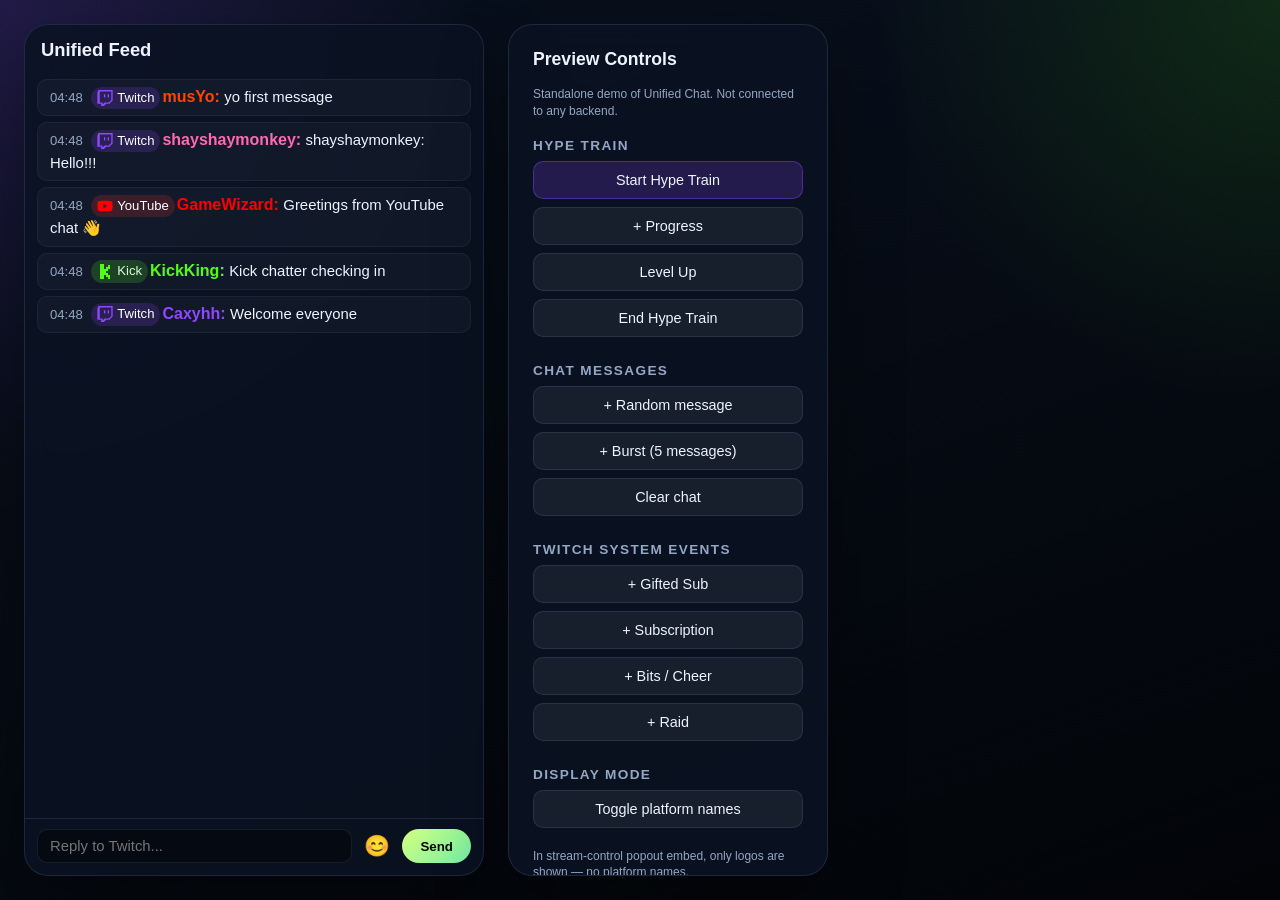
==== docs/index.html @ 5427b217 "Demo page for chat popout" ====
<!DOCTYPE html>
<html lang="en">
<head>
<meta charset="utf-8">
<meta name="viewport" content="width=device-width, initial-scale=1">
<title>Unified Chat — Preview</title>
<style>
:root {
    --bg: #09111f;
    --bg-strong: #050910;
    --panel: rgba(11, 19, 35, 0.88);
    --panel-border: rgba(124, 149, 184, 0.18);
    --text: #eef4ff;
    --muted: #94a7c4;
    --twitch: #9146ff;
    --youtube: #ff3b30;
    --kick: #53fc18;
    --shadow: 0 30px 70px rgba(0, 0, 0, 0.35);
}
* { box-sizing: border-box; }
html, body {
    margin: 0;
    height: 100%;
    background:
        radial-gradient(circle at top left, rgba(145, 70, 255, 0.18), transparent 30%),
        radial-gradient(circle at top right, rgba(83, 252, 24, 0.12), transparent 26%),
        linear-gradient(160deg, #09111f 0%, #050910 65%, #020408 100%);
    color: var(--text);
    font-family: "IBM Plex Sans", "Segoe UI", sans-serif;
}
body {
    display: flex;
    gap: 24px;
    padding: 24px;
    height: 100vh;
    overflow: hidden;
}

/* === Chat panel (mimics popout) === */
.chat-shell {
    width: 460px;
    height: 100%;
    display: flex;
    flex-direction: column;
}
.panel {
    border: 1px solid var(--panel-border);
    border-radius: 24px;
    background: var(--panel);
    box-shadow: var(--shadow);
    backdrop-filter: blur(16px);
}
.feed-panel {
    flex: 1;
    min-height: 0;
    display: flex;
    flex-direction: column;
    overflow: hidden;
}
.panel-header {
    display: flex;
    justify-content: space-between;
    align-items: center;
    gap: 16px;
    padding: 14px 16px 8px;
}
.panel-header h2 {
    margin: 0;
    font-size: 1.15rem;
}

/* === Hype train bar === */
.hype-train-bar {
    flex-shrink: 0;
    padding: 8px 14px;
    border-bottom: 1px solid var(--panel-border);
    background: rgba(145, 70, 255, 0.08);
    max-height: 60px;
    opacity: 1;
    overflow: hidden;
    transition: opacity 500ms ease, max-height 500ms ease, padding 500ms ease;
}
.hype-train-bar.hidden {
    max-height: 0;
    opacity: 0;
    padding: 0 14px;
    border-bottom: none;
    pointer-events: none;
}
.hype-train-info {
    display: flex;
    justify-content: space-between;
    align-items: center;
    font-size: 0.82rem;
    margin-bottom: 5px;
}
.hype-train-label {
    font-weight: 700;
    color: var(--text);
}
#ht-progress-text {
    color: var(--muted);
}
.hype-train-track {
    height: 6px;
    border-radius: 3px;
    background: rgba(255, 255, 255, 0.08);
    overflow: hidden;
}
.hype-train-fill {
    height: 100%;
    width: 0%;
    border-radius: 3px;
    background: linear-gradient(90deg, #9146ff, #ffd700);
    transition: width 400ms ease;
}

/* === Feed === */
.feed-wrapper {
    position: relative;
    flex: 1 1 0;
    min-height: 0;
    display: flex;
    flex-direction: column;
}
.feed {
    display: flex;
    flex-direction: column;
    gap: 6px;
    padding: 10px 12px 12px;
    flex: 1 1 0;
    min-height: 0;
    overflow-y: auto;
}
.message-card {
    padding: 6px 12px;
    border-radius: 10px;
    background: rgba(255, 255, 255, 0.03);
    border: 1px solid rgba(255, 255, 255, 0.05);
}
.message-card:last-child {
    animation: fade-in 220ms ease;
}
@keyframes fade-in {
    from { opacity: 0; transform: translateY(6px); }
    to { opacity: 1; transform: translateY(0); }
}
.message-topline {
    display: inline;
    line-height: 1.4;
}
.message-time {
    color: var(--muted);
    font-size: 0.82rem;
    margin-right: 4px;
}
.platform-pill {
    display: inline-flex;
    align-items: center;
    vertical-align: middle;
    gap: 4px;
    padding: 2px 6px;
    border-radius: 999px;
    font-size: 0.82rem;
    color: #fff;
    margin-right: 2px;
}
.platform-pill svg, .platform-pill img {
    width: 16px; height: 16px; display: block;
}
.platform-pill.twitch { background: rgba(145, 70, 255, 0.18); }
.platform-pill.youtube { background: rgba(255, 59, 48, 0.18); }
.platform-pill.kick { background: rgba(83, 252, 24, 0.18); color: #d7ffd0; }
.author-name { font-weight: 700; white-space: nowrap; }
.message-text { word-break: break-word; font-size: 0.93rem; }
.message-card.system-notice {
    background: rgba(145, 70, 255, 0.06);
    border-color: rgba(145, 70, 255, 0.12);
}
.system-notice-text { color: #fff; }

/* === Reply form === */
.reply-form-inline {
    display: flex;
    gap: 8px;
    padding: 10px 12px 12px;
    border-top: 1px solid var(--panel-border);
    flex-shrink: 0;
}
.reply-input {
    flex: 1;
    min-width: 0;
    border-radius: 10px;
    border: 1px solid rgba(255, 255, 255, 0.08);
    background: rgba(4, 8, 15, 0.72);
    color: var(--text);
    padding: 8px 12px;
    font: inherit;
    font-size: 0.93rem;
}
.emote-toggle {
    background: none;
    border: none;
    font-size: 1.3rem;
    cursor: pointer;
    padding: 4px;
    border-radius: 50%;
    line-height: 1;
    flex-shrink: 0;
}
.primary-button {
    cursor: pointer;
    border: 0;
    border-radius: 999px;
    padding: 8px 18px;
    color: #03070d;
    background: linear-gradient(135deg, #d5ff7e, #73f0a8);
    font-weight: 700;
    white-space: nowrap;
    flex-shrink: 0;
}

/* === Control panel === */
.controls {
    width: 320px;
    padding: 24px;
    background: var(--panel);
    border: 1px solid var(--panel-border);
    border-radius: 24px;
    box-shadow: var(--shadow);
    backdrop-filter: blur(16px);
    overflow-y: auto;
}
.controls h2 {
    margin: 0 0 16px;
    font-size: 1.1rem;
}
.controls h3 {
    margin: 18px 0 8px;
    font-size: 0.85rem;
    color: var(--muted);
    text-transform: uppercase;
    letter-spacing: 0.1em;
}
.controls button {
    width: 100%;
    padding: 10px 14px;
    margin-bottom: 8px;
    border-radius: 10px;
    border: 1px solid var(--panel-border);
    background: rgba(255, 255, 255, 0.06);
    color: var(--text);
    font: inherit;
    font-size: 0.9rem;
    cursor: pointer;
    transition: background 160ms ease;
}
.controls button:hover {
    background: rgba(255, 255, 255, 0.12);
}
.controls .accent {
    background: rgba(145, 70, 255, 0.2);
    border-color: rgba(145, 70, 255, 0.4);
}
.controls .accent:hover {
    background: rgba(145, 70, 255, 0.3);
}
.controls input[type="range"] {
    width: 100%;
    margin: 6px 0 12px;
}
.controls .row {
    display: flex;
    gap: 8px;
}
.controls .row button { flex: 1; }
.note {
    font-size: 0.75rem;
    color: var(--muted);
    margin: 12px 0;
    line-height: 1.4;
}
</style>
</head>
<body>

<div class="chat-shell">
    <section class="panel feed-panel">
        <div class="panel-header">
            <h2>Unified Feed</h2>
        </div>
        <div id="hype-train-bar" class="hype-train-bar hidden">
            <div class="hype-train-info">
                <span class="hype-train-label">Hype Train Lvl <span id="ht-level">1</span></span>
                <span id="ht-progress-text"></span>
            </div>
            <div class="hype-train-track">
                <div id="ht-fill" class="hype-train-fill"></div>
            </div>
        </div>
        <div class="feed-wrapper">
            <div id="feed" class="feed"></div>
        </div>
        <form class="reply-form-inline" onsubmit="event.preventDefault()">
            <input class="reply-input" type="text" placeholder="Reply to Twitch...">
            <button class="emote-toggle" type="button" title="Emotes">😊</button>
            <button class="primary-button" type="submit">Send</button>
        </form>
    </section>
</div>

<aside class="controls">
    <h2>Preview Controls</h2>
    <p class="note">Standalone demo of Unified Chat. Not connected to any backend.</p>

    <h3>Hype Train</h3>
    <button class="accent" onclick="htBegin()">Start Hype Train</button>
    <button onclick="htProgress()">+ Progress</button>
    <button onclick="htLevelUp()">Level Up</button>
    <button onclick="htEnd()">End Hype Train</button>

    <h3>Chat messages</h3>
    <button onclick="addRandomMessage()">+ Random message</button>
    <button onclick="addBurst()">+ Burst (5 messages)</button>
    <button onclick="clearChat()">Clear chat</button>

    <h3>Twitch system events</h3>
    <button onclick="addGiftedSub()">+ Gifted Sub</button>
    <button onclick="addSub()">+ Subscription</button>
    <button onclick="addBits()">+ Bits / Cheer</button>
    <button onclick="addRaid()">+ Raid</button>

    <h3>Display mode</h3>
    <button onclick="togglePlatformNames()">Toggle platform names</button>
    <p class="note">In stream-control popout embed, only logos are shown — no platform names.</p>

    <h3>Auto demo</h3>
    <div class="row">
        <button onclick="startAuto()">Start auto</button>
        <button onclick="stopAuto()">Stop</button>
    </div>
</aside>

<script>
// === Platform SVGs ===
const PLATFORM_SVGS = {
    twitch: `<svg viewBox="0 0 256 268"><path fill="#9146ff" d="M17.46 0L0 46.56v185.21h63.14V268h46.87l36.49-36.23h54.91L256 177.68V0H17.46zm23.07 23.07H232.9v143.14l-41.47 41.47h-69.15L85.79 244.2v-36.52H40.53V23.07zm69.15 104.55h23.07V69.26h-23.07v58.36zm63.14 0h23.07V69.26h-23.07v58.36z"/></svg>`,
    youtube: `<svg viewBox="0 0 576 512"><path fill="#ff0000" d="M549.66 124.63a68.28 68.28 0 0 0-48.05-48.28C458.78 64 288 64 288 64S117.22 64 74.39 76.35a68.28 68.28 0 0 0-48.05 48.28C14.48 167.83 14.48 256 14.48 256s0 88.17 11.86 131.37a68.28 68.28 0 0 0 48.05 48.28C117.22 448 288 448 288 448s170.78 0 213.61-12.35a68.28 68.28 0 0 0 48.05-48.28C561.52 344.17 561.52 256 561.52 256s0-88.17-11.86-131.37zM232.15 337.28V174.72L374.86 256l-142.71 81.28z"/></svg>`,
    kick: `<svg viewBox="0 0 16 16"><path fill="#53fc18" d="M3 1h4v5h2V4h2V2h2v4h-2v2h-2v2h2v2h2v4h-2v-2h-2v-2H7v5H3z"/></svg>`,
};

const FAKE_USERS = [
    { name: "musYo", color: "#ff4500", platform: "twitch" },
    { name: "Caxyhh", color: "#9146ff", platform: "twitch" },
    { name: "snake989", color: "#1e90ff", platform: "twitch" },
    { name: "shayshaymonkey", color: "#ff69b4", platform: "twitch" },
    { name: "john_the_bon", color: "#00ff7f", platform: "twitch" },
    { name: "Eticer", color: "#ffd700", platform: "twitch" },
    { name: "TwitchPrime_42", color: "#9146ff", platform: "twitch" },
    { name: "GameWizard", color: "#ff0000", platform: "youtube" },
    { name: "StreamFan88", color: "#ff3b30", platform: "youtube" },
    { name: "YTViewer", color: "#ff6347", platform: "youtube" },
    { name: "KickKing", color: "#53fc18", platform: "kick" },
    { name: "GreenGamer", color: "#00ff00", platform: "kick" },
    { name: "NewToKick", color: "#7fff00", platform: "kick" },
];

const FAKE_MESSAGES = [
    "Hello everyone!",
    "GG that was insane",
    "PogChamp",
    "First time here, love the stream",
    "Where can I follow you on socials?",
    "LUL",
    "That play was sick!",
    "Greetings from Norway 🇳🇴",
    "Hype train incoming!",
    "Let's gooooo",
    "Caxyhh is the best",
    "Can you do a tutorial on this?",
    "How long have you been streaming?",
    "This music slaps",
    "Subbed!",
    "Tier 3 sub gifted incoming",
    "What's your setup?",
    "Big W",
    "monkaS that was close",
    "Kappa",
    "PepeLaugh that play tho",
    "Why did you do that?? lol",
    "Stream is fire today",
    "When's the next stream?",
    "Insane mechanics",
];

// === Utilities ===
function formatTime(date = new Date()) {
    return date.toLocaleTimeString([], { hour: "2-digit", minute: "2-digit", hour12: false });
}
function escapeHtml(s) {
    return String(s).replace(/[&<>"']/g, c => ({"&":"&amp;","<":"&lt;",">":"&gt;",'"':"&quot;","'":"&#39;"}[c]));
}
function pick(arr) { return arr[Math.floor(Math.random() * arr.length)]; }
let showPlatformNames = true;
function platformMarkup(p) {
    const names = { twitch: "Twitch", youtube: "YouTube", kick: "Kick" };
    const label = showPlatformNames ? names[p] : "";
    return `<span class="platform-pill ${p}">${PLATFORM_SVGS[p]}${label}</span>`;
}
function togglePlatformNames() {
    showPlatformNames = !showPlatformNames;
    // re-render existing messages
    const cards = feedEl.querySelectorAll(".message-card");
    cards.forEach(c => {
        const pill = c.querySelector(".platform-pill");
        if (!pill) return;
        const platform = [...pill.classList].find(x => ["twitch","youtube","kick"].includes(x));
        if (!platform) return;
        const names = { twitch: "Twitch", youtube: "YouTube", kick: "Kick" };
        pill.innerHTML = PLATFORM_SVGS[platform] + (showPlatformNames ? names[platform] : "");
    });
}

// === Chat ===
const feedEl = document.getElementById("feed");

function addMessage(user, text) {
    const card = document.createElement("article");
    card.className = "message-card";
    card.innerHTML = `<span class="message-topline"><span class="message-time">${formatTime()}</span> ${platformMarkup(user.platform)}<span class="author-name" style="color:${user.color}">${escapeHtml(user.name)}:</span> <span class="message-text">${escapeHtml(text)}</span></span>`;
    feedEl.appendChild(card);
    feedEl.scrollTop = feedEl.scrollHeight;
}

function addRandomMessage() {
    addMessage(pick(FAKE_USERS), pick(FAKE_MESSAGES));
}
function addBurst() {
    for (let i = 0; i < 5; i++) setTimeout(addRandomMessage, i * 200);
}
function clearChat() {
    feedEl.innerHTML = "";
}

function addSystemMessage(text) {
    const card = document.createElement("article");
    card.className = "message-card system-notice";
    card.innerHTML = `<span class="message-topline"><span class="message-time">${formatTime()}</span> ${platformMarkup("twitch")}<span class="message-text system-notice-text">${escapeHtml(text)}</span></span>`;
    feedEl.appendChild(card);
    feedEl.scrollTop = feedEl.scrollHeight;
}

const TWITCH_USERS = FAKE_USERS.filter(u => u.platform === "twitch");
function addGiftedSub() {
    const gifter = pick(TWITCH_USERS);
    const recipient = pick(TWITCH_USERS.filter(u => u.name !== gifter.name));
    addSystemMessage(`${gifter.name} gifted a Tier 1 sub to ${recipient.name}!`);
}
function addSub() {
    const user = pick(TWITCH_USERS);
    const months = 1 + Math.floor(Math.random() * 36);
    addSystemMessage(`${user.name} subscribed at Tier 1. They've subscribed for ${months} months!`);
}
function addBits() {
    const user = pick(TWITCH_USERS);
    const amount = pick([100, 500, 1000, 5000]);
    addSystemMessage(`${user.name} cheered ${amount} bits!`);
}
function addRaid() {
    const user = pick(TWITCH_USERS);
    const viewers = 5 + Math.floor(Math.random() * 50);
    addSystemMessage(`${user.name} is raiding with a party of ${viewers}!`);
}

// === Hype train ===
let htState = { level: 1, progress: 0, goal: 100, active: false };
const htBar = document.getElementById("hype-train-bar");
const htLevel = document.getElementById("ht-level");
const htText = document.getElementById("ht-progress-text");
const htFill = document.getElementById("ht-fill");

function renderHt(ended = false) {
    htLevel.textContent = htState.level;
    const pct = Math.min(Math.round((htState.progress / htState.goal) * 100), 100);
    htText.textContent = ended ? `Ended (${htState.progress}/${htState.goal})` : `${htState.progress} / ${htState.goal}`;
    htFill.style.width = `${pct}%`;
}
function htBegin() {
    htState = { level: 1, progress: 25, goal: 100, active: true };
    htBar.classList.remove("hidden");
    renderHt();
}
function htProgress() {
    if (!htState.active) return htBegin();
    const inc = 10 + Math.floor(Math.random() * 25);
    htState.progress = Math.min(htState.progress + inc, htState.goal);
    renderHt();
    if (htState.progress >= htState.goal) htLevelUp();
}
function htLevelUp() {
    if (!htState.active) return htBegin();
    htState.level++;
    htState.progress = 0;
    htState.goal = 100 + (htState.level - 1) * 50;
    renderHt();
}
function htEnd() {
    if (!htState.active) return;
    htState.active = false;
    renderHt(true);
    setTimeout(() => htBar.classList.add("hidden"), 5000);
}

// === Auto demo ===
let autoTimer = null;
function startAuto() {
    stopAuto();
    autoTimer = setInterval(() => {
        const r = Math.random();
        if (htState.active && r < 0.20) {
            htProgress();
        } else if (!htState.active && r < 0.03) {
            htBegin();
        } else if (r < 0.18) {
            const sysFn = pick([addGiftedSub, addSub, addBits, addRaid]);
            sysFn();
        } else {
            addRandomMessage();
        }
    }, 800);
}
function stopAuto() {
    if (autoTimer) clearInterval(autoTimer);
    autoTimer = null;
}

// === Initial seed ===
addMessage(FAKE_USERS[0], "yo first message");
addMessage(FAKE_USERS[3], "shayshaymonkey: Hello!!!");
addMessage(FAKE_USERS[7], "Greetings from YouTube chat 👋");
addMessage(FAKE_USERS[10], "Kick chatter checking in");
addMessage(FAKE_USERS[1], "Welcome everyone");
</script>
</body>
</html>
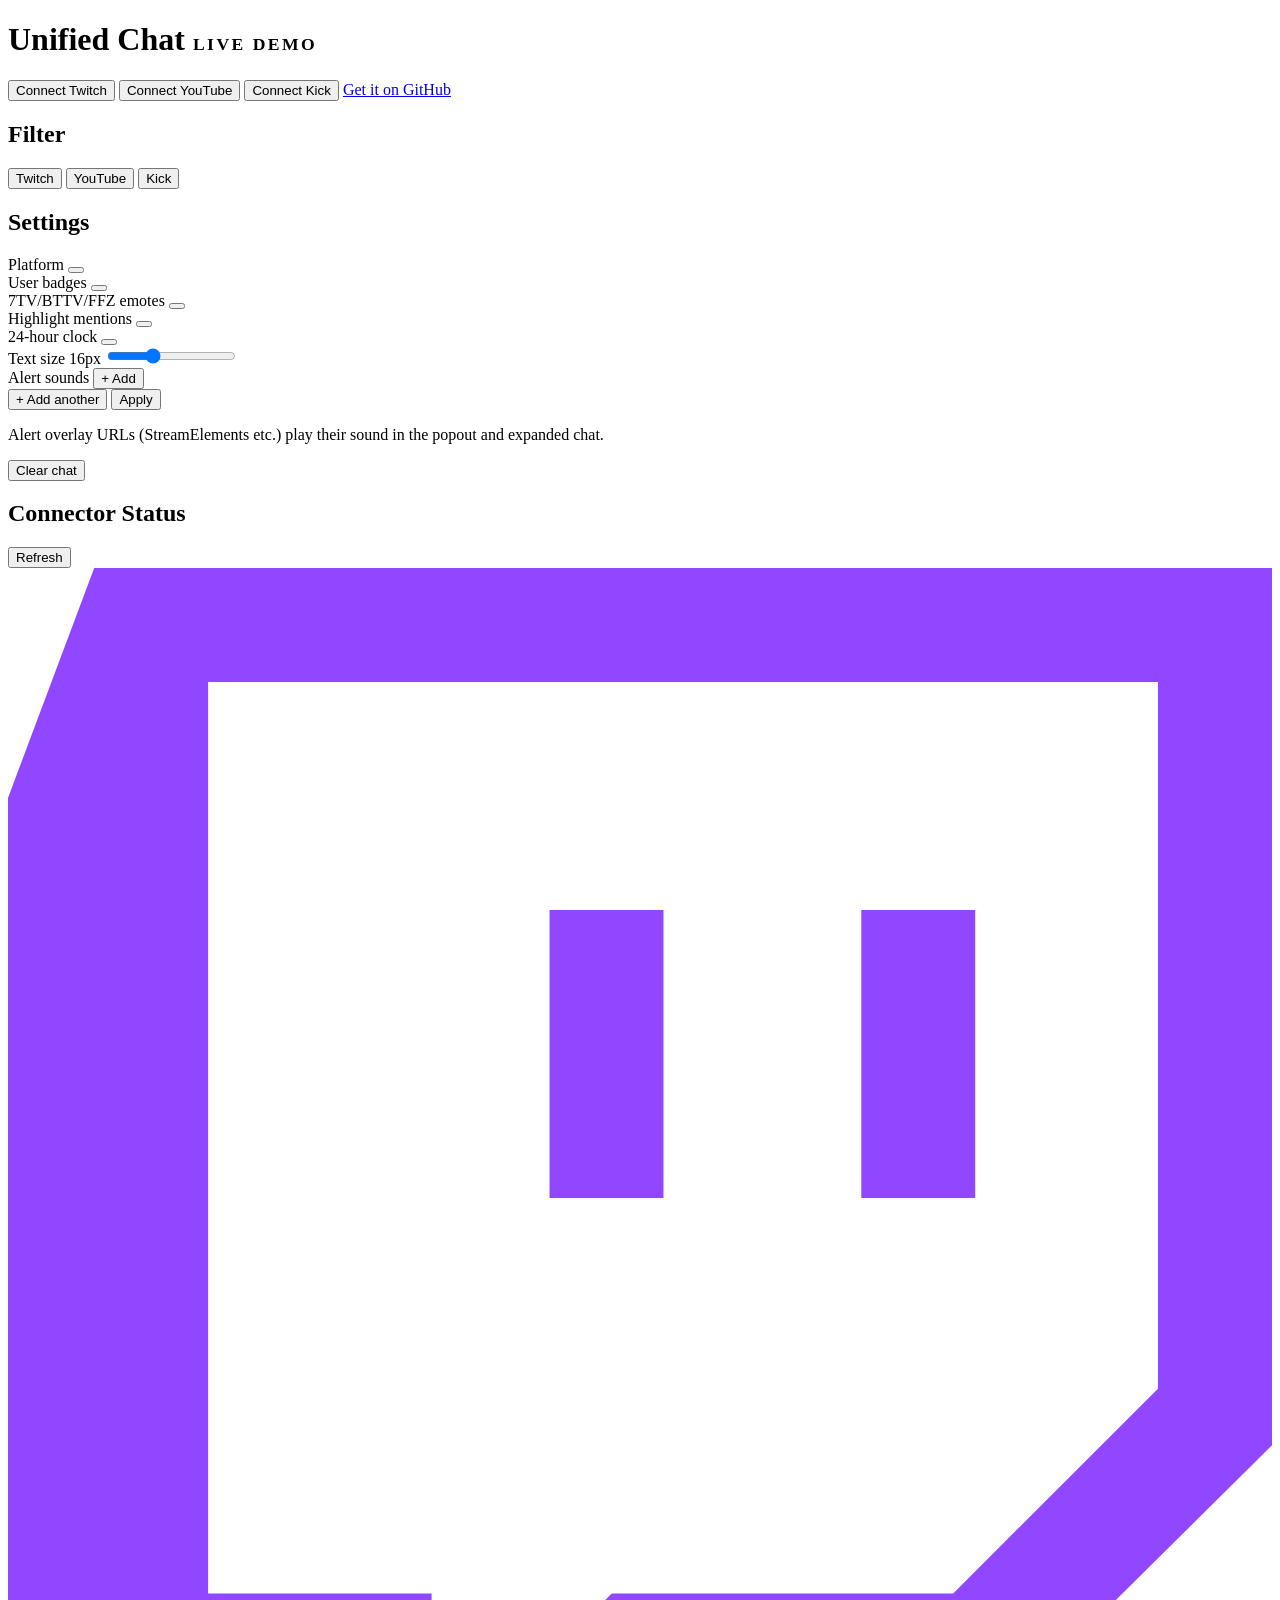
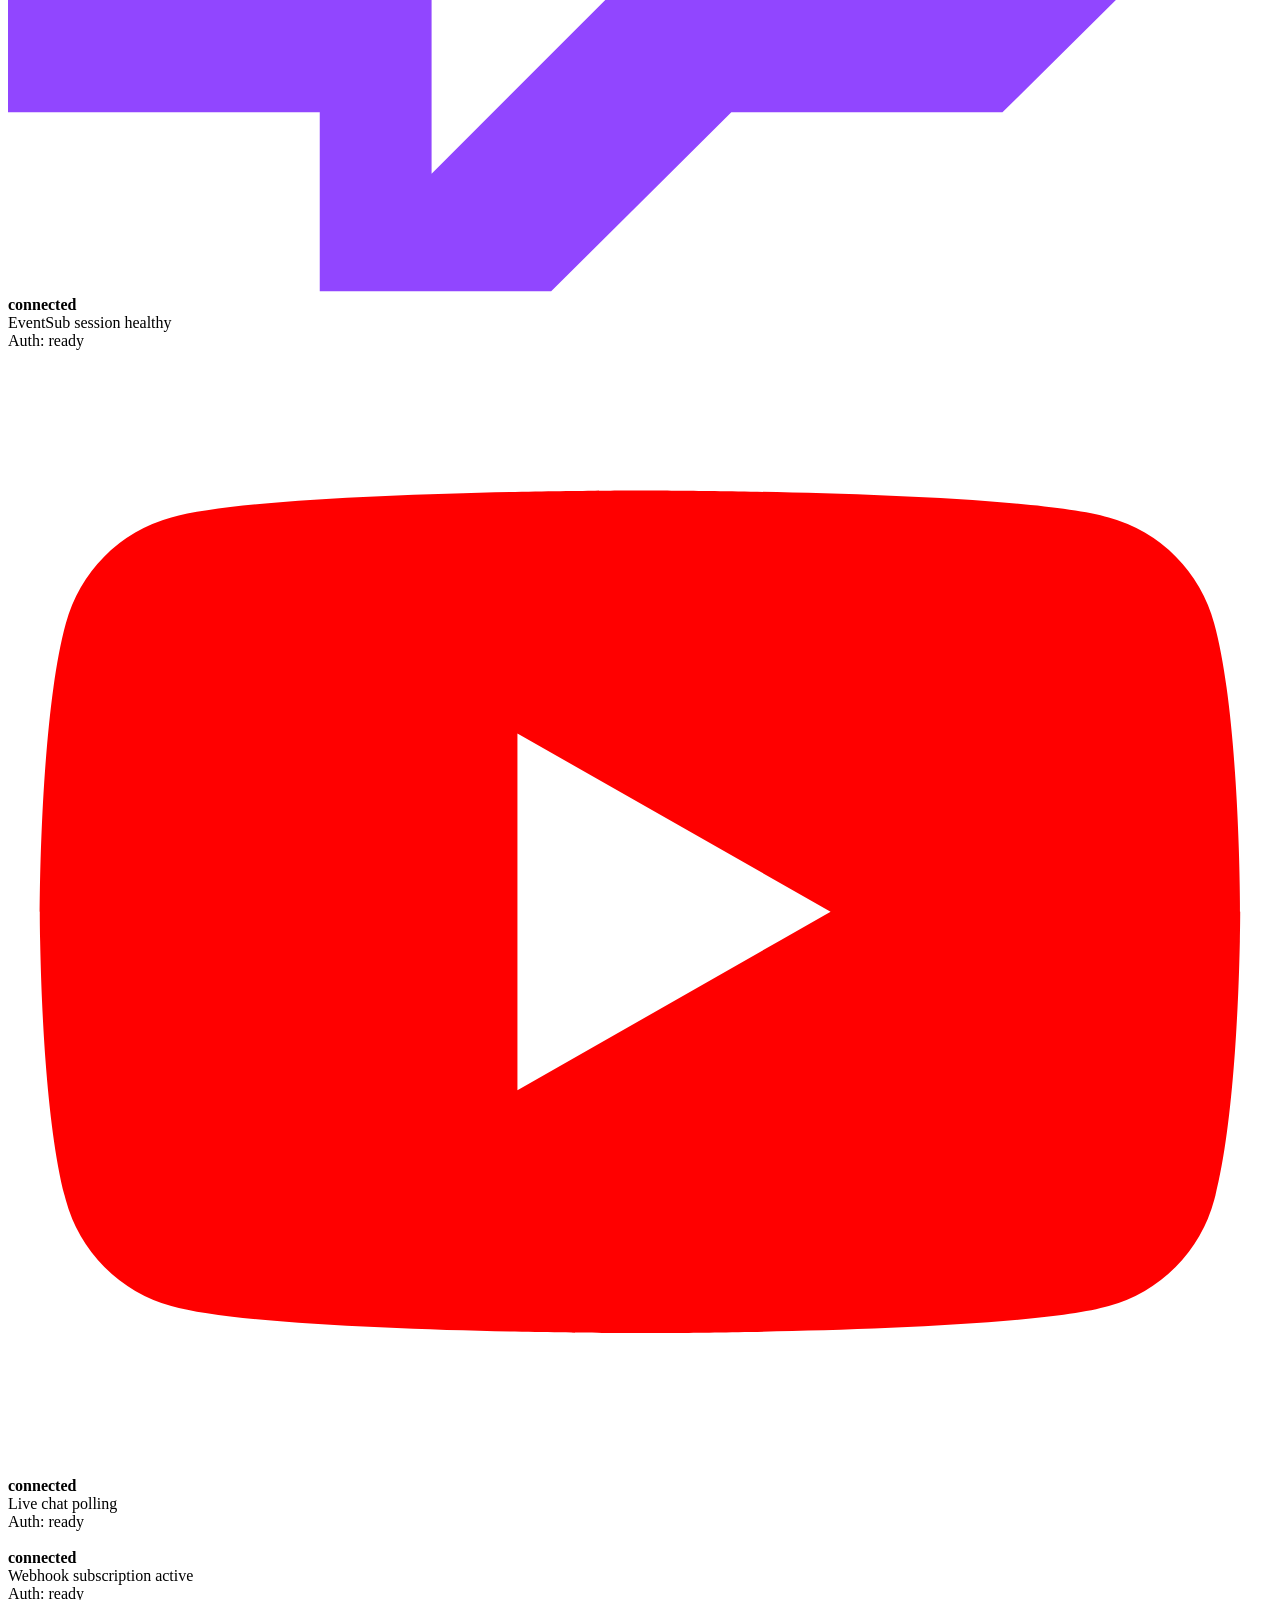
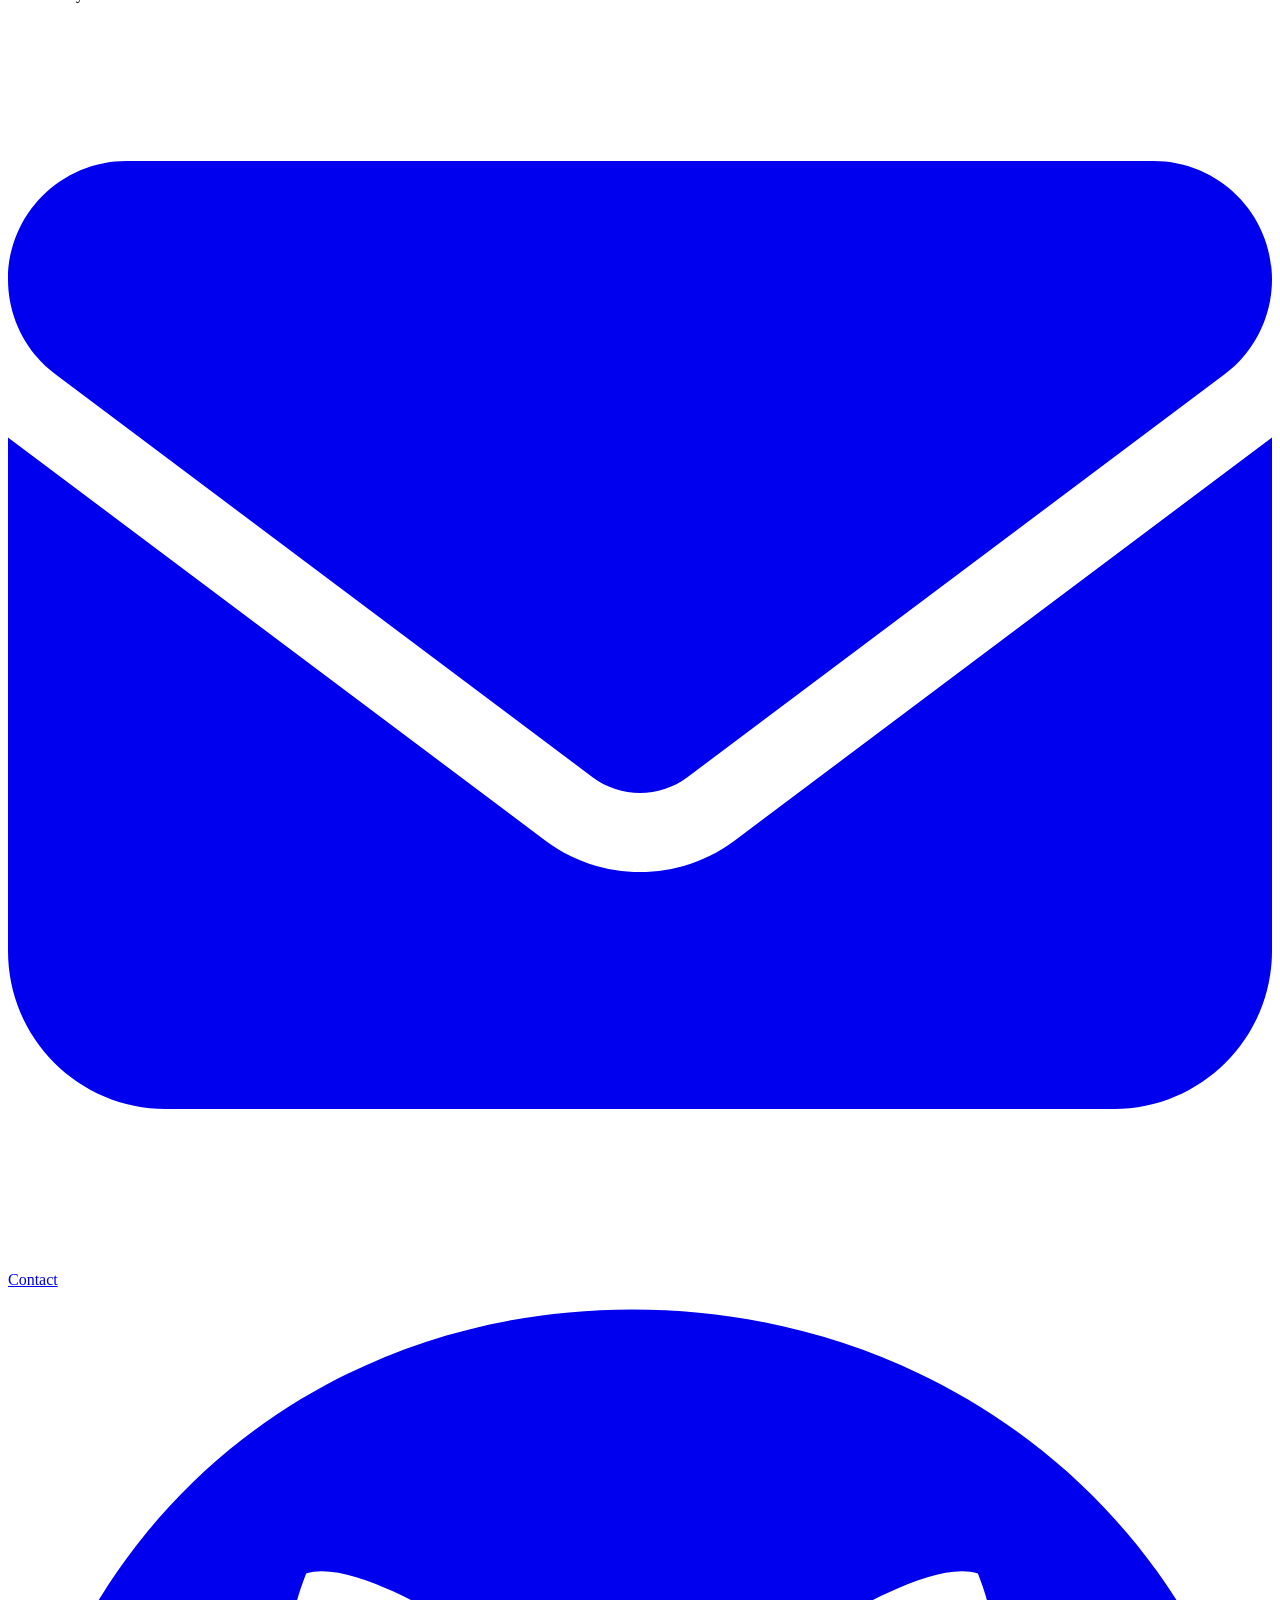
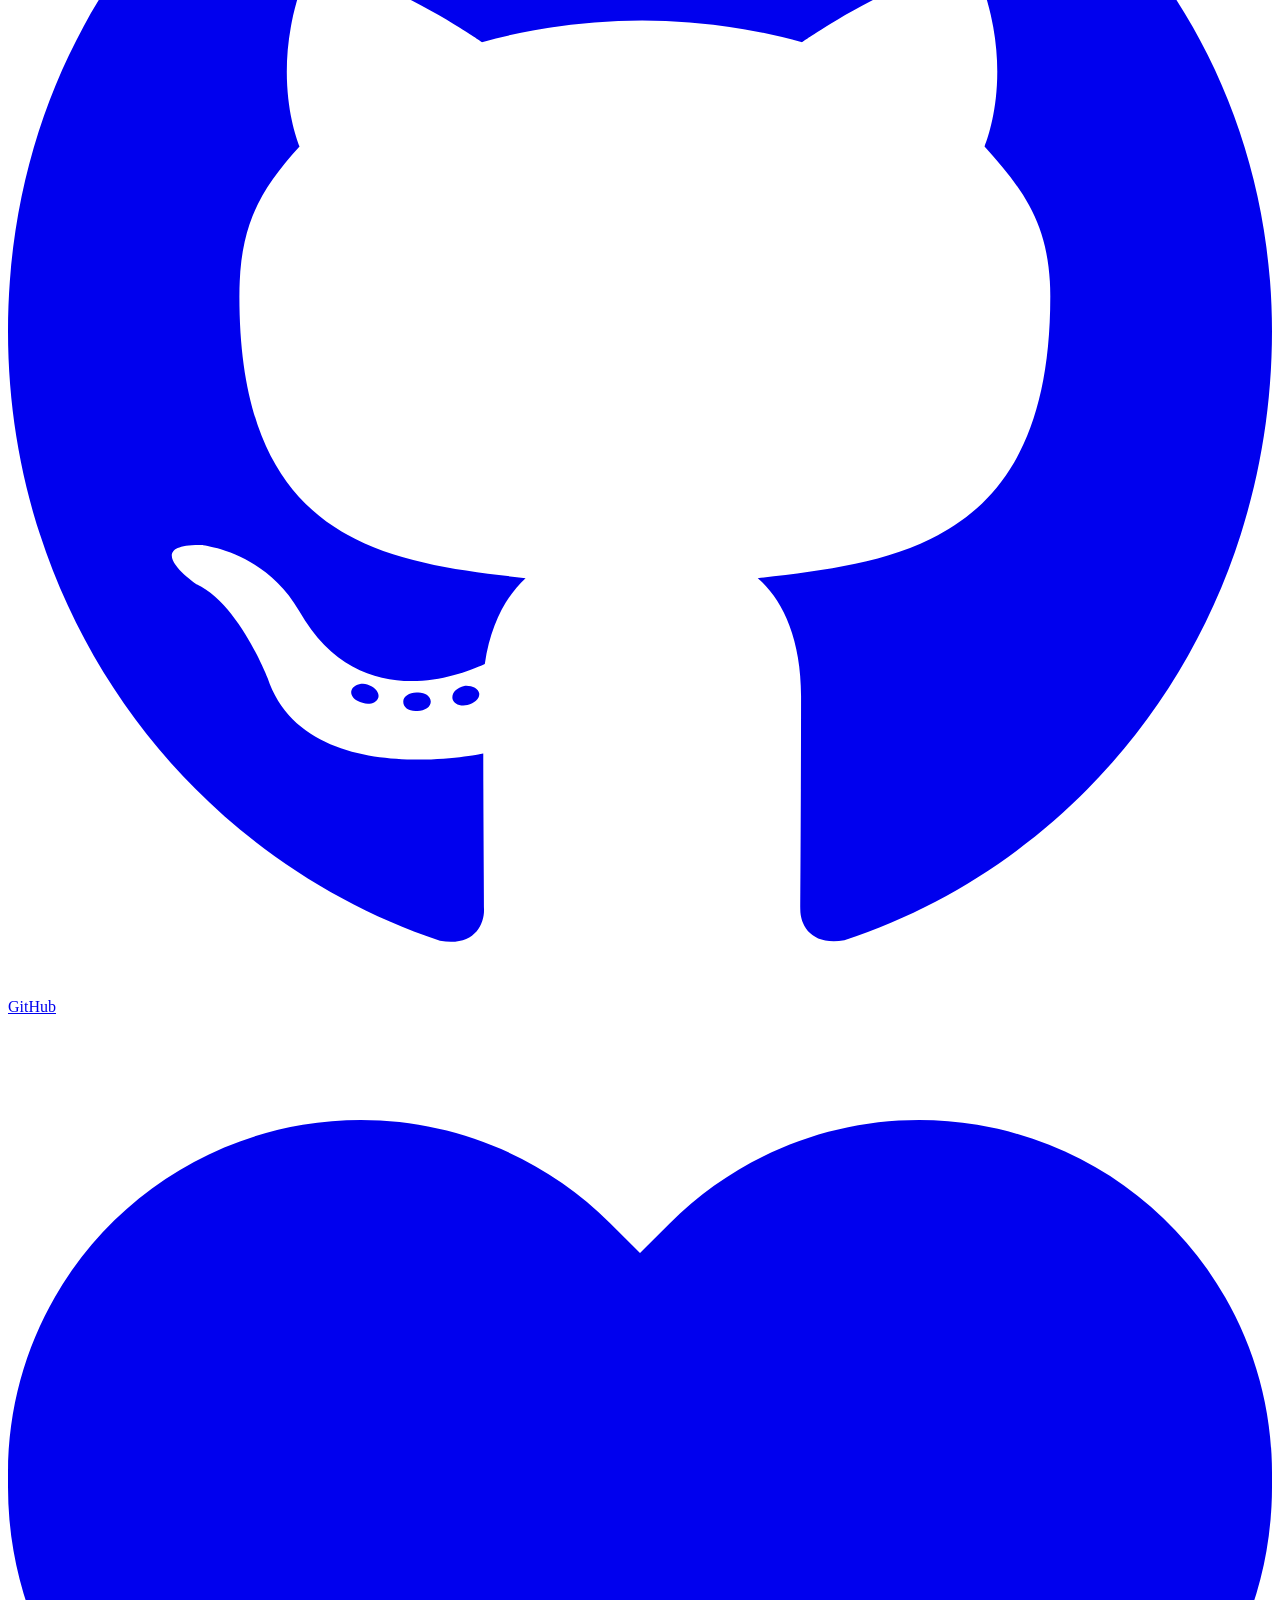
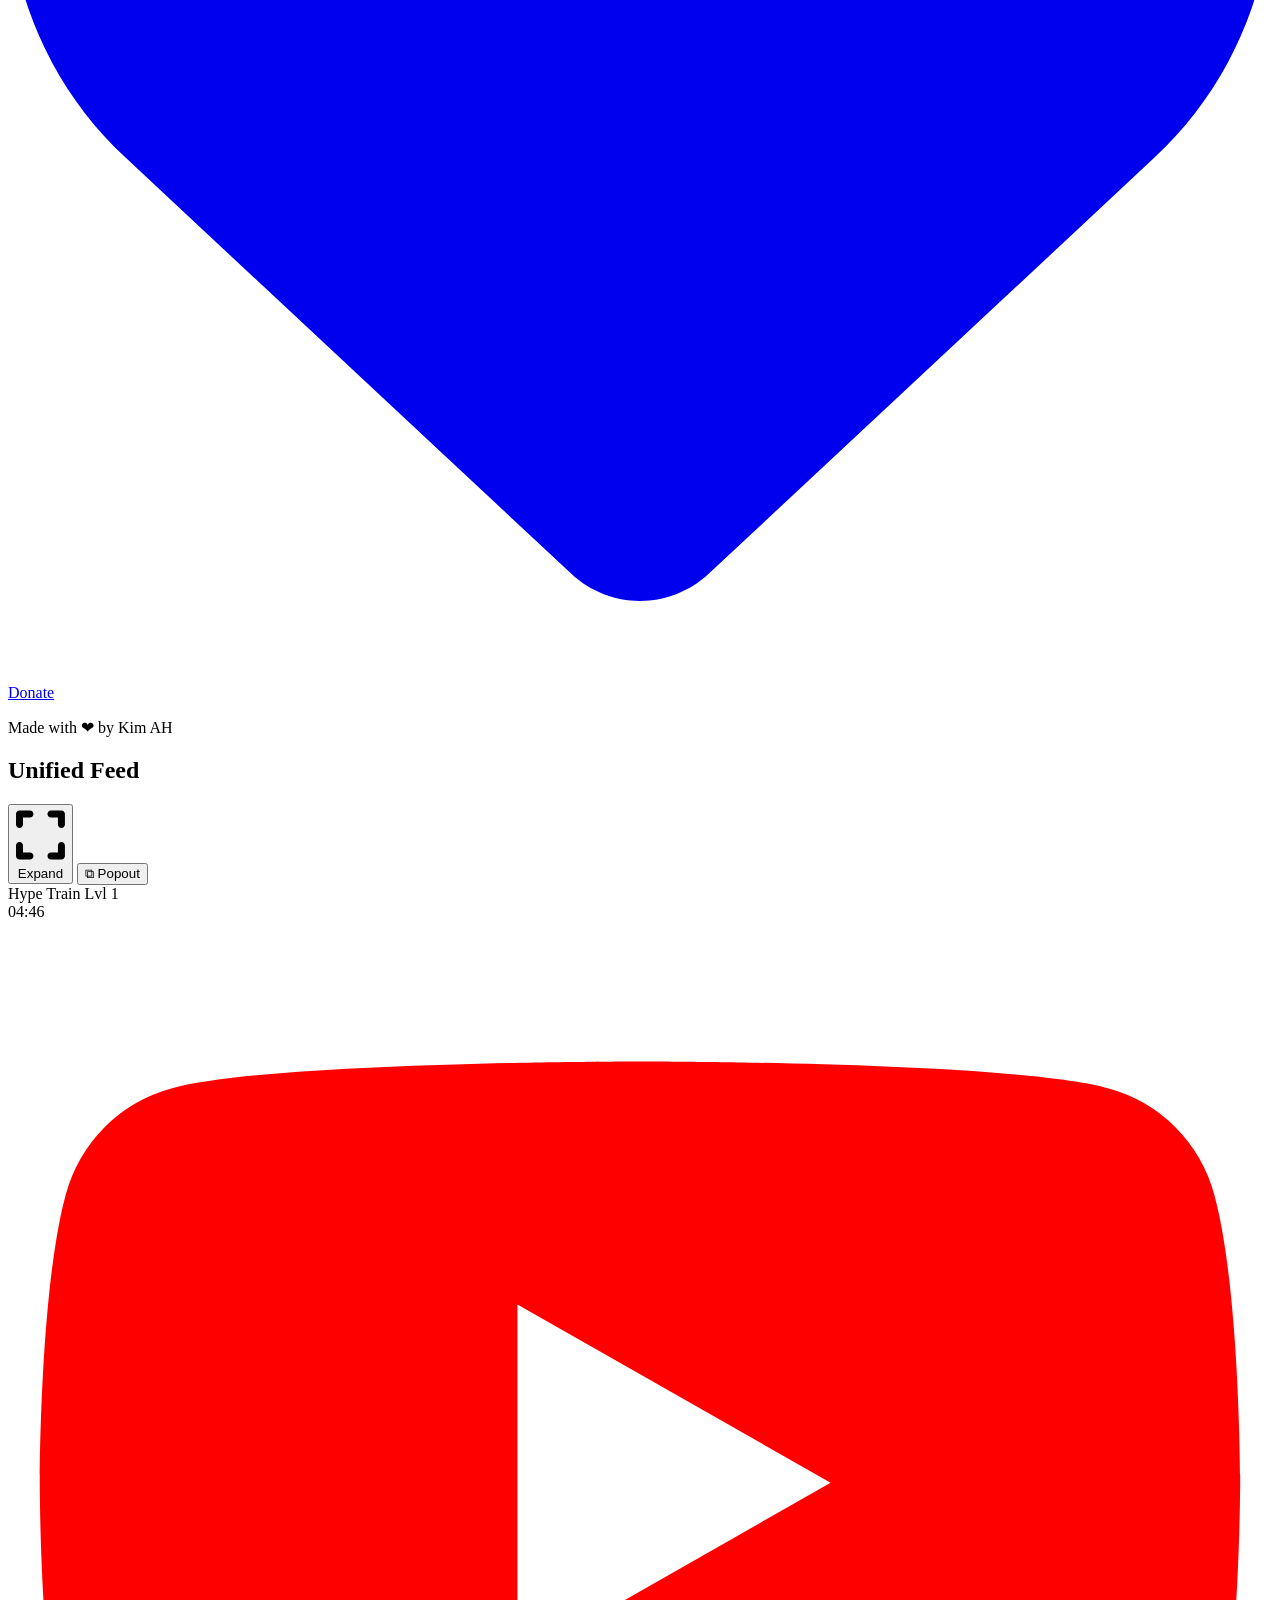
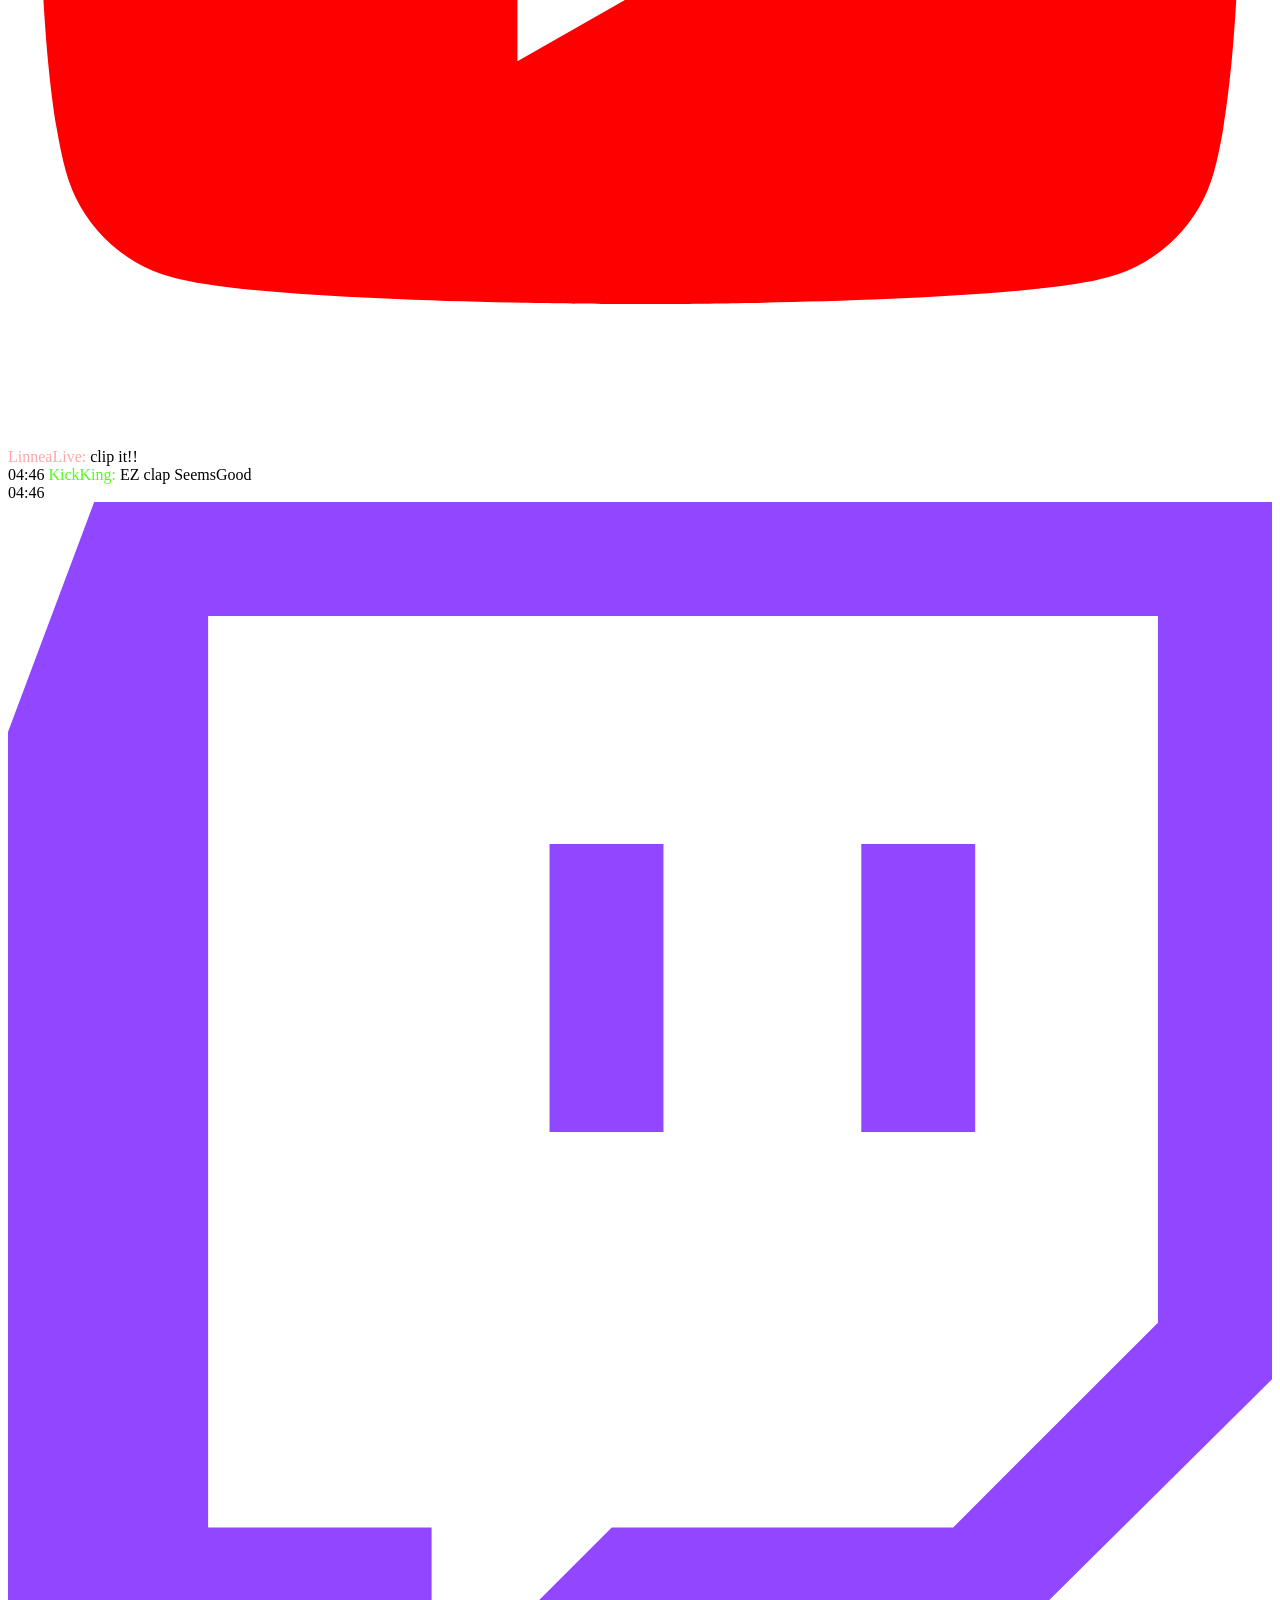
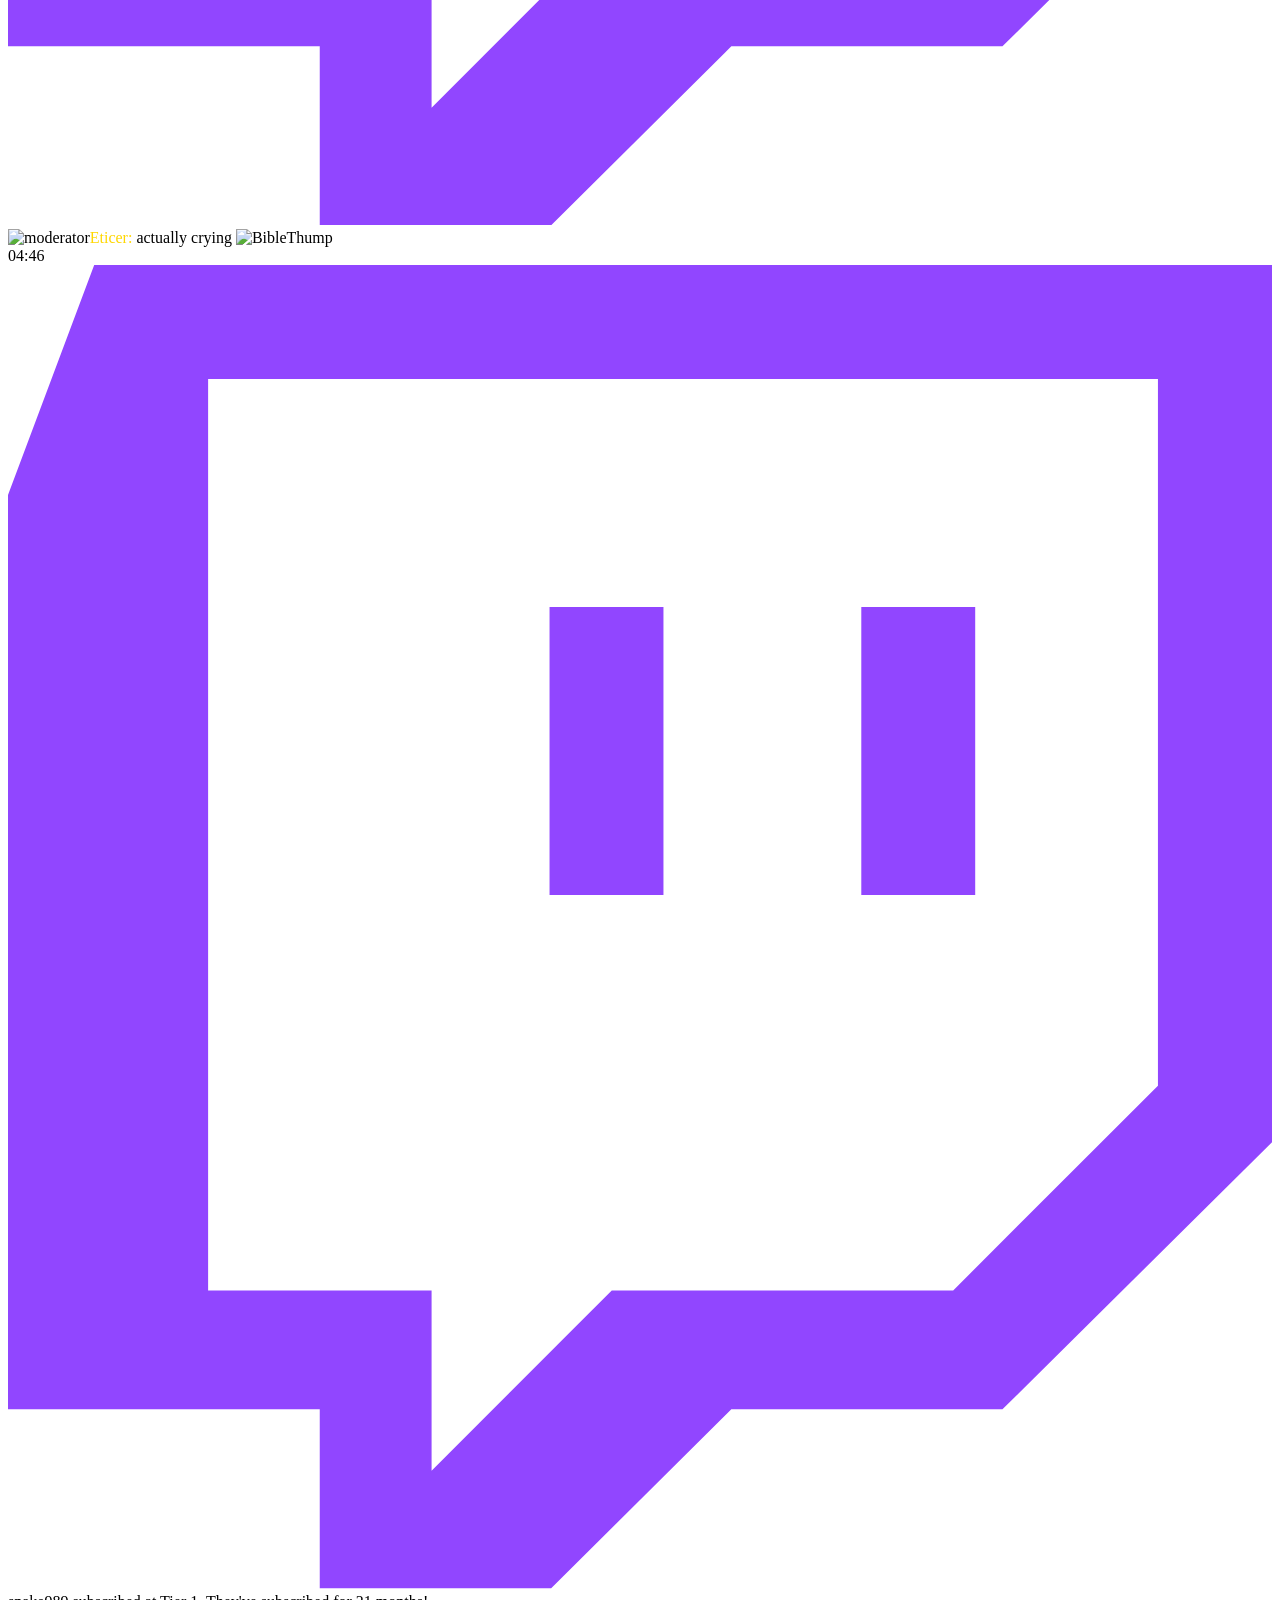
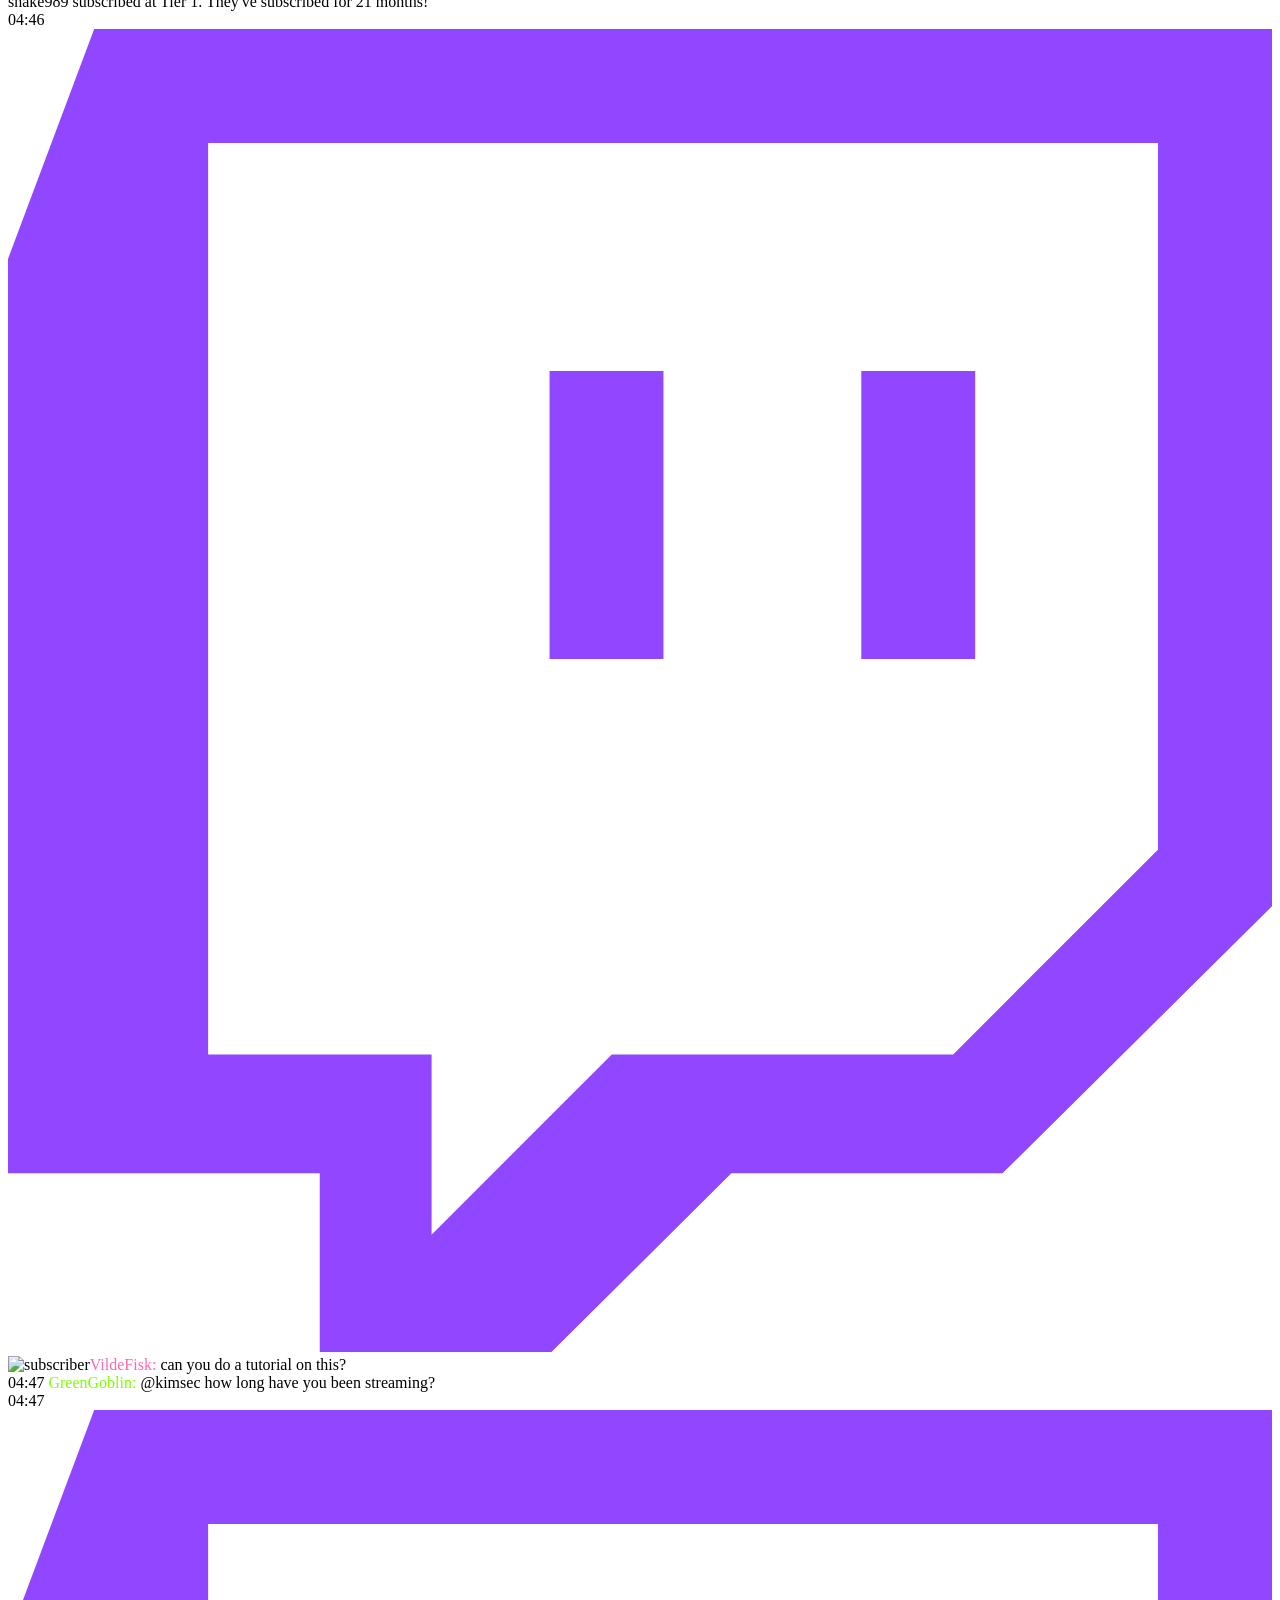
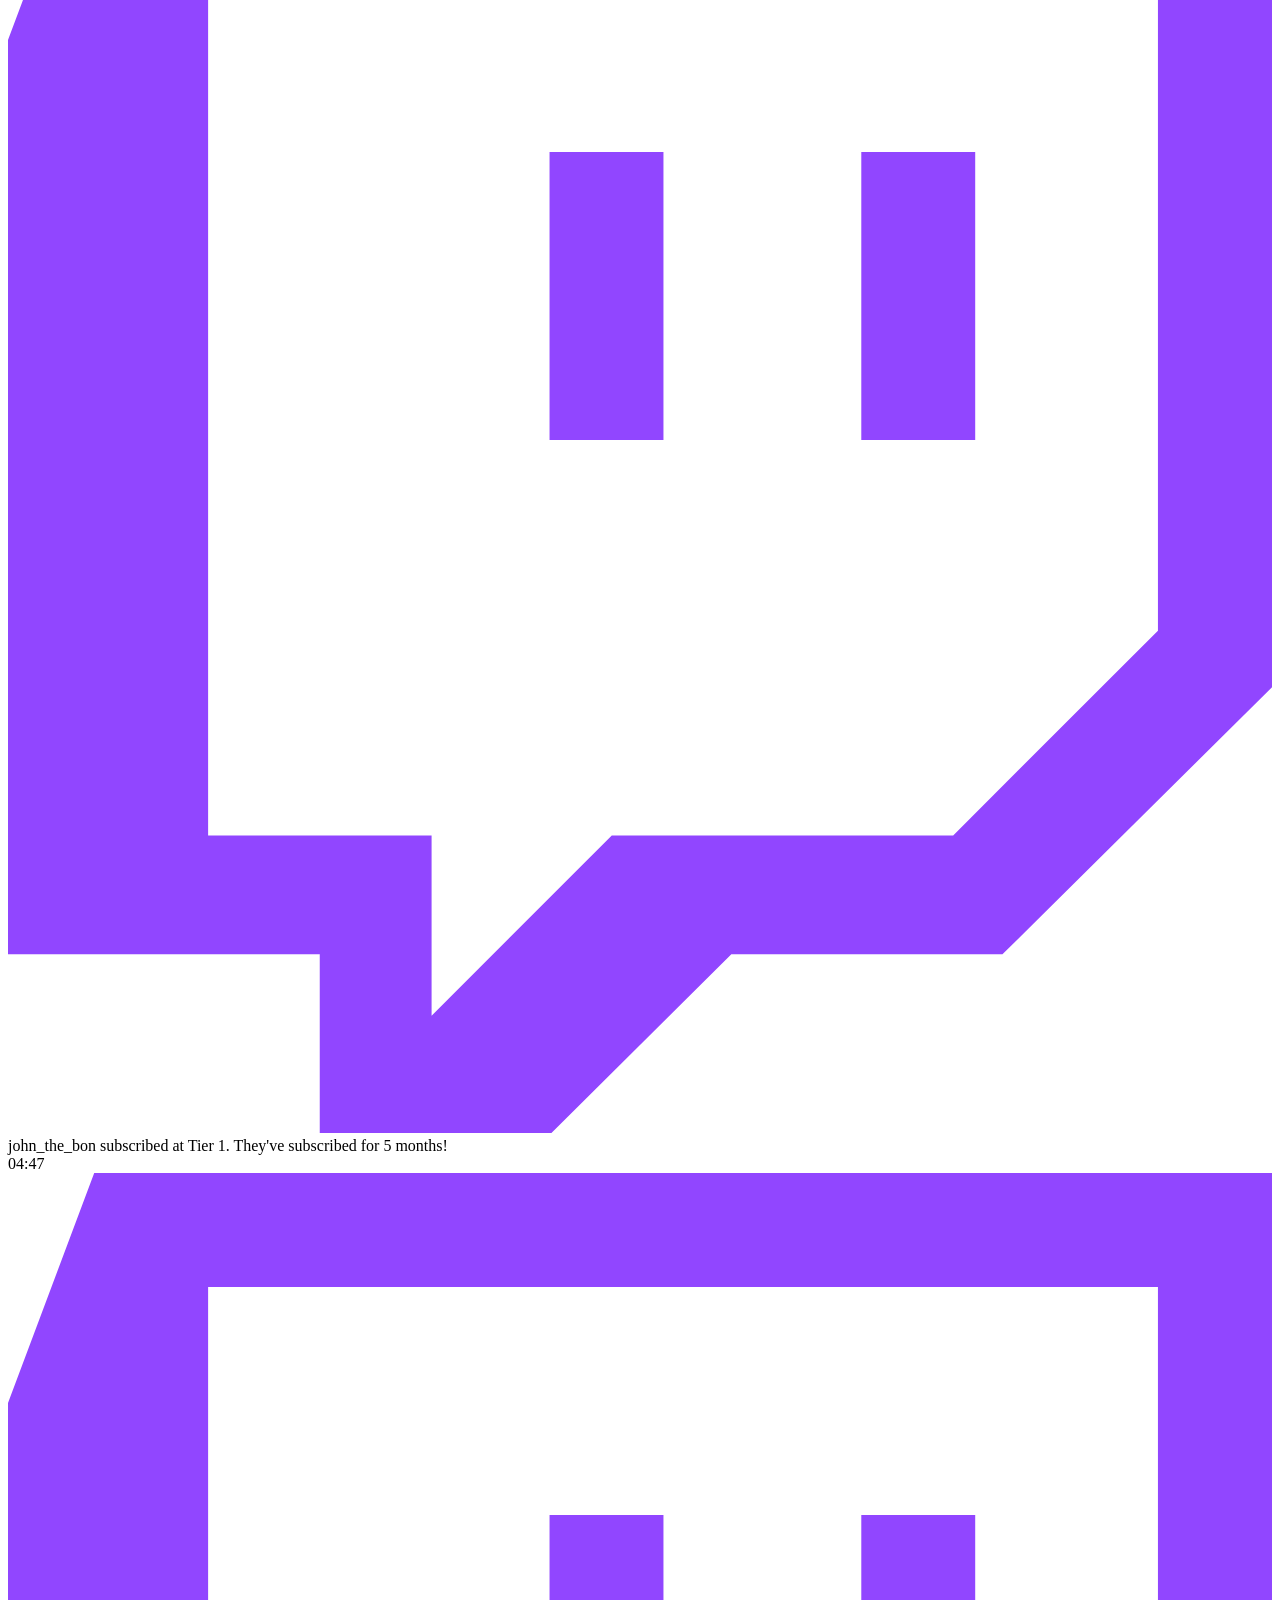
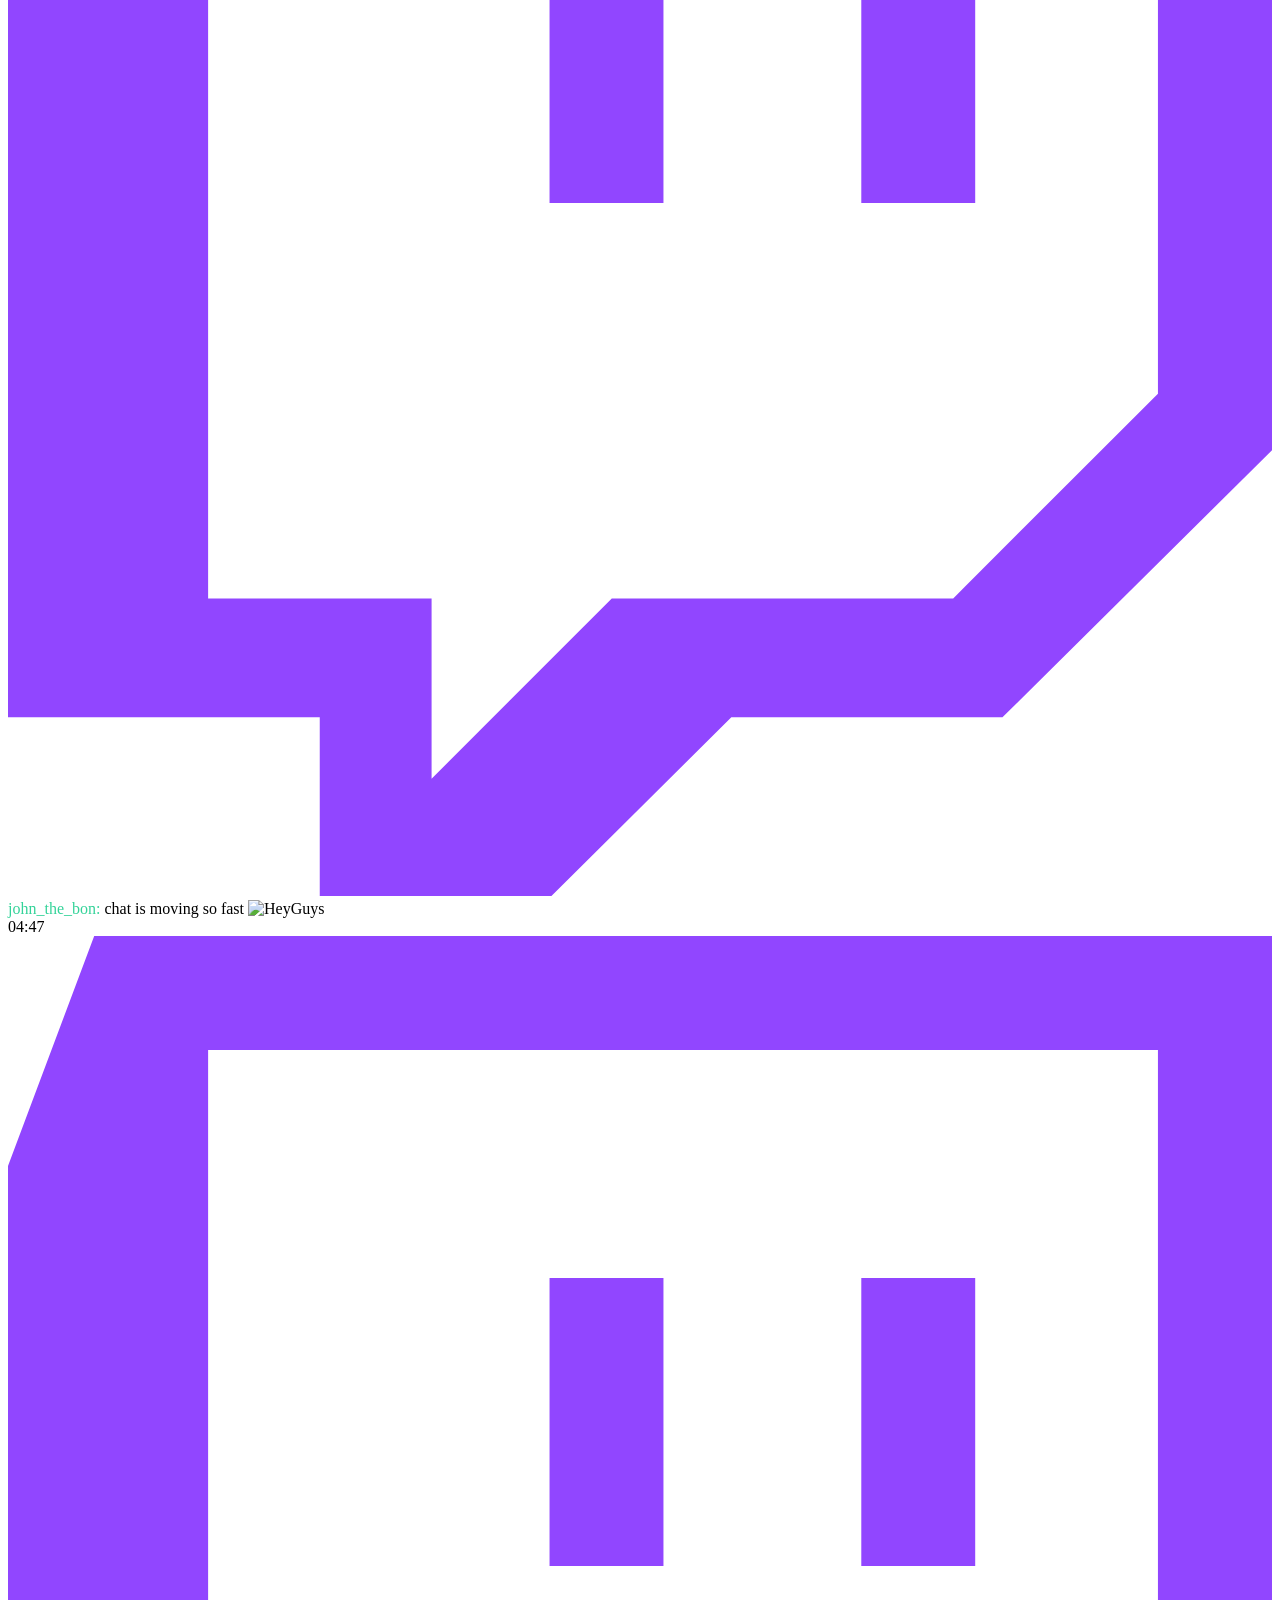
==== commit 8d9c396f: "expand button, about panel, settings rows, alerts editor" ====
--- a/docs/index.html
+++ b/docs/index.html
@@ -1,545 +1,1007 @@
-<!DOCTYPE html>
-<html lang="en">
-<head>
-<meta charset="utf-8">
-<meta name="viewport" content="width=device-width, initial-scale=1">
-<title>Unified Chat — Preview</title>
-<style>
-:root {
-    --bg: #09111f;
-    --bg-strong: #050910;
-    --panel: rgba(11, 19, 35, 0.88);
-    --panel-border: rgba(124, 149, 184, 0.18);
-    --text: #eef4ff;
-    --muted: #94a7c4;
-    --twitch: #9146ff;
-    --youtube: #ff3b30;
-    --kick: #53fc18;
-    --shadow: 0 30px 70px rgba(0, 0, 0, 0.35);
-}
-* { box-sizing: border-box; }
-html, body {
-    margin: 0;
-    height: 100%;
-    background:
-        radial-gradient(circle at top left, rgba(145, 70, 255, 0.18), transparent 30%),
-        radial-gradient(circle at top right, rgba(83, 252, 24, 0.12), transparent 26%),
-        linear-gradient(160deg, #09111f 0%, #050910 65%, #020408 100%);
-    color: var(--text);
-    font-family: "IBM Plex Sans", "Segoe UI", sans-serif;
-}
-body {
-    display: flex;
-    gap: 24px;
-    padding: 24px;
-    height: 100vh;
-    overflow: hidden;
-}
-
-/* === Chat panel (mimics popout) === */
-.chat-shell {
-    width: 460px;
-    height: 100%;
-    display: flex;
-    flex-direction: column;
-}
-.panel {
-    border: 1px solid var(--panel-border);
-    border-radius: 24px;
-    background: var(--panel);
-    box-shadow: var(--shadow);
-    backdrop-filter: blur(16px);
-}
-.feed-panel {
-    flex: 1;
-    min-height: 0;
-    display: flex;
-    flex-direction: column;
-    overflow: hidden;
-}
-.panel-header {
-    display: flex;
-    justify-content: space-between;
-    align-items: center;
-    gap: 16px;
-    padding: 14px 16px 8px;
-}
-.panel-header h2 {
-    margin: 0;
-    font-size: 1.15rem;
-}
-
-/* === Hype train bar === */
-.hype-train-bar {
-    flex-shrink: 0;
-    padding: 8px 14px;
-    border-bottom: 1px solid var(--panel-border);
-    background: rgba(145, 70, 255, 0.08);
-    max-height: 60px;
-    opacity: 1;
-    overflow: hidden;
-    transition: opacity 500ms ease, max-height 500ms ease, padding 500ms ease;
-}
-.hype-train-bar.hidden {
-    max-height: 0;
-    opacity: 0;
-    padding: 0 14px;
-    border-bottom: none;
-    pointer-events: none;
-}
-.hype-train-info {
-    display: flex;
-    justify-content: space-between;
-    align-items: center;
-    font-size: 0.82rem;
-    margin-bottom: 5px;
-}
-.hype-train-label {
-    font-weight: 700;
-    color: var(--text);
-}
-#ht-progress-text {
-    color: var(--muted);
-}
-.hype-train-track {
-    height: 6px;
-    border-radius: 3px;
-    background: rgba(255, 255, 255, 0.08);
-    overflow: hidden;
-}
-.hype-train-fill {
-    height: 100%;
-    width: 0%;
-    border-radius: 3px;
-    background: linear-gradient(90deg, #9146ff, #ffd700);
-    transition: width 400ms ease;
-}
-
-/* === Feed === */
-.feed-wrapper {
-    position: relative;
-    flex: 1 1 0;
-    min-height: 0;
-    display: flex;
-    flex-direction: column;
-}
-.feed {
-    display: flex;
-    flex-direction: column;
-    gap: 6px;
-    padding: 10px 12px 12px;
-    flex: 1 1 0;
-    min-height: 0;
-    overflow-y: auto;
-}
-.message-card {
-    padding: 6px 12px;
-    border-radius: 10px;
-    background: rgba(255, 255, 255, 0.03);
-    border: 1px solid rgba(255, 255, 255, 0.05);
-}
-.message-card:last-child {
-    animation: fade-in 220ms ease;
-}
-@keyframes fade-in {
-    from { opacity: 0; transform: translateY(6px); }
-    to { opacity: 1; transform: translateY(0); }
-}
-.message-topline {
-    display: inline;
-    line-height: 1.4;
-}
-.message-time {
-    color: var(--muted);
-    font-size: 0.82rem;
-    margin-right: 4px;
-}
-.platform-pill {
-    display: inline-flex;
-    align-items: center;
-    vertical-align: middle;
-    gap: 4px;
-    padding: 2px 6px;
-    border-radius: 999px;
-    font-size: 0.82rem;
-    color: #fff;
-    margin-right: 2px;
-}
-.platform-pill svg, .platform-pill img {
-    width: 16px; height: 16px; display: block;
-}
-.platform-pill.twitch { background: rgba(145, 70, 255, 0.18); }
-.platform-pill.youtube { background: rgba(255, 59, 48, 0.18); }
-.platform-pill.kick { background: rgba(83, 252, 24, 0.18); color: #d7ffd0; }
-.author-name { font-weight: 700; white-space: nowrap; }
-.message-text { word-break: break-word; font-size: 0.93rem; }
-.message-card.system-notice {
-    background: rgba(145, 70, 255, 0.06);
-    border-color: rgba(145, 70, 255, 0.12);
-}
-.system-notice-text { color: #fff; }
-
-/* === Reply form === */
-.reply-form-inline {
-    display: flex;
-    gap: 8px;
-    padding: 10px 12px 12px;
-    border-top: 1px solid var(--panel-border);
-    flex-shrink: 0;
-}
-.reply-input {
-    flex: 1;
-    min-width: 0;
-    border-radius: 10px;
-    border: 1px solid rgba(255, 255, 255, 0.08);
-    background: rgba(4, 8, 15, 0.72);
-    color: var(--text);
-    padding: 8px 12px;
-    font: inherit;
-    font-size: 0.93rem;
-}
-.emote-toggle {
-    background: none;
-    border: none;
-    font-size: 1.3rem;
-    cursor: pointer;
-    padding: 4px;
-    border-radius: 50%;
-    line-height: 1;
-    flex-shrink: 0;
-}
-.primary-button {
-    cursor: pointer;
-    border: 0;
-    border-radius: 999px;
-    padding: 8px 18px;
-    color: #03070d;
-    background: linear-gradient(135deg, #d5ff7e, #73f0a8);
-    font-weight: 700;
-    white-space: nowrap;
-    flex-shrink: 0;
-}
-
-/* === Control panel === */
-.controls {
-    width: 320px;
-    padding: 24px;
-    background: var(--panel);
-    border: 1px solid var(--panel-border);
-    border-radius: 24px;
-    box-shadow: var(--shadow);
-    backdrop-filter: blur(16px);
-    overflow-y: auto;
-}
-.controls h2 {
-    margin: 0 0 16px;
-    font-size: 1.1rem;
-}
-.controls h3 {
-    margin: 18px 0 8px;
-    font-size: 0.85rem;
-    color: var(--muted);
-    text-transform: uppercase;
-    letter-spacing: 0.1em;
-}
-.controls button {
-    width: 100%;
-    padding: 10px 14px;
-    margin-bottom: 8px;
-    border-radius: 10px;
-    border: 1px solid var(--panel-border);
-    background: rgba(255, 255, 255, 0.06);
-    color: var(--text);
-    font: inherit;
-    font-size: 0.9rem;
-    cursor: pointer;
-    transition: background 160ms ease;
-}
-.controls button:hover {
-    background: rgba(255, 255, 255, 0.12);
-}
-.controls .accent {
-    background: rgba(145, 70, 255, 0.2);
-    border-color: rgba(145, 70, 255, 0.4);
-}
-.controls .accent:hover {
-    background: rgba(145, 70, 255, 0.3);
-}
-.controls input[type="range"] {
-    width: 100%;
-    margin: 6px 0 12px;
-}
-.controls .row {
-    display: flex;
-    gap: 8px;
-}
-.controls .row button { flex: 1; }
-.note {
-    font-size: 0.75rem;
-    color: var(--muted);
-    margin: 12px 0;
-    line-height: 1.4;
-}
-</style>
-</head>
-<body>
-
-<div class="chat-shell">
-    <section class="panel feed-panel">
-        <div class="panel-header">
-            <h2>Unified Feed</h2>
-        </div>
-        <div id="hype-train-bar" class="hype-train-bar hidden">
-            <div class="hype-train-info">
-                <span class="hype-train-label">Hype Train Lvl <span id="ht-level">1</span></span>
-                <span id="ht-progress-text"></span>
-            </div>
-            <div class="hype-train-track">
-                <div id="ht-fill" class="hype-train-fill"></div>
-            </div>
-        </div>
-        <div class="feed-wrapper">
-            <div id="feed" class="feed"></div>
-        </div>
-        <form class="reply-form-inline" onsubmit="event.preventDefault()">
-            <input class="reply-input" type="text" placeholder="Reply to Twitch...">
-            <button class="emote-toggle" type="button" title="Emotes">😊</button>
-            <button class="primary-button" type="submit">Send</button>
-        </form>
-    </section>
-</div>
-
-<aside class="controls">
-    <h2>Preview Controls</h2>
-    <p class="note">Standalone demo of Unified Chat. Not connected to any backend.</p>
-
-    <h3>Hype Train</h3>
-    <button class="accent" onclick="htBegin()">Start Hype Train</button>
-    <button onclick="htProgress()">+ Progress</button>
-    <button onclick="htLevelUp()">Level Up</button>
-    <button onclick="htEnd()">End Hype Train</button>
-
-    <h3>Chat messages</h3>
-    <button onclick="addRandomMessage()">+ Random message</button>
-    <button onclick="addBurst()">+ Burst (5 messages)</button>
-    <button onclick="clearChat()">Clear chat</button>
-
-    <h3>Twitch system events</h3>
-    <button onclick="addGiftedSub()">+ Gifted Sub</button>
-    <button onclick="addSub()">+ Subscription</button>
-    <button onclick="addBits()">+ Bits / Cheer</button>
-    <button onclick="addRaid()">+ Raid</button>
-
-    <h3>Display mode</h3>
-    <button onclick="togglePlatformNames()">Toggle platform names</button>
-    <p class="note">In stream-control popout embed, only logos are shown — no platform names.</p>
-
-    <h3>Auto demo</h3>
-    <div class="row">
-        <button onclick="startAuto()">Start auto</button>
-        <button onclick="stopAuto()">Stop</button>
-    </div>
-</aside>
-
-<script>
-// === Platform SVGs ===
-const PLATFORM_SVGS = {
-    twitch: `<svg viewBox="0 0 256 268"><path fill="#9146ff" d="M17.46 0L0 46.56v185.21h63.14V268h46.87l36.49-36.23h54.91L256 177.68V0H17.46zm23.07 23.07H232.9v143.14l-41.47 41.47h-69.15L85.79 244.2v-36.52H40.53V23.07zm69.15 104.55h23.07V69.26h-23.07v58.36zm63.14 0h23.07V69.26h-23.07v58.36z"/></svg>`,
-    youtube: `<svg viewBox="0 0 576 512"><path fill="#ff0000" d="M549.66 124.63a68.28 68.28 0 0 0-48.05-48.28C458.78 64 288 64 288 64S117.22 64 74.39 76.35a68.28 68.28 0 0 0-48.05 48.28C14.48 167.83 14.48 256 14.48 256s0 88.17 11.86 131.37a68.28 68.28 0 0 0 48.05 48.28C117.22 448 288 448 288 448s170.78 0 213.61-12.35a68.28 68.28 0 0 0 48.05-48.28C561.52 344.17 561.52 256 561.52 256s0-88.17-11.86-131.37zM232.15 337.28V174.72L374.86 256l-142.71 81.28z"/></svg>`,
-    kick: `<svg viewBox="0 0 16 16"><path fill="#53fc18" d="M3 1h4v5h2V4h2V2h2v4h-2v2h-2v2h2v2h2v4h-2v-2h-2v-2H7v5H3z"/></svg>`,
-};
-
-const FAKE_USERS = [
-    { name: "musYo", color: "#ff4500", platform: "twitch" },
-    { name: "Caxyhh", color: "#9146ff", platform: "twitch" },
-    { name: "snake989", color: "#1e90ff", platform: "twitch" },
-    { name: "shayshaymonkey", color: "#ff69b4", platform: "twitch" },
-    { name: "john_the_bon", color: "#00ff7f", platform: "twitch" },
-    { name: "Eticer", color: "#ffd700", platform: "twitch" },
-    { name: "TwitchPrime_42", color: "#9146ff", platform: "twitch" },
-    { name: "GameWizard", color: "#ff0000", platform: "youtube" },
-    { name: "StreamFan88", color: "#ff3b30", platform: "youtube" },
-    { name: "YTViewer", color: "#ff6347", platform: "youtube" },
-    { name: "KickKing", color: "#53fc18", platform: "kick" },
-    { name: "GreenGamer", color: "#00ff00", platform: "kick" },
-    { name: "NewToKick", color: "#7fff00", platform: "kick" },
-];
-
-const FAKE_MESSAGES = [
-    "Hello everyone!",
-    "GG that was insane",
-    "PogChamp",
-    "First time here, love the stream",
-    "Where can I follow you on socials?",
-    "LUL",
-    "That play was sick!",
-    "Greetings from Norway 🇳🇴",
-    "Hype train incoming!",
-    "Let's gooooo",
-    "Caxyhh is the best",
-    "Can you do a tutorial on this?",
-    "How long have you been streaming?",
-    "This music slaps",
-    "Subbed!",
-    "Tier 3 sub gifted incoming",
-    "What's your setup?",
-    "Big W",
-    "monkaS that was close",
-    "Kappa",
-    "PepeLaugh that play tho",
-    "Why did you do that?? lol",
-    "Stream is fire today",
-    "When's the next stream?",
-    "Insane mechanics",
-];
-
-// === Utilities ===
-function formatTime(date = new Date()) {
-    return date.toLocaleTimeString([], { hour: "2-digit", minute: "2-digit", hour12: false });
-}
-function escapeHtml(s) {
-    return String(s).replace(/[&<>"']/g, c => ({"&":"&amp;","<":"&lt;",">":"&gt;",'"':"&quot;","'":"&#39;"}[c]));
-}
-function pick(arr) { return arr[Math.floor(Math.random() * arr.length)]; }
-let showPlatformNames = true;
-function platformMarkup(p) {
-    const names = { twitch: "Twitch", youtube: "YouTube", kick: "Kick" };
-    const label = showPlatformNames ? names[p] : "";
-    return `<span class="platform-pill ${p}">${PLATFORM_SVGS[p]}${label}</span>`;
-}
-function togglePlatformNames() {
-    showPlatformNames = !showPlatformNames;
-    // re-render existing messages
-    const cards = feedEl.querySelectorAll(".message-card");
-    cards.forEach(c => {
-        const pill = c.querySelector(".platform-pill");
-        if (!pill) return;
-        const platform = [...pill.classList].find(x => ["twitch","youtube","kick"].includes(x));
-        if (!platform) return;
-        const names = { twitch: "Twitch", youtube: "YouTube", kick: "Kick" };
-        pill.innerHTML = PLATFORM_SVGS[platform] + (showPlatformNames ? names[platform] : "");
-    });
-}
-
-// === Chat ===
-const feedEl = document.getElementById("feed");
-
-function addMessage(user, text) {
-    const card = document.createElement("article");
-    card.className = "message-card";
-    card.innerHTML = `<span class="message-topline"><span class="message-time">${formatTime()}</span> ${platformMarkup(user.platform)}<span class="author-name" style="color:${user.color}">${escapeHtml(user.name)}:</span> <span class="message-text">${escapeHtml(text)}</span></span>`;
-    feedEl.appendChild(card);
-    feedEl.scrollTop = feedEl.scrollHeight;
-}
-
-function addRandomMessage() {
-    addMessage(pick(FAKE_USERS), pick(FAKE_MESSAGES));
-}
-function addBurst() {
-    for (let i = 0; i < 5; i++) setTimeout(addRandomMessage, i * 200);
-}
-function clearChat() {
-    feedEl.innerHTML = "";
-}
-
-function addSystemMessage(text) {
-    const card = document.createElement("article");
-    card.className = "message-card system-notice";
-    card.innerHTML = `<span class="message-topline"><span class="message-time">${formatTime()}</span> ${platformMarkup("twitch")}<span class="message-text system-notice-text">${escapeHtml(text)}</span></span>`;
-    feedEl.appendChild(card);
-    feedEl.scrollTop = feedEl.scrollHeight;
-}
-
-const TWITCH_USERS = FAKE_USERS.filter(u => u.platform === "twitch");
-function addGiftedSub() {
-    const gifter = pick(TWITCH_USERS);
-    const recipient = pick(TWITCH_USERS.filter(u => u.name !== gifter.name));
-    addSystemMessage(`${gifter.name} gifted a Tier 1 sub to ${recipient.name}!`);
-}
-function addSub() {
-    const user = pick(TWITCH_USERS);
-    const months = 1 + Math.floor(Math.random() * 36);
-    addSystemMessage(`${user.name} subscribed at Tier 1. They've subscribed for ${months} months!`);
-}
-function addBits() {
-    const user = pick(TWITCH_USERS);
-    const amount = pick([100, 500, 1000, 5000]);
-    addSystemMessage(`${user.name} cheered ${amount} bits!`);
-}
-function addRaid() {
-    const user = pick(TWITCH_USERS);
-    const viewers = 5 + Math.floor(Math.random() * 50);
-    addSystemMessage(`${user.name} is raiding with a party of ${viewers}!`);
-}
-
-// === Hype train ===
-let htState = { level: 1, progress: 0, goal: 100, active: false };
-const htBar = document.getElementById("hype-train-bar");
-const htLevel = document.getElementById("ht-level");
-const htText = document.getElementById("ht-progress-text");
-const htFill = document.getElementById("ht-fill");
-
-function renderHt(ended = false) {
-    htLevel.textContent = htState.level;
-    const pct = Math.min(Math.round((htState.progress / htState.goal) * 100), 100);
-    htText.textContent = ended ? `Ended (${htState.progress}/${htState.goal})` : `${htState.progress} / ${htState.goal}`;
-    htFill.style.width = `${pct}%`;
-}
-function htBegin() {
-    htState = { level: 1, progress: 25, goal: 100, active: true };
-    htBar.classList.remove("hidden");
-    renderHt();
-}
-function htProgress() {
-    if (!htState.active) return htBegin();
-    const inc = 10 + Math.floor(Math.random() * 25);
-    htState.progress = Math.min(htState.progress + inc, htState.goal);
-    renderHt();
-    if (htState.progress >= htState.goal) htLevelUp();
-}
-function htLevelUp() {
-    if (!htState.active) return htBegin();
-    htState.level++;
-    htState.progress = 0;
-    htState.goal = 100 + (htState.level - 1) * 50;
-    renderHt();
-}
-function htEnd() {
-    if (!htState.active) return;
-    htState.active = false;
-    renderHt(true);
-    setTimeout(() => htBar.classList.add("hidden"), 5000);
-}
-
-// === Auto demo ===
-let autoTimer = null;
-function startAuto() {
-    stopAuto();
-    autoTimer = setInterval(() => {
-        const r = Math.random();
-        if (htState.active && r < 0.20) {
-            htProgress();
-        } else if (!htState.active && r < 0.03) {
-            htBegin();
-        } else if (r < 0.18) {
-            const sysFn = pick([addGiftedSub, addSub, addBits, addRaid]);
-            sysFn();
-        } else {
-            addRandomMessage();
-        }
-    }, 800);
-}
-function stopAuto() {
-    if (autoTimer) clearInterval(autoTimer);
-    autoTimer = null;
-}
-
-// === Initial seed ===
-addMessage(FAKE_USERS[0], "yo first message");
-addMessage(FAKE_USERS[3], "shayshaymonkey: Hello!!!");
-addMessage(FAKE_USERS[7], "Greetings from YouTube chat 👋");
-addMessage(FAKE_USERS[10], "Kick chatter checking in");
-addMessage(FAKE_USERS[1], "Welcome everyone");
-</script>
-</body>
-</html>+<!DOCTYPE html>
+<html lang="en">
+<head>
+    <meta charset="utf-8">
+    <meta name="viewport" content="width=device-width, initial-scale=1, maximum-scale=1">
+    <title>Unified Chat — Live Demo</title>
+    <link rel="icon" href="favicon.ico">
+    <link rel="stylesheet" href="styles.css">
+    <script>
+        if ((new URLSearchParams(location.search).get("expand") ?? "0") !== "0") document.documentElement.classList.add("expand-mode");
+    </script>
+    <style>
+        .demo-tag {
+            font-size: 0.55em;
+            font-weight: 600;
+            color: var(--kick);
+            letter-spacing: 0.14em;
+            text-transform: uppercase;
+            align-self: flex-end;
+            padding-bottom: 2px;
+        }
+
+        .demo-toast {
+            position: fixed;
+            bottom: 24px;
+            left: 50%;
+            transform: translateX(-50%) translateY(80px);
+            z-index: 200;
+            max-width: min(90vw, 480px);
+            padding: 12px 18px;
+            border: 1px solid var(--panel-border);
+            border-radius: 12px;
+            background: var(--panel);
+            box-shadow: var(--shadow);
+            backdrop-filter: blur(16px);
+            font-size: 0.9rem;
+            text-align: center;
+            opacity: 0;
+            pointer-events: none;
+            transition: transform 260ms ease, opacity 260ms ease;
+        }
+
+        .demo-toast.visible {
+            transform: translateX(-50%) translateY(0);
+            opacity: 1;
+        }
+    </style>
+</head>
+<body>
+    <div class="app-shell">
+        <header class="hero">
+            <div>
+                <h1><img src="favicon.ico" class="header-logo" alt="">Unified Chat <span class="demo-tag">Live demo</span></h1>
+            </div>
+            <div class="hero-actions">
+                <button class="ghost-button" type="button" onclick="demoToast()">Connect Twitch</button>
+                <button class="ghost-button" type="button" onclick="demoToast()">Connect YouTube</button>
+                <button class="ghost-button" type="button" onclick="demoToast()">Connect Kick</button>
+                <a class="ghost-button" href="https://github.com/Kimsec/unified-chat" target="_blank" rel="noopener">Get it on GitHub</a>
+            </div>
+        </header>
+
+        <main class="layout-grid">
+            <div class="side-column">
+            <section class="panel controls-panel">
+                <div class="panel-header">
+                    <h2>Filter</h2>
+                </div>
+                <div class="filter-row">
+                    <button class="filter-button active" data-platform="twitch" type="button"><span class="chip-dot"></span>Twitch</button>
+                    <button class="filter-button active" data-platform="youtube" type="button"><span class="chip-dot"></span>YouTube</button>
+                    <button class="filter-button active" data-platform="kick" type="button"><span class="chip-dot"></span>Kick</button>
+                </div>
+                <div class="panel-header">
+                    <h2>Settings</h2>
+                </div>
+                <div class="settings-rows">
+                    <div class="settings-row">
+                        <span class="settings-label">Platform</span>
+                        <button id="toggle-platform" class="switch" type="button"
+                            title="Show platform icon in messages"></button>
+                    </div>
+                    <div class="settings-row">
+                        <span class="settings-label">User badges</span>
+                        <button id="toggle-badges" class="switch" type="button"
+                            title="Show user badges (mod, sub, VIP...) in messages"></button>
+                    </div>
+                    <div class="settings-row">
+                        <span class="settings-label">7TV/BTTV/FFZ emotes</span>
+                        <button id="toggle-emotes" class="switch" type="button"
+                            title="Show 7TV / BTTV / FFZ emotes in Twitch messages"></button>
+                    </div>
+                    <div class="settings-row">
+                        <span class="settings-label">Highlight mentions</span>
+                        <button id="toggle-mentions" class="switch" type="button"
+                            title="Highlight messages that @-mention you"></button>
+                    </div>
+                    <div class="settings-row">
+                        <span class="settings-label">24-hour clock</span>
+                        <button id="toggle-clock" class="switch" type="button"
+                            title="Use 24-hour time format"></button>
+                    </div>
+                    <div class="settings-row">
+                        <span class="settings-label">Text size <span id="font-size-value"
+                                class="font-size-value">16px</span></span>
+                        <input id="font-size" class="font-slider" type="range" min="12" max="24" step="1" value="16"
+                            title="Chat text size">
+                    </div>
+                    <div class="settings-row">
+                        <span class="settings-label">Alert sounds</span>
+                        <button id="alerts-edit" class="alerts-edit" type="button"
+                            title="Add alert sound overlays (StreamElements etc.)">+ Add</button>
+                    </div>
+                    <div id="alerts-editor" class="alerts-editor hidden">
+                        <div id="alerts-rows" class="alerts-rows"></div>
+                        <div class="alerts-actions">
+                            <button id="alerts-add-row" class="alerts-add-row" type="button">+ Add another</button>
+                            <button id="alerts-apply" class="alerts-apply" type="button">Apply</button>
+                        </div>
+                        <p class="alerts-hint">Alert overlay URLs (StreamElements etc.) play their sound in the
+                            popout and expanded chat.</p>
+                    </div>
+                    <button id="clear-messages" class="settings-action" type="button">Clear chat</button>
+                </div>
+            </section>
+
+            <section class="panel status-panel">
+                <div class="panel-header">
+                    <h2>Connector Status</h2>
+                    <button id="refresh-status" class="ghost-button small-button" type="button">Refresh</button>
+                </div>
+                <div id="status-grid" class="status-grid"></div>
+            </section>
+
+            <section class="panel about-panel">
+                <div class="about-links">
+                    <a class="about-link" href="mailto:kim3k@live.no" title="Contact me">
+                        <svg viewBox="0 0 512 512" aria-hidden="true"><path fill="currentColor" d="M464 64C490.5 64 512 85.5 512 112C512 127.1 504.9 141.3 492.8 150.4L275.2 313.6C263.8 322.1 248.2 322.1 236.8 313.6L19.2 150.4C7.113 141.3 0 127.1 0 112C0 85.5 21.49 64 48 64H464zM217.6 339.2C240.4 356.3 271.6 356.3 294.4 339.2L512 176V384C512 419.3 483.3 448 448 448H64C28.65 448 0 419.3 0 384V176L217.6 339.2z"/></svg>
+                        Contact
+                    </a>
+                    <a class="about-link" href="https://github.com/Kimsec/unified-chat" target="_blank" rel="noopener" title="GitHub">
+                        <svg viewBox="0 0 496 512" aria-hidden="true"><path fill="currentColor" d="M165.9 397.4c0 2-2.3 3.6-5.2 3.6-3.3.3-5.6-1.3-5.6-3.6 0-2 2.3-3.6 5.2-3.6 3-.3 5.6 1.3 5.6 3.6zm-31.1-4.5c-.7 2 1.3 4.3 4.3 4.9 2.6 1 5.6 0 6.2-2s-1.3-4.3-4.3-5.2c-2.6-.7-5.5.3-6.2 2.3zm44.2-1.7c-2.9.7-4.9 2.6-4.6 4.9.3 2 2.9 3.3 5.9 2.6 2.9-.7 4.9-2.6 4.6-4.6-.3-1.9-3-3.2-5.9-2.9zM244.8 8C106.1 8 0 113.3 0 252c0 110.9 69.8 205.8 169.5 239.2 12.8 2.3 17.3-5.6 17.3-12.1 0-6.2-.3-40.4-.3-61.4 0 0-70 15-84.7-29.8 0 0-11.4-29.1-27.8-36.6 0 0-22.9-15.7 1.6-15.4 0 0 24.9 2 38.6 25.8 21.9 38.6 58.6 27.5 72.9 20.9 2.3-16 8.8-27.1 16-33.7-55.9-6.2-112.3-14.3-112.3-110.5 0-27.5 7.6-41.3 23.6-58.9-2.6-6.5-11.1-33.3 2.6-67.9 20.9-6.5 69 27 69 27 20-5.6 41.5-8.5 62.8-8.5s42.8 2.9 62.8 8.5c0 0 48.1-33.6 69-27 13.7 34.7 5.2 61.4 2.6 67.9 16 17.7 25.8 31.5 25.8 58.9 0 96.5-58.9 104.2-114.8 110.5 9.2 7.9 17 22.9 17 46.4 0 33.7-.3 75.4-.3 83.6 0 6.5 4.6 14.3 17.3 12.1C428.2 457.8 496 362.9 496 252 496 113.3 383.5 8 244.8 8z"/></svg>
+                        GitHub
+                    </a>
+                    <a class="about-link donate" href="https://donation.kimsec.net" title="Support the project">
+                        <svg viewBox="0 0 512 512" aria-hidden="true"><path fill="currentColor" d="M47.6 300.4L228.3 469.1c7.5 7 17.4 10.9 27.7 10.9s20.2-3.9 27.7-10.9L464.4 300.4c30.4-28.3 47.6-68 47.6-109.5v-5.8c0-69.9-50.5-129.5-119.4-141C347 36.5 300.6 51.4 268 84L256 96 244 84c-32.6-32.6-79-47.5-124.6-39.9C50.5 55.6 0 115.2 0 185.1v5.8c0 41.5 17.2 81.2 47.6 109.5z"/></svg>
+                        Donate
+                    </a>
+                </div>
+                <p class="about-credit">Made with <span class="heart">❤</span> by Kim AH</p>
+            </section>
+            </div>
+
+            <section class="panel feed-panel">
+                <div class="panel-header">
+                    <h2>Unified Feed</h2>
+                    <div class="header-buttons">
+                        <button id="expand-toggle" class="ghost-button small-button" type="button"
+                            title="Expand the chat to fill the window">
+                            <svg viewBox="0 0 448 512" aria-hidden="true"><path fill="currentColor" d="M32 32C14.3 32 0 46.3 0 64v96c0 17.7 14.3 32 32 32s32-14.3 32-32V96h64c17.7 0 32-14.3 32-32s-14.3-32-32-32H32zM64 352c0-17.7-14.3-32-32-32s-32 14.3-32 32v96c0 17.7 14.3 32 32 32h96c17.7 0 32-14.3 32-32s-14.3-32-32-32H64v-64zM320 32c-17.7 0-32 14.3-32 32s14.3 32 32 32h64v64c0 17.7 14.3 32 32 32s32-14.3 32-32V64c0-17.7-14.3-32-32-32h-96zM448 352c0-17.7-14.3-32-32-32s-32 14.3-32 32v64h-64c-17.7 0-32 14.3-32 32s14.3 32 32 32h96c17.7 0 32-14.3 32-32v-96z"/></svg>
+                            Expand</button>
+                        <button id="popout-chat" class="ghost-button small-button" type="button"
+                            title="Open the chat in its own window">⧉ Popout</button>
+                    </div>
+                </div>
+                <div id="hype-train-bar" class="hype-train-bar hidden" role="status" aria-live="polite" aria-hidden="true">
+                    <div class="hype-train-info">
+                        <span class="hype-train-label">Hype Train Lvl <span id="ht-level">1</span></span>
+                        <span id="ht-progress-text"></span>
+                    </div>
+                    <div class="hype-train-track">
+                        <div id="ht-fill" class="hype-train-fill"></div>
+                    </div>
+                </div>
+                <div class="feed-wrapper">
+                    <div id="feed" class="feed" aria-live="polite"></div>
+                    <button id="scroll-bottom" class="scroll-bottom hidden" type="button" title="Scroll to bottom">↓</button>
+                </div>
+                <div id="emote-picker" class="emote-picker hidden">
+                    <input id="emote-search" class="emote-search" type="text" placeholder="Search emotes...">
+                    <div id="emote-grid" class="emote-grid"></div>
+                </div>
+                <form id="reply-form" class="reply-form-inline">
+                    <input id="reply-message" name="message" type="text" maxlength="500"
+                        placeholder="Reply to Twitch..." class="reply-input">
+                    <button id="emote-toggle" class="emote-toggle" type="button" title="Emotes">😊</button>
+                    <button type="submit" class="primary-button">Send</button>
+                </form>
+                <p id="reply-status" class="reply-status"></p>
+            </section>
+        </main>
+        <div class="expand-controls">
+            <button id="expand-exit" class="expand-exit" type="button" title="Collapse the chat (Esc)">✕</button>
+        </div>
+    </div>
+
+    <div id="demo-toast" class="demo-toast"></div>
+
+<script>
+const BROADCASTER = "kimsec";
+const pageParams = new URLSearchParams(window.location.search);
+
+const PLATFORM_SVGS = {
+  twitch: `<svg viewBox="0 0 256 268" aria-hidden="true"><path fill="#9146ff" d="M17.46 0L0 46.56v185.21h63.14V268h46.87l36.49-36.23h54.91L256 177.68V0H17.46zm23.07 23.07H232.9v143.14l-41.47 41.47h-69.15L85.79 244.2v-36.52H40.53V23.07zm69.15 104.55h23.07V69.26h-23.07v58.36zm63.14 0h23.07V69.26h-23.07v58.36z"/></svg>`,
+  youtube: `<svg viewBox="0 0 576 512" aria-hidden="true"><path fill="#ff0000" d="M549.66 124.63a68.28 68.28 0 0 0-48.05-48.28C458.78 64 288 64 288 64S117.22 64 74.39 76.35a68.28 68.28 0 0 0-48.05 48.28C14.48 167.83 14.48 256 14.48 256s0 88.17 11.86 131.37a68.28 68.28 0 0 0 48.05 48.28C117.22 448 288 448 288 448s170.78 0 213.61-12.35a68.28 68.28 0 0 0 48.05-48.28C561.52 344.17 561.52 256 561.52 256s0-88.17-11.86-131.37zM232.15 337.28V174.72L374.86 256l-142.71 81.28z"/></svg>`,
+  kick: `<img src="kick-logo.ico" alt="" aria-hidden="true">`,
+};
+
+const TWITCH_BADGE_IDS = {
+  broadcaster: "5527c58c-fb7d-422d-b71b-f309dcb85cc1",
+  moderator: "3267646d-33f0-4b17-b3df-f923a41db1d0",
+  vip: "b817aba4-fad8-49e2-b88a-7cc744dfa6ec",
+  subscriber: "5d9f2208-5dd8-11e7-8513-2ff4adfae661",
+  founder: "511b78a9-ab37-472f-9569-457753bbe7d3",
+  premium: "bbbe0db0-a598-423e-86d0-f9fb98ca1933",
+  "sub-gifter": "f1d8486f-eb2e-4553-b44f-4d614617afc1",
+};
+
+const NATIVE_EMOTES = {
+  Kappa: "25", LUL: "425618", PogChamp: "305954156", HeyGuys: "30259",
+  BibleThump: "86", Kreygasm: "41", DansGame: "33", NotLikeThis: "58765",
+  VoHiYo: "81274", SeemsGood: "64138", "4Head": "354",
+};
+
+let thirdPartyEmotes = new Map();
+let thirdPartyNames = [];
+
+const settings = {
+  showPlatform: true,
+  showBadges: true,
+  showThirdPartyEmotes: true,
+  highlightMentions: true,
+  use24hClock: true,
+  chatFontPx: 16,
+  alertUrls: [],
+};
+
+const state = {
+  messages: [],
+  filters: { twitch: true, youtube: true, kick: true },
+};
+const MAX_VISIBLE_MESSAGES = 200;
+let nextId = 1;
+
+const USERS = [
+  { name: "VildeFisk", color: "#ff69b4", platform: "twitch", badges: ["subscriber"] },
+  { name: "Eticer", color: "#ffd700", platform: "twitch", badges: ["moderator"] },
+  { name: "snake989", color: "#1e90ff", platform: "twitch", badges: [] },
+  { name: "NeonRaptor", color: "#00ff7f", platform: "twitch", badges: ["vip"] },
+  { name: "PixelPia", color: "#fb923c", platform: "twitch", badges: ["subscriber", "premium"] },
+  { name: "Caxyhh", color: "#a78bfa", platform: "twitch", badges: ["sub-gifter"] },
+  { name: "john_the_bon", color: "#34d399", platform: "twitch", badges: [] },
+  { name: "GameWizard", color: "#ff6b6b", platform: "youtube", badges: [] },
+  { name: "LinneaLive", color: "#ffa8a8", platform: "youtube", badges: [] },
+  { name: "StreamFan88", color: "#f87171", platform: "youtube", badges: [] },
+  { name: "KickKing", color: "#53fc18", platform: "kick", badges: [] },
+  { name: "GreenGoblin", color: "#7fff00", platform: "kick", badges: [] },
+  { name: "bobbyp", color: "#a3ff70", platform: "kick", badges: [] },
+];
+
+const CHAT_TEMPLATES = [
+  "hello everyone {e}",
+  "GG that was insane",
+  "LUL no way",
+  "{7tv}",
+  "{7tv} {7tv} {7tv}",
+  "@kimsec how long have you been streaming?",
+  "greetings from Norway",
+  "that play was sick {e}",
+  "W",
+  "big W {7tv}",
+  "when is the next stream?",
+  "this music slaps",
+  "{e} {e}",
+  "clip it!!",
+  "@kimsec you are cracked",
+  "first time here, loving the stream",
+  "what is your setup?",
+  "insane mechanics Kreygasm",
+  "chat is moving so fast {7tv}",
+  "can you do a tutorial on this?",
+  "Kappa Kappa Kappa",
+  "no shot NotLikeThis",
+  "the site is open source: https://github.com/Kimsec/unified-chat",
+  "actually crying BibleThump",
+  "EZ clap {7tv}",
+  "hi from the kick side",
+  "yo the overlay looks clean",
+];
+
+function pick(arr) {
+  return arr[Math.floor(Math.random() * arr.length)];
+}
+
+function randomInt(min, max) {
+  return min + Math.floor(Math.random() * (max - min + 1));
+}
+
+const NOTICES = [
+  () => ({ platform: "twitch", text: `${pick(twitchUsers()).name} subscribed at Tier 1. They've subscribed for ${randomInt(1, 24)} months!` }),
+  () => ({ platform: "twitch", text: `${pick(twitchUsers()).name} is gifting ${pick([1, 5, 10])} Tier 1 Subs to the community!` }),
+  () => ({ platform: "twitch", text: `${pick(twitchUsers()).name} is raiding with a party of ${randomInt(4, 120)}!` }),
+  () => ({ platform: "twitch", text: `${pick(twitchUsers()).name} cheered ${pick([100, 200, 500, 1000])} bits: ${pick(["let's go!", "great stream", "take my bits"])}` }),
+  () => ({ platform: "kick", text: `${pick(kickUsers()).name} subscribed for ${randomInt(1, 12)} months!` }),
+  () => ({ platform: "kick", text: `${pick(kickUsers()).name} sent Hype (${pick([10, 50, 100])} Kicks)!` }),
+  () => ({ platform: "youtube", text: `${pick(ytUsers()).name} sent a Super Chat ($${pick(["2.00", "5.00", "10.00"])}): ${pick(["keep it up!", "for the coffee", "love the content"])}` }),
+  () => ({ platform: "youtube", text: `${pick(ytUsers()).name} became a member!` }),
+];
+
+function twitchUsers() { return USERS.filter((u) => u.platform === "twitch"); }
+function kickUsers() { return USERS.filter((u) => u.platform === "kick"); }
+function ytUsers() { return USERS.filter((u) => u.platform === "youtube"); }
+
+function escapeHtml(value) {
+  return String(value)
+    .replaceAll("&", "&amp;")
+    .replaceAll("<", "&lt;")
+    .replaceAll(">", "&gt;")
+    .replaceAll('"', "&quot;")
+    .replaceAll("'", "&#39;");
+}
+
+function formatTime(ts) {
+  return new Date(ts).toLocaleTimeString([], { hour: "2-digit", minute: "2-digit", hour12: !settings.use24hClock });
+}
+
+function emoteImg(url, name) {
+  return `<img class="emote" src="${escapeHtml(url)}" alt="${escapeHtml(name)}" title="${escapeHtml(name)}">`;
+}
+
+function renderWord(word, allowEmotes) {
+  if (allowEmotes) {
+    const nativeId = NATIVE_EMOTES[word];
+    if (nativeId) return emoteImg(`https://static-cdn.jtvnw.net/emoticons/v2/${nativeId}/default/dark/1.0`, word);
+    if (settings.showThirdPartyEmotes && thirdPartyEmotes.has(word)) return emoteImg(thirdPartyEmotes.get(word), word);
+  }
+  if (/^https?:\/\//.test(word)) {
+    const escaped = escapeHtml(word);
+    return `<a href="${escaped}" target="_blank" rel="noopener noreferrer" class="message-link">${escaped}</a>`;
+  }
+  return escapeHtml(word);
+}
+
+function renderMessageText(message) {
+  const allowEmotes = message.platform === "twitch";
+  return message.text.split(" ").map((word) => renderWord(word, allowEmotes)).join(" ");
+}
+
+function badgesMarkup(message) {
+  if (!settings.showBadges || message.platform !== "twitch" || !message.badges?.length) return "";
+  return message.badges.map((name) => {
+    const id = TWITCH_BADGE_IDS[name];
+    if (!id) return "";
+    return `<img class="badge" src="https://static-cdn.jtvnw.net/badges/v1/${id}/1" alt="${escapeHtml(name)}" title="${escapeHtml(name)}">`;
+  }).join("");
+}
+
+const mentionRegex = new RegExp(`@${BROADCASTER}\\b`, "i");
+
+function isMention(message) {
+  return settings.highlightMentions && message.kind !== "system" && mentionRegex.test(message.text);
+}
+
+const feedEl = document.getElementById("feed");
+
+function platformMarkup(platform) {
+  return `<span class="platform-pill ${platform}">${PLATFORM_SVGS[platform]}</span>`;
+}
+
+function renderMessages() {
+  const visible = state.messages.filter((m) => state.filters[m.platform] !== false);
+  if (!visible.length) {
+    feedEl.innerHTML = `<div class="empty-state">No messages yet.</div>`;
+    return;
+  }
+  const wasNearBottom = isNearBottom();
+  feedEl.innerHTML = visible.map((message) => {
+    let messageClass = message.deleted ? "message-card deleted" : "message-card";
+    if (isMention(message)) messageClass += " mention";
+    const pill = settings.showPlatform ? platformMarkup(message.platform) : "";
+    if (message.kind === "system") {
+      return `
+        <article class="${messageClass} system-notice" data-platform="${message.platform}">
+          <span class="message-topline"><span class="message-time">${formatTime(message.ts)}</span> ${pill}<span class="message-text system-notice-text">${renderMessageText(message)}</span></span>
+        </article>
+      `;
+    }
+    const canModerate = (message.platform === "twitch" || message.platform === "kick") && message.author !== BROADCASTER;
+    const modAttrs = canModerate
+      ? ` data-mod-user-id="${escapeHtml(message.author)}" data-mod-user-name="${escapeHtml(message.author)}" data-mod-platform="${message.platform}" data-mod-message-id="${message.id}"`
+      : "";
+    return `
+      <article class="${messageClass}" data-platform="${message.platform}">
+        <span class="message-topline"><span class="message-time">${formatTime(message.ts)}</span> ${pill}${badgesMarkup(message)}<span class="author-name" style="color:${message.color}"${modAttrs}>${escapeHtml(message.author)}:</span> <span class="message-text">${renderMessageText(message)}</span></span>
+      </article>
+    `;
+  }).join("");
+  requestAnimationFrame(() => {
+    if (wasNearBottom) {
+      modScrollCloseSuppressedUntil = performance.now() + 200;
+      feedEl.scrollTop = feedEl.scrollHeight;
+    }
+  });
+}
+
+let modScrollCloseSuppressedUntil = 0;
+
+function isNearBottom() {
+  return feedEl.scrollHeight - feedEl.scrollTop - feedEl.clientHeight < 100;
+}
+
+const scrollBottomBtn = document.getElementById("scroll-bottom");
+feedEl.addEventListener("scroll", () => {
+  scrollBottomBtn.classList.toggle("hidden", isNearBottom());
+});
+scrollBottomBtn.addEventListener("click", () => {
+  feedEl.scrollTop = feedEl.scrollHeight;
+});
+window.addEventListener("resize", () => {
+  feedEl.scrollTop = feedEl.scrollHeight;
+});
+
+function addMessage(message) {
+  message.id = nextId++;
+  message.ts = message.ts ?? Date.now();
+  state.messages.push(message);
+  if (state.messages.length > MAX_VISIBLE_MESSAGES) {
+    state.messages = state.messages.slice(-MAX_VISIBLE_MESSAGES);
+  }
+  renderMessages();
+  return message;
+}
+
+function fillTemplate(template) {
+  return template
+    .replaceAll("{e}", () => pick(Object.keys(NATIVE_EMOTES)))
+    .replaceAll("{7tv}", () => thirdPartyNames.length ? pick(thirdPartyNames) : pick(Object.keys(NATIVE_EMOTES)));
+}
+
+function randomChat() {
+  const roll = Math.random();
+  const user = roll < 0.6 ? pick(twitchUsers()) : roll < 0.85 ? pick(kickUsers()) : pick(ytUsers());
+  const message = addMessage({
+    kind: "chat",
+    platform: user.platform,
+    author: user.name,
+    color: user.color,
+    badges: user.badges,
+    text: fillTemplate(pick(CHAT_TEMPLATES)),
+  });
+  if (Math.random() < 0.05 && user.platform !== "youtube") {
+    setTimeout(() => {
+      message.deleted = true;
+      renderMessages();
+    }, randomInt(2500, 5000));
+  }
+}
+
+function randomNotice() {
+  const notice = pick(NOTICES)();
+  addMessage({ kind: "system", platform: notice.platform, text: notice.text });
+}
+
+function simulationTick() {
+  if (Math.random() < 0.16) {
+    randomNotice();
+  } else {
+    randomChat();
+  }
+  setTimeout(simulationTick, randomInt(700, 2600));
+}
+
+// Connector status (demo: everything connected)
+const STATUSES = [
+  { platform: "twitch", state: "connected", detail: "EventSub session healthy" },
+  { platform: "youtube", state: "connected", detail: "Live chat polling" },
+  { platform: "kick", state: "connected", detail: "Webhook subscription active" },
+];
+const statusGridEl = document.getElementById("status-grid");
+
+function renderStatuses(detailOverride) {
+  statusGridEl.innerHTML = STATUSES.map((status) => `
+    <article class="status-card">
+      <div class="status-head">
+        ${platformMarkup(status.platform)}
+        <span class="status-dot ok" aria-hidden="true"></span>
+      </div>
+      <div class="status-meta">
+        <div><strong>${status.state}</strong></div>
+        <div>${detailOverride || status.detail}</div>
+        <div>Auth: ready</div>
+      </div>
+    </article>
+  `).join("");
+}
+
+document.getElementById("refresh-status").addEventListener("click", () => {
+  renderStatuses("Refreshing…");
+  setTimeout(() => renderStatuses(), 500);
+});
+
+// Settings
+function applySettings() {
+  for (const [key, toggle] of Object.entries(settingToggles)) {
+    toggle.classList.toggle("active", settings[key]);
+  }
+  document.documentElement.style.setProperty("--chat-font", `${settings.chatFontPx}px`);
+  fontSlider.value = settings.chatFontPx;
+  fontSizeValue.textContent = `${settings.chatFontPx}px`;
+  renderMessages();
+}
+
+const settingToggles = {};
+for (const [key, id] of Object.entries({
+  showPlatform: "toggle-platform",
+  showBadges: "toggle-badges",
+  showThirdPartyEmotes: "toggle-emotes",
+  highlightMentions: "toggle-mentions",
+  use24hClock: "toggle-clock",
+})) {
+  const toggle = document.getElementById(id);
+  settingToggles[key] = toggle;
+  toggle.addEventListener("click", () => {
+    settings[key] = !settings[key];
+    applySettings();
+  });
+}
+
+const fontSlider = document.getElementById("font-size");
+const fontSizeValue = document.getElementById("font-size-value");
+fontSlider.addEventListener("input", () => {
+  settings.chatFontPx = Number(fontSlider.value);
+  document.documentElement.style.setProperty("--chat-font", `${settings.chatFontPx}px`);
+  fontSizeValue.textContent = `${settings.chatFontPx}px`;
+});
+
+document.querySelectorAll(".filter-button").forEach((button) => {
+  button.addEventListener("click", () => {
+    const platform = button.dataset.platform;
+    state.filters[platform] = !state.filters[platform];
+    button.classList.toggle("active", state.filters[platform]);
+    renderMessages();
+  });
+});
+
+document.getElementById("clear-messages").addEventListener("click", () => {
+  if (!confirm("Clear all messages?")) return;
+  state.messages = [];
+  renderMessages();
+});
+
+// Alert sounds editor (demo: stored in memory only)
+function isValidAlertUrl(value) {
+  try {
+    return new URL(value).protocol === "https:";
+  } catch (_) {
+    return false;
+  }
+}
+
+const alertsEditBtn = document.getElementById("alerts-edit");
+
+function syncAlertsEditButton() {
+  const count = settings.alertUrls.length;
+  alertsEditBtn.textContent = count ? `✎ ${count}` : "+ Add";
+  alertsEditBtn.title = count ? "Edit alert sound overlays" : "Add alert sound overlays (StreamElements etc.)";
+}
+
+{
+  const editorEl = document.getElementById("alerts-editor");
+  const rowsEl = document.getElementById("alerts-rows");
+  const applyBtn = document.getElementById("alerts-apply");
+
+  const addRow = (value = "") => {
+    const row = document.createElement("div");
+    row.className = "alerts-row";
+    row.innerHTML = `
+      <input class="input-field alerts-input" type="url" placeholder="https://streamelements.com/overlay/…" spellcheck="false">
+      <button class="alerts-remove" type="button" title="Remove">✕</button>`;
+    row.querySelector("input").value = value;
+    rowsEl.appendChild(row);
+  };
+
+  alertsEditBtn.addEventListener("click", () => {
+    if (editorEl.classList.contains("hidden")) {
+      rowsEl.innerHTML = "";
+      (settings.alertUrls.length ? settings.alertUrls : [""]).forEach(addRow);
+      editorEl.classList.remove("hidden");
+      rowsEl.querySelector("input")?.focus();
+    } else {
+      editorEl.classList.add("hidden");
+    }
+  });
+
+  rowsEl.addEventListener("click", (event) => {
+    const remove = event.target.closest(".alerts-remove");
+    if (!remove) return;
+    remove.closest(".alerts-row").remove();
+    if (!rowsEl.children.length) {
+      settings.alertUrls = [];
+      editorEl.classList.add("hidden");
+      syncAlertsEditButton();
+    }
+  });
+
+  rowsEl.addEventListener("keydown", (event) => {
+    if (event.key === "Enter") {
+      event.preventDefault();
+      applyBtn.click();
+    }
+  });
+
+  document.getElementById("alerts-add-row").addEventListener("click", () => {
+    addRow();
+    rowsEl.lastElementChild.querySelector("input").focus();
+  });
+
+  applyBtn.addEventListener("click", () => {
+    let valid = true;
+    const urls = [];
+    for (const input of rowsEl.querySelectorAll(".alerts-input")) {
+      const value = input.value.trim();
+      input.classList.remove("invalid");
+      if (!value) continue;
+      if (isValidAlertUrl(value)) {
+        urls.push(value);
+      } else {
+        input.classList.add("invalid");
+        valid = false;
+      }
+    }
+    if (!valid) return;
+    settings.alertUrls = urls;
+    editorEl.classList.add("hidden");
+    syncAlertsEditButton();
+  });
+}
+
+// Reply form + emote picker (demo: sends as the broadcaster)
+const replyFormEl = document.getElementById("reply-form");
+const replyInput = document.getElementById("reply-message");
+replyFormEl.addEventListener("submit", (event) => {
+  event.preventDefault();
+  const text = replyInput.value.trim();
+  if (!text) return;
+  addMessage({
+    kind: "chat",
+    platform: "twitch",
+    author: BROADCASTER,
+    color: "#9146ff",
+    badges: ["broadcaster"],
+    text,
+  });
+  replyFormEl.reset();
+});
+
+const emoteToggle = document.getElementById("emote-toggle");
+const emotePicker = document.getElementById("emote-picker");
+const emoteGrid = document.getElementById("emote-grid");
+const emoteSearch = document.getElementById("emote-search");
+
+function renderEmotes(filter) {
+  const names = Object.keys(NATIVE_EMOTES).filter((name) => name.toLowerCase().includes(filter));
+  emoteGrid.innerHTML = names.map((name) =>
+    `<img class="emote-pick" src="https://static-cdn.jtvnw.net/emoticons/v2/${NATIVE_EMOTES[name]}/default/dark/1.0" alt="${name}" title="${name}" data-name="${name}">`
+  ).join("") || '<div class="emote-loading">No emotes found</div>';
+  emoteGrid.querySelectorAll(".emote-pick").forEach((img) => {
+    img.addEventListener("click", () => {
+      const before = replyInput.value;
+      const space = before.length && !before.endsWith(" ") ? " " : "";
+      replyInput.value = before + space + img.dataset.name + " ";
+      replyInput.focus();
+    });
+  });
+}
+
+emoteToggle.addEventListener("click", () => {
+  const isOpen = !emotePicker.classList.contains("hidden");
+  if (isOpen) {
+    emotePicker.classList.add("hidden");
+    return;
+  }
+  emotePicker.classList.remove("hidden");
+  renderEmotes("");
+  emoteSearch.value = "";
+  emoteSearch.focus();
+});
+emoteSearch.addEventListener("input", () => renderEmotes(emoteSearch.value.toLowerCase()));
+document.addEventListener("click", (event) => {
+  if (!emotePicker.contains(event.target) && event.target !== emoteToggle) {
+    emotePicker.classList.add("hidden");
+  }
+});
+
+// Mod panel (demo: actions are simulated)
+const MOD_CONFIRM_MS = 4000;
+const MOD_TIMEOUT_OPTIONS = [
+  { label: "5 min", duration: 300 },
+  { label: "10 min", duration: 600 },
+  { label: "30 min", duration: 1800 },
+];
+const modPanelState = { el: null, userId: null, messageId: null, anchorRect: null, confirmTimer: null, busy: false };
+
+function ensureModPanel() {
+  if (modPanelState.el) return modPanelState.el;
+  const panel = document.createElement("div");
+  panel.className = "mod-panel hidden";
+  panel.addEventListener("click", handleModPanelClick);
+  document.body.appendChild(panel);
+  modPanelState.el = panel;
+  return panel;
+}
+
+function isModPanelOpen() {
+  return Boolean(modPanelState.el) && !modPanelState.el.classList.contains("hidden");
+}
+
+function openModPanel(nameEl) {
+  const panel = ensureModPanel();
+  resetModConfirm();
+  modPanelState.userId = nameEl.dataset.modUserId;
+  modPanelState.messageId = Number(nameEl.dataset.modMessageId);
+  modPanelState.anchorRect = nameEl.getBoundingClientRect();
+  modPanelState.busy = false;
+  const durationButtons = MOD_TIMEOUT_OPTIONS.map((option) =>
+    `<button type="button" class="mod-panel-button" data-action="timeout" data-duration="${option.duration}" data-label="${option.label}">${option.label}</button>`
+  ).join("");
+  panel.innerHTML = `
+    <div class="mod-panel-user">${escapeHtml(nameEl.dataset.modUserName || "")}</div>
+    <div class="mod-panel-actions">
+      <button type="button" class="mod-panel-button" data-action="delete" data-label="Delete msg">Delete msg</button>
+      <button type="button" class="mod-panel-button mod-ban" data-action="ban" data-label="Ban">Ban</button>
+      <button type="button" class="mod-panel-button" data-action="timeout-toggle" data-label="Timeout">Timeout</button>
+    </div>
+    <div class="mod-panel-durations hidden">${durationButtons}</div>
+    <div class="mod-panel-status"></div>
+  `;
+  panel.classList.remove("hidden");
+  positionModPanel();
+}
+
+function positionModPanel() {
+  const panel = modPanelState.el;
+  const rect = modPanelState.anchorRect;
+  if (!panel || !rect) return;
+  const width = panel.offsetWidth;
+  const height = panel.offsetHeight;
+  let left = Math.min(Math.max(rect.left, 8), window.innerWidth - width - 8);
+  let top = rect.bottom + 6;
+  if (top + height > window.innerHeight - 8) {
+    top = rect.top - height - 6;
+  }
+  panel.style.left = `${Math.max(left, 8)}px`;
+  panel.style.top = `${Math.max(top, 8)}px`;
+}
+
+function closeModPanel() {
+  if (!isModPanelOpen()) return;
+  resetModConfirm();
+  modPanelState.el.classList.add("hidden");
+  modPanelState.userId = null;
+  modPanelState.messageId = null;
+  modPanelState.anchorRect = null;
+  modPanelState.busy = false;
+}
+
+function resetModConfirm() {
+  if (modPanelState.confirmTimer) {
+    clearTimeout(modPanelState.confirmTimer);
+    modPanelState.confirmTimer = null;
+  }
+  if (!modPanelState.el) return;
+  modPanelState.el.querySelectorAll(".mod-panel-button.confirming").forEach((button) => {
+    button.classList.remove("confirming");
+    button.textContent = button.dataset.label;
+  });
+}
+
+function handleModPanelClick(event) {
+  const button = event.target.closest("button");
+  if (!button || modPanelState.busy) return;
+  if (button.dataset.action === "timeout-toggle") {
+    resetModConfirm();
+    modPanelState.el.querySelector(".mod-panel-durations").classList.toggle("hidden");
+    positionModPanel();
+    return;
+  }
+  if (!button.classList.contains("confirming")) {
+    resetModConfirm();
+    button.classList.add("confirming");
+    button.textContent = "Confirm?";
+    modPanelState.confirmTimer = window.setTimeout(resetModConfirm, MOD_CONFIRM_MS);
+    return;
+  }
+  resetModConfirm();
+  const duration = button.dataset.duration ? Number(button.dataset.duration) : null;
+  sendModAction(button.dataset.action, duration);
+}
+
+function sendModAction(action, duration) {
+  const panel = modPanelState.el;
+  const statusEl = panel.querySelector(".mod-panel-status");
+  modPanelState.busy = true;
+  panel.querySelectorAll("button").forEach((button) => { button.disabled = true; });
+  statusEl.textContent = "Sending...";
+  const userId = modPanelState.userId;
+  const messageId = modPanelState.messageId;
+  setTimeout(() => {
+    if (action === "delete") {
+      const message = state.messages.find((m) => m.id === messageId);
+      if (message) message.deleted = true;
+      statusEl.textContent = "Deleted";
+    } else {
+      for (const message of state.messages) {
+        if (message.author === userId && message.kind !== "system") message.deleted = true;
+      }
+      statusEl.textContent = duration ? `Timed out ${Math.round(duration / 60)} min` : "Banned";
+    }
+    renderMessages();
+    modPanelState.busy = false;
+    panel.querySelectorAll("button").forEach((button) => { button.disabled = false; });
+    positionModPanel();
+  }, 400);
+}
+
+document.addEventListener("click", (event) => {
+  const target = event.target instanceof Element ? event.target : null;
+  const nameEl = target?.closest(".author-name[data-mod-user-id]");
+  if (nameEl) {
+    if (isModPanelOpen() && modPanelState.messageId === Number(nameEl.dataset.modMessageId)) {
+      closeModPanel();
+    } else {
+      openModPanel(nameEl);
+    }
+    return;
+  }
+  if (isModPanelOpen() && !modPanelState.el.contains(target)) {
+    closeModPanel();
+  }
+});
+
+feedEl.addEventListener("scroll", () => {
+  if (performance.now() < modScrollCloseSuppressedUntil) return;
+  closeModPanel();
+});
+window.addEventListener("resize", closeModPanel);
+
+// Hype train (demo: starts on its own every couple of minutes)
+const htBar = document.getElementById("hype-train-bar");
+const htLevel = document.getElementById("ht-level");
+const htText = document.getElementById("ht-progress-text");
+const htFill = document.getElementById("ht-fill");
+
+function renderHt(ht, ended = false) {
+  htBar.classList.remove("hidden");
+  htBar.setAttribute("aria-hidden", "false");
+  htLevel.textContent = ht.level;
+  const pct = Math.min(Math.round((ht.progress / ht.goal) * 100), 100);
+  htText.textContent = ended ? `Ended (${pct}%)` : `${pct}%`;
+  htFill.style.width = `${pct}%`;
+}
+
+function runHypeTrain() {
+  const ht = { level: 1, progress: 15, goal: 100 };
+  renderHt(ht);
+  addMessage({ kind: "system", platform: "twitch", text: "A Hype Train has started!" });
+  const tick = setInterval(() => {
+    ht.progress += randomInt(8, 22);
+    if (ht.progress >= ht.goal && ht.level < 3) {
+      ht.level += 1;
+      ht.progress = 0;
+      ht.goal += 60;
+    }
+    renderHt(ht, false);
+    if (ht.level >= 3 && ht.progress >= ht.goal * 0.6) {
+      clearInterval(tick);
+      renderHt(ht, true);
+      setTimeout(() => {
+        htBar.classList.add("hidden");
+        htBar.setAttribute("aria-hidden", "true");
+      }, 5000);
+      setTimeout(scheduleHypeTrain, randomInt(90000, 150000));
+    }
+  }, 2200);
+}
+
+function scheduleHypeTrain() {
+  setTimeout(runHypeTrain, randomInt(15000, 30000));
+}
+
+// Expand (?expand=1)
+const expandToggleBtn = document.getElementById("expand-toggle");
+const feedPanelEl = document.querySelector(".feed-panel");
+const prefersReducedMotion = window.matchMedia("(prefers-reduced-motion: reduce)").matches;
+let isExpanded = (pageParams.get("expand") ?? "0") !== "0";
+let expandAnimCleanup = null;
+
+function setExpanded(on, { animate = true } = {}) {
+  if (on === isExpanded) return;
+  closeModPanel();
+  const firstRect = feedPanelEl.getBoundingClientRect();
+  const wasNearBottom = isNearBottom();
+  isExpanded = on;
+  document.documentElement.classList.toggle("expand-mode", on);
+  const params = new URLSearchParams(window.location.search);
+  if (on) {
+    params.set("expand", "1");
+  } else {
+    params.delete("expand");
+  }
+  const query = params.toString();
+  window.history.replaceState(null, "", query ? `?${query}` : window.location.pathname);
+  if (animate && !prefersReducedMotion) playExpandTransition(firstRect);
+  if (wasNearBottom) {
+    requestAnimationFrame(() => {
+      feedEl.scrollTop = feedEl.scrollHeight;
+    });
+  }
+}
+
+function playExpandTransition(firstRect) {
+  expandAnimCleanup?.();
+  const lastRect = feedPanelEl.getBoundingClientRect();
+  if (!lastRect.width || !lastRect.height) return;
+  feedPanelEl.classList.add("expand-anim");
+  feedPanelEl.style.transition = "none";
+  feedPanelEl.style.transformOrigin = "top left";
+  feedPanelEl.style.transform = `translate(${firstRect.left - lastRect.left}px, ${firstRect.top - lastRect.top}px) `
+    + `scale(${firstRect.width / lastRect.width}, ${firstRect.height / lastRect.height})`;
+  feedPanelEl.getBoundingClientRect();
+  feedPanelEl.style.transition = "transform 320ms cubic-bezier(0.2, 0.8, 0.2, 1)";
+  feedPanelEl.style.transform = "";
+  const finish = () => {
+    feedPanelEl.classList.remove("expand-anim");
+    feedPanelEl.style.transition = "";
+    feedPanelEl.style.transformOrigin = "";
+    feedPanelEl.style.transform = "";
+    feedPanelEl.removeEventListener("transitionend", finish);
+    clearTimeout(timer);
+    expandAnimCleanup = null;
+  };
+  const timer = setTimeout(finish, 400);
+  feedPanelEl.addEventListener("transitionend", finish);
+  expandAnimCleanup = finish;
+}
+
+expandToggleBtn.addEventListener("click", () => setExpanded(true));
+document.getElementById("expand-exit").addEventListener("click", () => setExpanded(false));
+document.addEventListener("keydown", (event) => {
+  if (event.key !== "Escape" || !isExpanded) return;
+  if (isModPanelOpen()) return;
+  setExpanded(false);
+});
+
+document.getElementById("popout-chat").addEventListener("click", () => {
+  window.open(`${window.location.pathname}?expand=1`, "unified-chat-demo-popout", "width=500,height=800,resizable=yes,scrollbars=no");
+});
+
+document.addEventListener("keydown", (event) => {
+  if (event.key === "Escape") closeModPanel();
+});
+
+// Demo toast
+const toastEl = document.getElementById("demo-toast");
+let toastTimer = null;
+function demoToast(message = "This is a live demo — self-host Unified Chat to connect your own accounts") {
+  toastEl.textContent = message;
+  toastEl.classList.add("visible");
+  clearTimeout(toastTimer);
+  toastTimer = setTimeout(() => toastEl.classList.remove("visible"), 2800);
+}
+
+// Real 7TV global emotes, so the third-party toggle demos the real thing
+fetch("https://7tv.io/v3/emote-sets/global")
+  .then((response) => response.json())
+  .then((data) => {
+    for (const emote of data.emotes || []) {
+      thirdPartyEmotes.set(emote.name, `https://cdn.7tv.app/emote/${emote.id}/1x.webp`);
+    }
+    const favorites = ["catJAM", "EZ", "Clap", "modCheck", "peepoHappy", "FeelsOkayMan", "AlienPls", "GIGACHAD"]
+      .filter((name) => thirdPartyEmotes.has(name));
+    thirdPartyNames = favorites.length ? favorites : [...thirdPartyEmotes.keys()].slice(0, 8);
+    renderMessages();
+  })
+  .catch(() => {});
+
+// Boot: seed some history, then let the stream run
+const seed = [
+  () => randomChat(), () => randomChat(), () => randomChat(), () => randomNotice(),
+  () => randomChat(), () => randomChat(), () => randomNotice(), () => randomChat(),
+  () => randomChat(), () => randomChat(), () => randomChat(), () => randomChat(),
+];
+const now = Date.now();
+seed.forEach((fn, index) => {
+  fn();
+  const message = state.messages[state.messages.length - 1];
+  if (message) message.ts = now - (seed.length - index) * 9000;
+});
+renderMessages();
+renderStatuses();
+applySettings();
+syncAlertsEditButton();
+setTimeout(simulationTick, 1200);
+scheduleHypeTrain();
+</script>
+</body>
+</html>
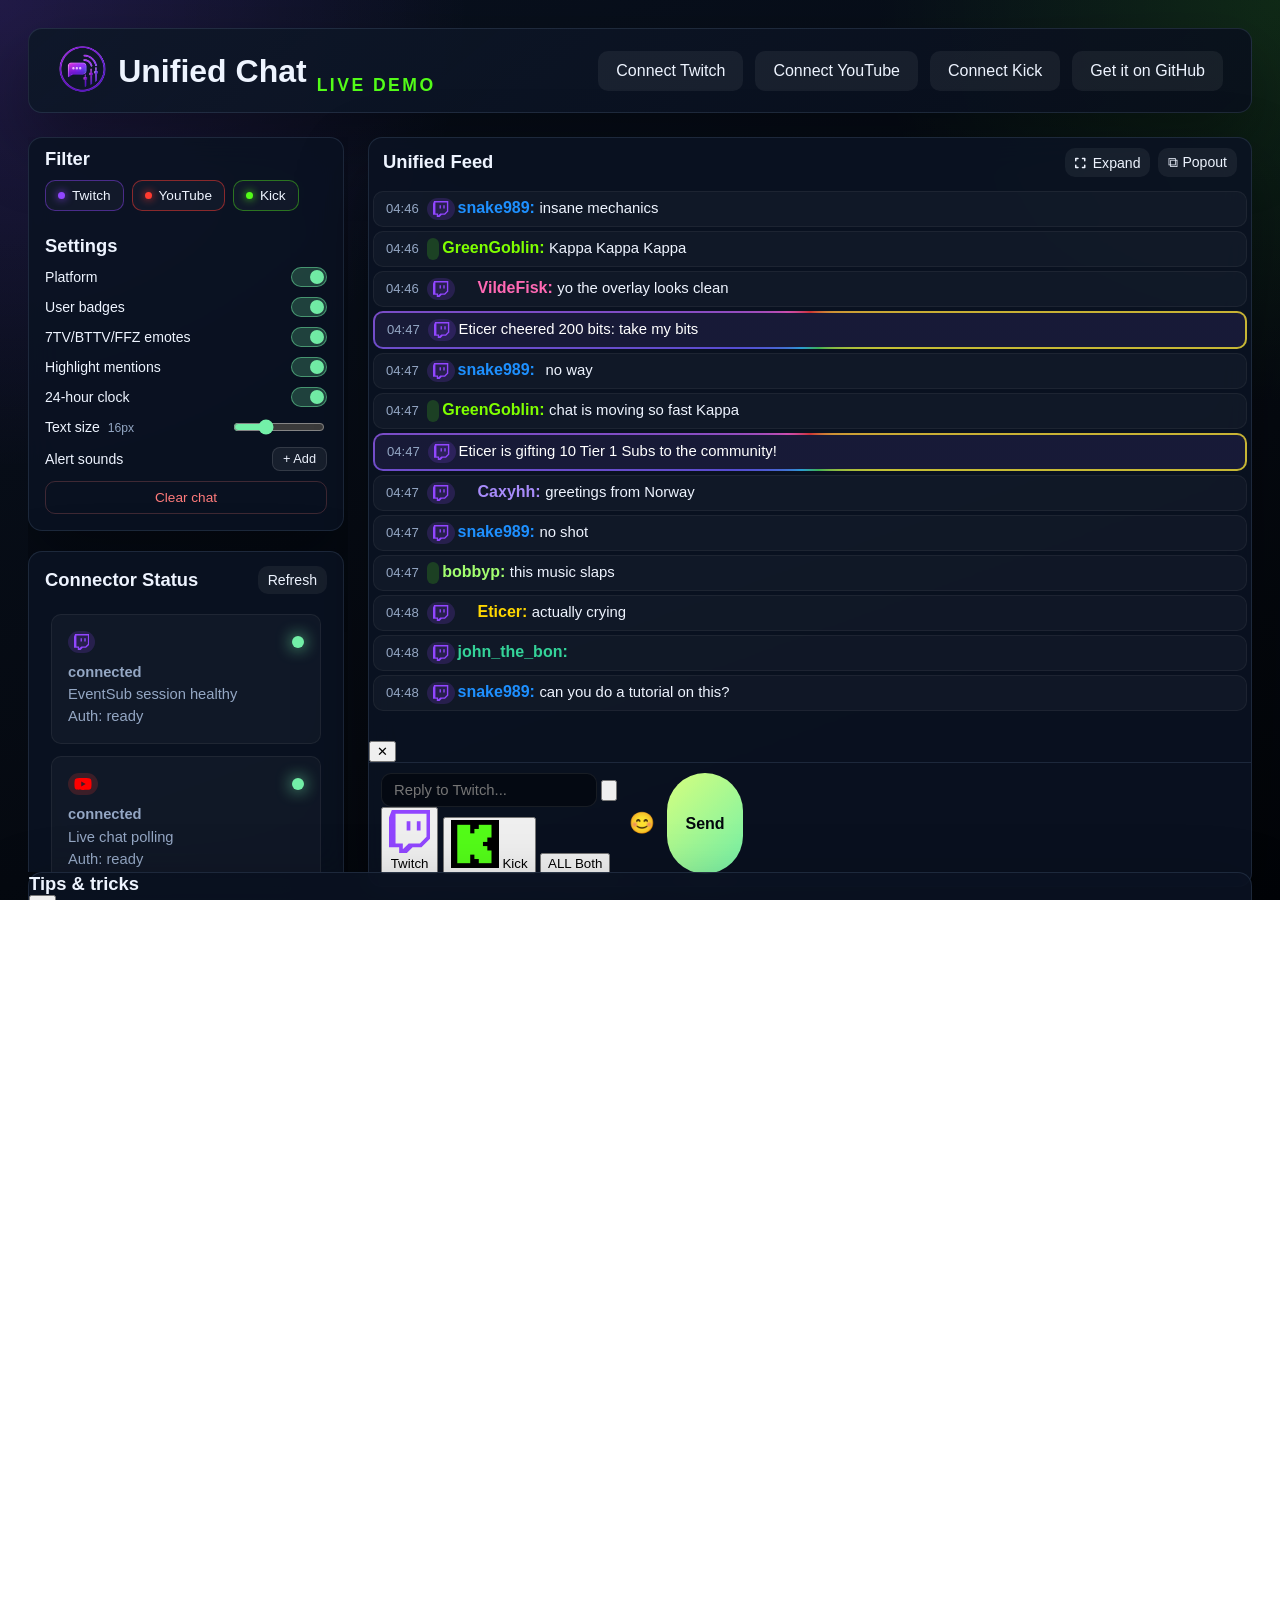
==== commit fe030535: "docs: reply picker, cheers, more info in demo" ====
--- a/docs/index.html
+++ b/docs/index.html
@@ -146,6 +146,8 @@
                         <svg viewBox="0 0 512 512" aria-hidden="true"><path fill="currentColor" d="M47.6 300.4L228.3 469.1c7.5 7 17.4 10.9 27.7 10.9s20.2-3.9 27.7-10.9L464.4 300.4c30.4-28.3 47.6-68 47.6-109.5v-5.8c0-69.9-50.5-129.5-119.4-141C347 36.5 300.6 51.4 268 84L256 96 244 84c-32.6-32.6-79-47.5-124.6-39.9C50.5 55.6 0 115.2 0 185.1v5.8c0 41.5 17.2 81.2 47.6 109.5z"/></svg>
                         Donate
                     </a>
+                    <button id="open-info" class="ghost-button small-button info-button" type="button"
+                        title="How this app works">&#9432; More info</button>
                 </div>
                 <p class="about-credit">Made with <span class="heart">❤</span> by Kim AH</p>
             </section>
@@ -180,9 +182,28 @@
                     <input id="emote-search" class="emote-search" type="text" placeholder="Search emotes...">
                     <div id="emote-grid" class="emote-grid"></div>
                 </div>
+                <div id="reply-context" class="reply-context hidden">
+                    <span id="reply-context-text"></span>
+                    <button id="reply-context-clear" type="button" title="Cancel reply">✕</button>
+                </div>
                 <form id="reply-form" class="reply-form-inline">
-                    <input id="reply-message" name="message" type="text" maxlength="500"
-                        placeholder="Reply to Twitch..." class="reply-input">
+                    <div class="reply-input-wrap">
+                        <input id="reply-message" name="message" type="text" maxlength="500"
+                            placeholder="Reply to Twitch..." class="reply-input">
+                        <button id="reply-target-toggle" class="reply-target-toggle" type="button"
+                            title="Choose where to send"></button>
+                        <div id="reply-target-menu" class="reply-target-menu hidden">
+                            <button class="reply-target-option" data-target="twitch" type="button">
+                                <svg viewBox="0 0 256 268" aria-hidden="true"><path fill="#9146ff" d="M17.46 0L0 46.56v185.21h63.14V268h46.87l36.49-36.23h54.91L256 177.68V0H17.46zm23.07 23.07H232.9v143.14l-41.47 41.47h-69.15L85.79 244.2v-36.52H40.53V23.07zm69.15 104.55h23.07V69.26h-23.07v58.36zm63.14 0h23.07V69.26h-23.07v58.36z"/></svg>
+                                Twitch</button>
+                            <button class="reply-target-option" data-target="kick" type="button">
+                                <img src="kick-logo.ico" alt="">
+                                Kick</button>
+                            <button class="reply-target-option" data-target="all" type="button">
+                                <span class="reply-target-all">ALL</span>
+                                Both</button>
+                        </div>
+                    </div>
                     <button id="emote-toggle" class="emote-toggle" type="button" title="Emotes">😊</button>
                     <button type="submit" class="primary-button">Send</button>
                 </form>
@@ -191,6 +212,73 @@
         </main>
         <div class="expand-controls">
             <button id="expand-exit" class="expand-exit" type="button" title="Collapse the chat (Esc)">✕</button>
+        </div>
+    </div>
+
+    <div id="info-overlay" class="info-overlay hidden">
+        <div class="info-dialog panel" role="dialog" aria-modal="true" aria-labelledby="info-title">
+            <div class="info-header">
+                <h2 id="info-title">Tips &amp; tricks</h2>
+                <button id="close-info" class="info-close" type="button" title="Close">&#x2715;</button>
+            </div>
+            <div class="info-body">
+                <section>
+                    <h3>Reply &amp; send</h3>
+                    <ul>
+                        <li>The icon at the end of the input picks where to send: Twitch, Kick or both</li>
+                        <li>Click a name &rarr; <strong>Reply</strong> &mdash; the answer threads on that
+                            platform</li>
+                    </ul>
+                </section>
+                <section>
+                    <h3>Moderation</h3>
+                    <ul>
+                        <li>Click a name &rarr; <strong>Delete msg</strong>, <strong>Ban</strong> or
+                            <strong>Timeout</strong> (Twitch + Kick)</li>
+                        <li>Every action asks <strong>Confirm?</strong> first</li>
+                    </ul>
+                </section>
+                <section>
+                    <h3>Expand &amp; popout</h3>
+                    <ul>
+                        <li><strong>Expand</strong> (top right) fills the window with the chat; <strong>&#x2715;</strong>
+                            or <strong>Esc</strong> brings the page back</li>
+                        <li>Bookmark the URL while expanded &mdash; it opens straight into it</li>
+                        <li><strong>/popout?token=&hellip;</strong> embeds anywhere without login (e.g.
+                            stream-control)</li>
+                    </ul>
+                </section>
+                <section>
+                    <h3>OBS overlay</h3>
+                    <ul>
+                        <li>Add <strong>/overlay?token=&hellip;</strong> as a Browser source &mdash; transparent,
+                            messages fade after 60 s</li>
+                        <li>Tune it: <strong>&amp;fade=120</strong>, <strong>&amp;size=20</strong>,
+                            <strong>&amp;align=right</strong>, <strong>&amp;max=10</strong>,
+                            <strong>&amp;icons=0</strong></li>
+                    </ul>
+                </section>
+                <section>
+                    <h3>Alert sounds</h3>
+                    <ul>
+                        <li>Settings &rarr; Alert sounds: paste your alert overlay URL (StreamElements etc.) &mdash;
+                            its sound plays in the popout and expanded chat</li>
+                        <li>Click <strong>&#128266; Enable alert sound</strong> once per visit (browser rule)</li>
+                        <li><strong>&amp;alerts=0</strong> mutes them on one page (e.g. an OBS source)</li>
+                    </ul>
+                </section>
+                <section>
+                    <h3>Good to know</h3>
+                    <ul>
+                        <li>Settings are global &mdash; stored on the server and synced live to every open
+                            view, on any device</li>
+                        <li>URL params override per page: <strong>platform/badges/emotes/mentions/clock=0</strong>,
+                            <strong>size=18</strong></li>
+                        <li>Messages that @-mention you are highlighted</li>
+                        <li>Deleted messages stay, with a strikethrough</li>
+                    </ul>
+                </section>
+            </div>
         </div>
     </div>
 
@@ -328,8 +416,29 @@
   return `<img class="emote" src="${escapeHtml(url)}" alt="${escapeHtml(name)}" title="${escapeHtml(name)}">`;
 }
 
-function renderWord(word, allowEmotes) {
+const CHEER_TIERS = [
+  [10000, "#f43021"],
+  [5000, "#0099fe"],
+  [1000, "#1db2a5"],
+  [100, "#9c3ee8"],
+  [1, "#979797"],
+];
+
+function cheermoteMarkup(word) {
+  const match = /^(.+?)(\d+)$/.exec(word);
+  if (!match || match[1].toLowerCase() !== "cheer") return null;
+  const amount = Number(match[2]);
+  const [tier, color] = CHEER_TIERS.find(([min]) => amount >= min) || CHEER_TIERS[CHEER_TIERS.length - 1];
+  const src = `https://d3aqoihi2n8ty8.cloudfront.net/actions/cheer/dark/animated/${tier}/1.gif`;
+  return `<img class="emote" src="${src}" alt="${escapeHtml(word)}" title="${escapeHtml(word)}"><span class="cheer-amount" style="color:${color}">${amount}</span>`;
+}
+
+function renderWord(word, allowEmotes, bits) {
   if (allowEmotes) {
+    if (bits) {
+      const cheer = cheermoteMarkup(word);
+      if (cheer) return cheer;
+    }
     const nativeId = NATIVE_EMOTES[word];
     if (nativeId) return emoteImg(`https://static-cdn.jtvnw.net/emoticons/v2/${nativeId}/default/dark/1.0`, word);
     if (settings.showThirdPartyEmotes && thirdPartyEmotes.has(word)) return emoteImg(thirdPartyEmotes.get(word), word);
@@ -343,7 +452,7 @@
 
 function renderMessageText(message) {
   const allowEmotes = message.platform === "twitch";
-  return message.text.split(" ").map((word) => renderWord(word, allowEmotes)).join(" ");
+  return message.text.split(" ").map((word) => renderWord(word, allowEmotes, message.bits)).join(" ");
 }
 
 function badgesMarkup(message) {
@@ -461,9 +570,26 @@
   addMessage({ kind: "system", platform: notice.platform, text: notice.text });
 }
 
+function randomCheer() {
+  const user = pick(twitchUsers());
+  const amount = pick([100, 500, 1000, 5000]);
+  addMessage({
+    kind: "chat",
+    platform: "twitch",
+    author: user.name,
+    color: user.color,
+    badges: user.badges,
+    bits: amount,
+    text: `Cheer${amount} ${pick(["take my bits!", "insane play", "GG", "for the content"])}`,
+  });
+}
+
 function simulationTick() {
-  if (Math.random() < 0.16) {
+  const roll = Math.random();
+  if (roll < 0.14) {
     randomNotice();
+  } else if (roll < 0.19) {
+    randomCheer();
   } else {
     randomChat();
   }
@@ -637,21 +763,81 @@
 }
 
 // Reply form + emote picker (demo: sends as the broadcaster)
+const PLATFORM_LABELS = { twitch: "Twitch", kick: "Kick" };
 const replyFormEl = document.getElementById("reply-form");
 const replyInput = document.getElementById("reply-message");
+const replyTargetToggle = document.getElementById("reply-target-toggle");
+const replyTargetMenu = document.getElementById("reply-target-menu");
+const replyContextEl = document.getElementById("reply-context");
+const replyContextTextEl = document.getElementById("reply-context-text");
+const TARGET_ICONS = {
+  twitch: PLATFORM_SVGS.twitch,
+  kick: PLATFORM_SVGS.kick,
+  all: `<span class="reply-target-all">ALL</span>`,
+};
+let replyTarget = "twitch";
+let replyContext = null;
+
+function setReplyTarget(target) {
+  replyTarget = target;
+  replyTargetToggle.innerHTML = TARGET_ICONS[target];
+  replyTargetToggle.title = target === "all" ? "Sending to Twitch + Kick" : `Sending to ${PLATFORM_LABELS[target]}`;
+  replyTargetMenu.querySelectorAll(".reply-target-option").forEach((button) => {
+    button.classList.toggle("active", button.dataset.target === target);
+  });
+  replyInput.placeholder = target === "all" ? "Reply to Twitch + Kick..." : `Reply to ${PLATFORM_LABELS[target]}...`;
+  if (replyContext && target !== "all" && target !== replyContext.platform) clearReplyContext();
+}
+
+function setReplyContext(platform, messageId, author) {
+  replyContext = { platform, messageId, author };
+  replyContextTextEl.textContent = `↩ Replying to ${author} on ${PLATFORM_LABELS[platform]}`;
+  replyContextEl.classList.remove("hidden");
+  if (replyTarget !== "all" && replyTarget !== platform) setReplyTarget(platform);
+  replyInput.focus();
+}
+
+function clearReplyContext() {
+  replyContext = null;
+  replyContextEl.classList.add("hidden");
+}
+
+replyTargetToggle.addEventListener("click", () => {
+  replyTargetMenu.classList.toggle("hidden");
+});
+replyTargetMenu.addEventListener("click", (event) => {
+  const button = event.target.closest(".reply-target-option");
+  if (!button) return;
+  setReplyTarget(button.dataset.target);
+  replyTargetMenu.classList.add("hidden");
+  replyInput.focus();
+});
+document.addEventListener("click", (event) => {
+  if (!replyTargetMenu.contains(event.target) && !replyTargetToggle.contains(event.target)) {
+    replyTargetMenu.classList.add("hidden");
+  }
+});
+setReplyTarget(replyTarget);
+document.getElementById("reply-context-clear").addEventListener("click", clearReplyContext);
+
 replyFormEl.addEventListener("submit", (event) => {
   event.preventDefault();
-  const text = replyInput.value.trim();
+  let text = replyInput.value.trim();
   if (!text) return;
-  addMessage({
-    kind: "chat",
-    platform: "twitch",
-    author: BROADCASTER,
-    color: "#9146ff",
-    badges: ["broadcaster"],
-    text,
-  });
+  if (replyContext) text = `@${replyContext.author} ${text}`;
+  const targets = replyTarget === "all" ? ["twitch", "kick"] : [replyTarget];
+  for (const platform of targets) {
+    addMessage({
+      kind: "chat",
+      platform,
+      author: BROADCASTER,
+      color: platform === "kick" ? "#53fc18" : "#9146ff",
+      badges: platform === "twitch" ? ["broadcaster"] : [],
+      text,
+    });
+  }
   replyFormEl.reset();
+  clearReplyContext();
 });
 
 const emoteToggle = document.getElementById("emote-toggle");
@@ -719,6 +905,8 @@
   const panel = ensureModPanel();
   resetModConfirm();
   modPanelState.userId = nameEl.dataset.modUserId;
+  modPanelState.userName = nameEl.dataset.modUserName || "";
+  modPanelState.platform = nameEl.dataset.modPlatform || "twitch";
   modPanelState.messageId = Number(nameEl.dataset.modMessageId);
   modPanelState.anchorRect = nameEl.getBoundingClientRect();
   modPanelState.busy = false;
@@ -728,6 +916,7 @@
   panel.innerHTML = `
     <div class="mod-panel-user">${escapeHtml(nameEl.dataset.modUserName || "")}</div>
     <div class="mod-panel-actions">
+      <button type="button" class="mod-panel-button" data-action="reply" data-label="Reply">Reply</button>
       <button type="button" class="mod-panel-button" data-action="delete" data-label="Delete msg">Delete msg</button>
       <button type="button" class="mod-panel-button mod-ban" data-action="ban" data-label="Ban">Ban</button>
       <button type="button" class="mod-panel-button" data-action="timeout-toggle" data-label="Timeout">Timeout</button>
@@ -779,6 +968,11 @@
 function handleModPanelClick(event) {
   const button = event.target.closest("button");
   if (!button || modPanelState.busy) return;
+  if (button.dataset.action === "reply") {
+    setReplyContext(modPanelState.platform, modPanelState.messageId, modPanelState.userName);
+    closeModPanel();
+    return;
+  }
   if (button.dataset.action === "timeout-toggle") {
     resetModConfirm();
     modPanelState.el.querySelector(".mod-panel-durations").classList.toggle("hidden");
@@ -949,7 +1143,19 @@
 document.addEventListener("keydown", (event) => {
   if (event.key !== "Escape" || !isExpanded) return;
   if (isModPanelOpen()) return;
+  if (!infoOverlayEl.classList.contains("hidden")) return;
   setExpanded(false);
+});
+
+const infoOverlayEl = document.getElementById("info-overlay");
+const closeInfo = () => infoOverlayEl.classList.add("hidden");
+document.getElementById("open-info").addEventListener("click", () => infoOverlayEl.classList.remove("hidden"));
+document.getElementById("close-info").addEventListener("click", closeInfo);
+infoOverlayEl.addEventListener("click", (event) => {
+  if (event.target === infoOverlayEl) closeInfo();
+});
+document.addEventListener("keydown", (event) => {
+  if (event.key === "Escape" && !infoOverlayEl.classList.contains("hidden")) closeInfo();
 });
 
 document.getElementById("popout-chat").addEventListener("click", () => {
--- a/docs/styles.css
+++ b/docs/styles.css
@@ -0,0 +1,1377 @@
+:root {
+    --bg: #09111f;
+    --bg-strong: #050910;
+    --panel: rgba(11, 19, 35, 0.88);
+    --panel-border: rgba(124, 149, 184, 0.18);
+    --text: #eef4ff;
+    --muted: #94a7c4;
+    --accent: #f7f4ea;
+    --twitch: #9146ff;
+    --youtube: #ff3b30;
+    --kick: #53fc18;
+    --ok: #73f0a8;
+    --warn: #ffd166;
+    --danger: #ff7b7b;
+    --shadow: 0 30px 70px rgba(0, 0, 0, 0.35);
+}
+
+* {
+    box-sizing: border-box;
+}
+
+html,
+body {
+    margin: 0;
+    height: 100%;
+    background:
+        radial-gradient(circle at top left, rgba(145, 70, 255, 0.18), transparent 30%),
+        radial-gradient(circle at top right, rgba(83, 252, 24, 0.12), transparent 26%),
+        linear-gradient(160deg, #09111f 0%, #050910 65%, #020408 100%);
+    color: var(--text);
+    font-family: "IBM Plex Sans", "Segoe UI", sans-serif;
+    overflow: hidden;
+}
+
+body {
+    padding: 28px;
+}
+
+.app-shell {
+    max-width: 1320px;
+    margin: 0 auto;
+    height: 100%;
+    display: flex;
+    flex-direction: column;
+}
+
+.hero {
+    display: flex;
+    justify-content: space-between;
+    align-items: center;
+    gap: 24px;
+    margin-bottom: 24px;
+    padding: 16px 28px;
+    flex-shrink: 0;
+    border: 1px solid var(--panel-border);
+    border-radius: 14px;
+    background: linear-gradient(140deg, rgba(14, 23, 41, 0.96), rgba(9, 15, 28, 0.88));
+    box-shadow: var(--shadow);
+}
+
+.eyebrow {
+    margin: 0 0 8px;
+    color: var(--muted);
+    letter-spacing: 0.18em;
+    text-transform: uppercase;
+    font-size: 0.78rem;
+}
+
+h1,
+h2 {
+    margin: 0;
+}
+
+h1 {
+    max-width: 720px;
+    font-size: clamp(1.4rem, 3vw, 2rem);
+    line-height: 1;
+    display: flex;
+    align-items: center;
+    gap: 10px;
+}
+
+.header-logo {
+    height: 1.6em;
+    width: auto;
+}
+
+h2 {
+    font-size: 1.15rem;
+}
+
+.hero-copy {
+    max-width: 720px;
+    color: var(--muted);
+    line-height: 1.6;
+    margin: 14px 0 0;
+}
+
+.hero-actions {
+    display: flex;
+    gap: 12px;
+    align-items: flex-start;
+    flex-wrap: wrap;
+}
+
+.inline-form {
+    margin: 0;
+}
+
+.layout-grid {
+    display: grid;
+    grid-template-columns: 320px minmax(0, 1fr);
+    grid-template-rows: minmax(0, 1fr);
+    gap: 20px;
+    flex: 1;
+    min-height: 0;
+}
+
+/* The side column scrolls on its own so the app always fits the viewport,
+   no matter how short the window is. */
+.side-column {
+    grid-column: 1;
+    grid-row: 1;
+    display: flex;
+    flex-direction: column;
+    gap: 20px;
+    min-height: 0;
+    overflow-y: auto;
+    scrollbar-width: thin;
+    scrollbar-color: rgba(124, 149, 184, 0.35) transparent;
+    padding-right: 4px;
+}
+
+.side-column::-webkit-scrollbar {
+    width: 6px;
+}
+
+.side-column::-webkit-scrollbar-thumb {
+    background: rgba(124, 149, 184, 0.35);
+    border-radius: 3px;
+}
+
+.side-column > .panel {
+    flex-shrink: 0;
+}
+
+.panel {
+    border: 1px solid var(--panel-border);
+    border-radius: 14px;
+    background: var(--panel);
+    box-shadow: var(--shadow);
+    backdrop-filter: blur(16px);
+}
+
+.panel-header {
+    display: flex;
+    justify-content: space-between;
+    align-items: center;
+    gap: 16px;
+    padding: 14px 16px 0;
+}
+
+.feed-panel > .panel-header {
+    padding: 10px 14px 4px;
+    gap: 10px;
+}
+
+.status-panel {
+    min-height: 220px;
+}
+
+.controls-panel .panel-header {
+    padding: 10px 16px 0;
+}
+
+.controls-panel .filter-row {
+    padding: 10px 16px 14px;
+    gap: 8px;
+}
+
+.status-grid,
+.filter-row {
+    padding: 20px 22px 22px;
+}
+
+.status-grid {
+    display: grid;
+    gap: 12px;
+}
+
+.status-card {
+    padding: 16px;
+    border-radius: 10px;
+    background: rgba(255, 255, 255, 0.03);
+    border: 1px solid rgba(255, 255, 255, 0.06);
+}
+
+.status-head {
+    display: flex;
+    justify-content: space-between;
+    align-items: center;
+    gap: 12px;
+    margin-bottom: 8px;
+}
+
+.status-dot {
+    width: 12px;
+    height: 12px;
+    border-radius: 999px;
+    background: var(--warn);
+    box-shadow: 0 0 16px currentColor;
+}
+
+.status-dot.ok {
+    background: var(--ok);
+    color: var(--ok);
+}
+
+.status-dot.warn {
+    background: var(--warn);
+    color: var(--warn);
+}
+
+.status-dot.error {
+    background: var(--danger);
+    color: var(--danger);
+}
+
+.status-meta {
+    color: var(--muted);
+    font-size: 0.92rem;
+    line-height: 1.5;
+}
+
+.filter-row {
+    display: flex;
+    gap: 10px;
+    flex-wrap: wrap;
+}
+
+.about-panel {
+    padding: 12px 16px;
+    display: grid;
+    gap: 10px;
+}
+
+.about-links {
+    display: flex;
+    gap: 8px;
+    flex-wrap: wrap;
+}
+
+.about-link {
+    display: inline-flex;
+    align-items: center;
+    gap: 7px;
+    padding: 7px 12px;
+    font-size: 0.85rem;
+    border-radius: 10px;
+    background: rgba(255, 255, 255, 0.03);
+    border: 1px solid rgba(255, 255, 255, 0.07);
+    color: var(--muted);
+    text-decoration: none;
+    transition: border-color 160ms ease, color 160ms ease, background 160ms ease;
+}
+
+.about-link svg {
+    height: 13px;
+    width: auto;
+}
+
+.about-link:hover {
+    background: rgba(255, 255, 255, 0.07);
+    color: var(--text);
+}
+
+.about-link.donate {
+    border-color: rgba(255, 209, 102, 0.3);
+    color: #ffd166;
+}
+
+.about-link.donate:hover {
+    background: rgba(255, 209, 102, 0.1);
+    color: #ffe199;
+}
+
+.about-credit {
+    margin: 0;
+    font-size: 0.78rem;
+    color: var(--muted);
+}
+
+.about-credit .heart {
+    color: #ff5c8a;
+}
+
+.ghost-button,
+.primary-button {
+    cursor: pointer;
+    border: 0;
+    font: inherit;
+    transition: transform 160ms ease, opacity 160ms ease, background 160ms ease;
+}
+
+.ghost-button {
+    border-radius: 10px;
+}
+
+.primary-button {
+    border-radius: 999px;
+}
+
+.ghost-button:hover,
+.primary-button:hover {
+    transform: translateY(-1px);
+}
+
+.filter-button {
+    display: inline-flex;
+    align-items: center;
+    gap: 7px;
+    padding: 7px 12px;
+    font: inherit;
+    font-size: 0.85rem;
+    border-radius: 10px;
+    background: rgba(255, 255, 255, 0.03);
+    border: 1px solid rgba(255, 255, 255, 0.07);
+    color: var(--muted);
+    cursor: pointer;
+    transition: border-color 160ms ease, color 160ms ease, background 160ms ease;
+}
+
+.filter-button:hover {
+    background: rgba(255, 255, 255, 0.07);
+}
+
+.filter-button.active {
+    color: var(--text);
+}
+
+.chip-dot {
+    width: 7px;
+    height: 7px;
+    border-radius: 50%;
+    background: rgba(255, 255, 255, 0.22);
+    transition: background 160ms ease, box-shadow 160ms ease;
+}
+
+.filter-button.active[data-platform="twitch"] {
+    border-color: rgba(145, 70, 255, 0.45);
+}
+
+.filter-button.active[data-platform="twitch"] .chip-dot {
+    background: var(--twitch);
+    box-shadow: 0 0 8px var(--twitch);
+}
+
+.filter-button.active[data-platform="youtube"] {
+    border-color: rgba(255, 59, 48, 0.5);
+}
+
+.filter-button.active[data-platform="youtube"] .chip-dot {
+    background: var(--youtube);
+    box-shadow: 0 0 8px var(--youtube);
+}
+
+.filter-button.active[data-platform="kick"] {
+    border-color: rgba(83, 252, 24, 0.4);
+}
+
+.filter-button.active[data-platform="kick"] .chip-dot {
+    background: var(--kick);
+    box-shadow: 0 0 8px var(--kick);
+}
+
+.settings-rows {
+    display: grid;
+    gap: 10px;
+    padding: 10px 16px 16px;
+}
+
+.settings-row {
+    display: flex;
+    justify-content: space-between;
+    align-items: center;
+    gap: 12px;
+}
+
+.settings-label {
+    font-size: 0.88rem;
+    color: var(--text);
+}
+
+.font-size-value {
+    color: var(--muted);
+    font-size: 0.76rem;
+    margin-left: 4px;
+}
+
+.font-slider {
+    width: 92px;
+    accent-color: var(--ok);
+    cursor: pointer;
+}
+
+.switch {
+    position: relative;
+    width: 36px;
+    height: 20px;
+    padding: 0;
+    flex-shrink: 0;
+    border-radius: 999px;
+    border: 1px solid rgba(255, 255, 255, 0.12);
+    background: rgba(255, 255, 255, 0.07);
+    cursor: pointer;
+    transition: background 180ms ease, border-color 180ms ease;
+}
+
+.switch::after {
+    content: "";
+    position: absolute;
+    top: 2px;
+    left: 2px;
+    width: 14px;
+    height: 14px;
+    border-radius: 50%;
+    background: #94a7c4;
+    transition: transform 180ms ease, background 180ms ease;
+}
+
+.switch.active {
+    background: rgba(115, 240, 168, 0.22);
+    border-color: rgba(115, 240, 168, 0.5);
+}
+
+.switch.active::after {
+    transform: translateX(16px);
+    background: var(--ok);
+}
+
+/* --- Alert sounds --- */
+
+.alerts-edit {
+    min-width: 30px;
+    height: 24px;
+    padding: 0 10px;
+    border-radius: 8px;
+    border: 1px solid rgba(255, 255, 255, 0.12);
+    background: rgba(255, 255, 255, 0.06);
+    color: var(--text);
+    font: inherit;
+    font-size: 0.8rem;
+    line-height: 1;
+    white-space: nowrap;
+    cursor: pointer;
+    transition: background 160ms ease;
+}
+
+.alerts-edit:hover {
+    background: rgba(255, 255, 255, 0.12);
+}
+
+.alerts-editor {
+    display: grid;
+    gap: 8px;
+    padding: 2px 0 4px;
+}
+
+.alerts-editor.hidden {
+    display: none;
+}
+
+.alerts-rows {
+    display: grid;
+    gap: 6px;
+}
+
+.alerts-row {
+    display: flex;
+    align-items: center;
+    gap: 6px;
+}
+
+.alerts-input {
+    flex: 1;
+    min-width: 0;
+    padding: 6px 10px;
+    border-radius: 8px;
+    font-size: 0.78rem;
+}
+
+.alerts-input.invalid {
+    border-color: rgba(255, 123, 123, 0.75);
+}
+
+.alerts-remove {
+    width: 22px;
+    height: 22px;
+    padding: 0;
+    border: none;
+    border-radius: 7px;
+    background: rgba(255, 59, 48, 0.18);
+    color: #ff7b7b;
+    font-size: 0.72rem;
+    line-height: 1;
+    cursor: pointer;
+    display: flex;
+    align-items: center;
+    justify-content: center;
+    flex-shrink: 0;
+    transition: background 160ms ease, transform 160ms ease;
+}
+
+.alerts-remove:hover {
+    background: rgba(255, 59, 48, 0.4);
+    transform: scale(1.12);
+}
+
+.alerts-actions {
+    display: flex;
+    justify-content: space-between;
+    gap: 8px;
+}
+
+.alerts-add-row {
+    padding: 5px 10px;
+    border-radius: 8px;
+    border: 1px solid rgba(255, 255, 255, 0.1);
+    background: transparent;
+    color: var(--muted);
+    font: inherit;
+    font-size: 0.78rem;
+    cursor: pointer;
+    transition: color 160ms ease, background 160ms ease;
+}
+
+.alerts-add-row:hover {
+    color: var(--text);
+    background: rgba(255, 255, 255, 0.06);
+}
+
+.alerts-apply {
+    padding: 5px 14px;
+    border-radius: 8px;
+    border: 1px solid rgba(115, 240, 168, 0.3);
+    background: transparent;
+    color: var(--ok);
+    font: inherit;
+    font-size: 0.78rem;
+    cursor: pointer;
+    transition: background 160ms ease;
+}
+
+.alerts-apply:hover {
+    background: rgba(115, 240, 168, 0.12);
+}
+
+.alerts-hint {
+    margin: 0;
+    font-size: 0.72rem;
+    color: var(--muted);
+}
+
+/* In normal flow, so it pushes the content down instead of covering it. */
+.alerts-unlock {
+    flex-shrink: 0;
+    display: flex;
+    align-items: center;
+    justify-content: center;
+    gap: 8px;
+    padding: 9px 12px;
+    border: none;
+    border-bottom: 1px solid rgba(255, 209, 102, 0.25);
+    background: rgba(255, 209, 102, 0.1);
+    color: var(--warn);
+    font: inherit;
+    font-size: 0.85rem;
+    cursor: pointer;
+    transition: background 160ms ease;
+}
+
+.alerts-unlock:hover {
+    background: rgba(255, 209, 102, 0.18);
+}
+
+.alerts-unlock.hidden {
+    display: none;
+}
+
+.alert-frames {
+    position: absolute;
+    top: 0;
+    left: -9999px;
+    width: 1px;
+    height: 1px;
+    overflow: hidden;
+}
+
+.alert-frames iframe {
+    width: 1px;
+    height: 1px;
+    border: 0;
+}
+
+.settings-action {
+    width: 100%;
+    padding: 8px 12px;
+    border-radius: 10px;
+    border: 1px solid rgba(255, 123, 123, 0.22);
+    background: transparent;
+    color: var(--danger);
+    font: inherit;
+    font-size: 0.85rem;
+    cursor: pointer;
+    transition: background 160ms ease;
+}
+
+.settings-action:hover {
+    background: rgba(255, 59, 48, 0.12);
+}
+
+.ghost-button {
+    display: inline-flex;
+    align-items: center;
+    justify-content: center;
+    padding: 11px 18px;
+    background: rgba(255, 255, 255, 0.06);
+    color: var(--text);
+    text-decoration: none;
+}
+
+.small-button {
+    padding: 6px 10px;
+    font-size: 0.88rem;
+}
+
+.reply-form-inline {
+    display: flex;
+    gap: 8px;
+    padding: 10px 12px 12px;
+    border-top: 1px solid var(--panel-border);
+    flex-shrink: 0;
+}
+
+.reply-input {
+    flex: 1;
+    min-width: 0;
+    border-radius: 10px;
+    border: 1px solid rgba(255, 255, 255, 0.08);
+    background: rgba(4, 8, 15, 0.72);
+    color: var(--text);
+    padding: 8px 12px;
+    font: inherit;
+    font-size: 0.93rem;
+}
+
+.reply-form-inline .primary-button {
+    white-space: nowrap;
+    flex-shrink: 0;
+}
+
+.emote-toggle {
+    background: none;
+    border: none;
+    font-size: 1.3rem;
+    cursor: pointer;
+    padding: 4px;
+    border-radius: 50%;
+    line-height: 1;
+    transition: transform 160ms ease;
+    flex-shrink: 0;
+}
+
+.emote-toggle:hover {
+    transform: scale(1.15);
+}
+
+.emote-picker {
+    border-top: 1px solid var(--panel-border);
+    padding: 8px 12px;
+    flex-shrink: 0;
+}
+
+.emote-picker.hidden {
+    display: none;
+}
+
+.emote-search {
+    width: 100%;
+    border-radius: 10px;
+    border: 1px solid rgba(255, 255, 255, 0.08);
+    background: rgba(4, 8, 15, 0.72);
+    color: var(--text);
+    padding: 6px 10px;
+    font: inherit;
+    font-size: 0.88rem;
+    margin-bottom: 8px;
+}
+
+.emote-grid {
+    display: flex;
+    flex-wrap: wrap;
+    gap: 4px;
+    max-height: 180px;
+    overflow-y: auto;
+}
+
+.emote-pick {
+    width: 32px;
+    height: 32px;
+    cursor: pointer;
+    border-radius: 6px;
+    padding: 2px;
+    transition: background 120ms ease;
+}
+
+.emote-pick:hover {
+    background: rgba(255, 255, 255, 0.12);
+}
+
+.emote-loading {
+    color: var(--muted);
+    font-size: 0.88rem;
+    padding: 8px;
+}
+
+.auth-shell {
+    min-height: calc(100vh - 56px);
+    display: grid;
+    place-items: center;
+    padding: 24px;
+}
+
+.auth-card {
+    width: min(100%, 460px);
+    padding: 36px 32px;
+}
+
+.auth-card h1 {
+    font-size: clamp(1.9rem, 4vw, 2.6rem);
+    margin-bottom: 12px;
+    text-align: center;
+}
+
+.auth-copy {
+    color: var(--muted);
+    line-height: 1.6;
+    margin: 0 0 18px;
+}
+
+.auth-card-centered {
+    display: flex;
+    flex-direction: column;
+    align-items: center;
+    text-align: center;
+    gap: 10px;
+}
+
+.auth-logo {
+    width: 112px;
+    height: auto;
+    margin-bottom: 4px;
+}
+
+.auth-copy-centered {
+    max-width: 30ch;
+    margin-bottom: 8px;
+}
+
+.error-banner {
+    width: 100%;
+    margin: 0 0 8px;
+    padding: 12px 16px;
+    border-radius: 14px;
+    border: 1px solid rgba(255, 123, 123, 0.22);
+    background: rgba(255, 123, 123, 0.12);
+    color: #ffd1d1;
+}
+
+.auth-form {
+    display: grid;
+    gap: 12px;
+    width: 100%;
+    margin-top: 6px;
+}
+
+.input-field {
+    width: 100%;
+    border-radius: 16px;
+    border: 1px solid rgba(255, 255, 255, 0.08);
+    background: rgba(4, 8, 15, 0.72);
+    color: var(--text);
+    padding: 14px 16px;
+    font: inherit;
+}
+
+.input-field-centered {
+    text-align: center;
+}
+
+.primary-button {
+    padding: 11px 18px;
+    color: #03070d;
+    background: linear-gradient(135deg, #d5ff7e, #73f0a8);
+    font-weight: 700;
+}
+
+.auth-submit {
+    width: 100%;
+    justify-content: center;
+}
+
+.reply-status {
+    display: none;
+}
+
+.hype-train-bar {
+    flex-shrink: 0;
+    padding: 8px 14px;
+    border-bottom: 1px solid var(--panel-border);
+    background: rgba(145, 70, 255, 0.08);
+    max-height: 60px;
+    opacity: 1;
+    overflow: hidden;
+    transition: opacity 500ms ease, max-height 500ms ease, padding 500ms ease;
+}
+
+.hype-train-bar.hidden {
+    max-height: 0;
+    opacity: 0;
+    padding: 0 14px;
+    border-bottom: none;
+    pointer-events: none;
+}
+
+.hype-train-info {
+    display: flex;
+    justify-content: space-between;
+    align-items: center;
+    font-size: 0.82rem;
+    margin-bottom: 5px;
+}
+
+.hype-train-label {
+    font-weight: 700;
+    color: var(--text);
+}
+
+#ht-progress-text {
+    color: var(--muted);
+}
+
+.hype-train-track {
+    height: 6px;
+    border-radius: 3px;
+    background: rgba(255, 255, 255, 0.08);
+    overflow: hidden;
+}
+
+.hype-train-fill {
+    height: 100%;
+    width: 0%;
+    border-radius: 3px;
+    background: linear-gradient(90deg, #9146ff, #ffd700);
+    transition: width 400ms ease;
+}
+
+.feed-panel {
+    grid-row: 1 / -1;
+    grid-column: 2;
+    display: flex;
+    flex-direction: column;
+    height: calc(100vh - 150px);
+    overflow: hidden;
+}
+
+.feed-panel > .panel-header {
+    flex-shrink: 0;
+}
+
+.feed-wrapper {
+    position: relative;
+    flex: 1 1 0;
+    min-height: 0;
+    display: flex;
+    flex-direction: column;
+}
+
+.feed {
+    display: flex;
+    flex-direction: column;
+    gap: 4px;
+    padding: 10px 4px 4px;
+    flex: 1 1 0;
+    min-height: 0;
+    overflow-y: auto;
+}
+
+.scroll-bottom {
+    position: absolute;
+    bottom: 12px;
+    left: 50%;
+    transform: translateX(-50%) translateY(0);
+    width: 36px;
+    height: 36px;
+    border-radius: 50%;
+    border: 1px solid var(--panel-border);
+    background: rgba(30, 40, 60, 0.9);
+    color: var(--text);
+    font-size: 1.1rem;
+    line-height: 1;
+    cursor: pointer;
+    display: flex;
+    align-items: center;
+    justify-content: center;
+    padding: 0;
+    transition: transform 220ms ease, opacity 220ms ease;
+    box-shadow: 0 4px 12px rgba(0, 0, 0, 0.4);
+    z-index: 10;
+    opacity: 1;
+}
+
+.scroll-bottom:hover {
+    transform: translateX(-50%) scale(1.1);
+    background: rgba(40, 55, 80, 0.95);
+}
+
+.scroll-bottom.hidden {
+    opacity: 0;
+    transform: translateX(-50%) translateY(20px);
+    pointer-events: none;
+}
+
+.feed-meta {
+    color: var(--muted);
+    font-size: 0.92rem;
+}
+
+.message-card {
+    padding: 6px 12px;
+    border-radius: 10px;
+    background: rgba(255, 255, 255, 0.03);
+    border: 1px solid rgba(255, 255, 255, 0.05);
+    font-size: var(--chat-font, 1rem);
+}
+
+.message-card.mention {
+    background: rgba(255, 92, 138, 0.1);
+    border-color: rgba(255, 92, 138, 0.35);
+}
+
+.message-card:last-child {
+    animation: fade-in 220ms ease;
+}
+
+.message-card.deleted {
+    opacity: 0.72;
+}
+
+.message-card.deleted .message-text {
+    text-decoration: line-through;
+    text-decoration-thickness: 2px;
+}
+
+.message-card.deleted .emote {
+    filter: grayscale(1);
+    opacity: 0.5;
+}
+
+@property --twitch-rainbow-angle {
+    syntax: '<angle>';
+    initial-value: 0deg;
+    inherits: false;
+}
+
+.message-card.system-notice {
+    border: 2px solid transparent;
+    background:
+        linear-gradient(rgba(145, 70, 255, 0.08), rgba(145, 70, 255, 0.08)) padding-box,
+        linear-gradient(#0d1626, #0d1626) padding-box,
+        conic-gradient(
+            from var(--twitch-rainbow-angle),
+            rgba(255, 59, 59, 0.8), rgba(255, 177, 59, 0.8), rgba(245, 238, 58, 0.8), rgba(76, 217, 100, 0.8),
+            rgba(52, 192, 255, 0.8), rgba(106, 92, 255, 0.8), rgba(255, 92, 209, 0.8), rgba(255, 59, 59, 0.8)
+        ) border-box;
+    animation: twitch-rainbow-spin 6s linear infinite;
+}
+
+@keyframes twitch-rainbow-spin {
+    to { --twitch-rainbow-angle: 360deg; }
+}
+
+.message-link {
+    color: inherit;
+    text-decoration: underline;
+    text-decoration-color: currentColor;
+    text-underline-offset: 2px;
+    overflow-wrap: anywhere;
+}
+
+.message-link:hover {
+    text-decoration-thickness: 2px;
+}
+
+.message-topline {
+    display: inline;
+    line-height: 1;
+    margin-bottom: 2px;
+}
+
+.platform-pill {
+    display: inline-flex;
+    align-items: center;
+    vertical-align: middle;
+    gap: 5px;
+    padding: 3px 6px;
+    border-radius: 999px;
+    font-size: 0.82rem;
+    color: #fff;
+    margin-right: 3px;
+}
+
+.platform-pill svg,
+.platform-pill img {
+    height: 16px;
+    vertical-align: middle;
+}
+
+
+.platform-pill.twitch {
+    background: rgba(145, 70, 255, 0.18);
+}
+
+.platform-pill.youtube {
+    background: rgba(255, 59, 48, 0.18);
+}
+
+.platform-pill.kick {
+    background: rgba(83, 252, 24, 0.18);
+    color: #d7ffd0;
+}
+
+.message-time {
+    color: var(--muted);
+    font-size: 0.82rem;
+    margin-right: 4px;
+}
+
+.badge {
+    height: 16px;
+    width: 16px;
+    border-radius: 3px;
+    margin-right: 4px;
+    vertical-align: middle;
+}
+
+.source-streamer-avatar {
+    height: 22px;
+    width: 22px;
+    border-radius: 999px;
+    object-fit: cover;
+    vertical-align: middle;
+    margin-right: 5px;
+    border: 1px solid rgba(255, 255, 255, 0.18);
+    background: rgba(255, 255, 255, 0.06);
+}
+
+.author-name {
+    font-weight: 700;
+    white-space: nowrap;
+}
+
+.message-text {
+    word-break: break-word;
+    font-size: calc(var(--chat-font, 1rem) * 0.93);
+}
+
+.system-notice-text {
+    color: #fff;
+}
+
+.emote {
+    height: 1.4em;
+    vertical-align: middle;
+    margin: 0 1px;
+}
+
+.message-meta {
+    margin-top: 1px;
+    color: var(--muted);
+    font-size: 0.82rem;
+}
+
+.mod-panel {
+    position: fixed;
+    z-index: 60;
+    min-width: 180px;
+    padding: 10px 12px 12px;
+    border: 1px solid var(--panel-border);
+    border-radius: 10px;
+    background: var(--panel);
+    box-shadow: var(--shadow);
+    backdrop-filter: blur(16px);
+}
+
+.mod-panel.hidden {
+    display: none;
+}
+
+.mod-panel-user {
+    font-weight: 700;
+    font-size: 0.93rem;
+    margin-bottom: 8px;
+}
+
+.mod-panel-actions,
+.mod-panel-durations {
+    display: flex;
+    gap: 6px;
+    flex-wrap: wrap;
+}
+
+.mod-panel-durations {
+    margin-top: 6px;
+}
+
+.mod-panel-durations.hidden {
+    display: none;
+}
+
+.mod-panel-button {
+    cursor: pointer;
+    border: 0;
+    border-radius: 999px;
+    font: inherit;
+    font-size: 0.88rem;
+    padding: 6px 12px;
+    background: rgba(255, 255, 255, 0.06);
+    color: var(--text);
+    transition: transform 160ms ease, opacity 160ms ease, background 160ms ease;
+}
+
+.mod-panel-button:hover:not(:disabled) {
+    transform: translateY(-1px);
+}
+
+.mod-panel-button:disabled {
+    opacity: 0.5;
+    cursor: default;
+}
+
+.mod-panel-button.mod-ban {
+    background: rgba(255, 59, 48, 0.18);
+}
+
+.mod-panel-button.confirming {
+    background: rgba(255, 123, 123, 0.3);
+}
+
+.mod-panel-status {
+    margin-top: 8px;
+    font-size: 0.82rem;
+    color: var(--muted);
+}
+
+.mod-panel-status:empty {
+    display: none;
+}
+
+.mod-panel-status.error {
+    color: var(--danger);
+}
+
+.empty-state {
+    padding: 20px;
+    border-radius: 10px;
+    background: rgba(255, 255, 255, 0.04);
+    color: var(--muted);
+}
+
+@keyframes fade-in {
+    from {
+        opacity: 0;
+        transform: translateY(6px);
+    }
+    to {
+        opacity: 1;
+        transform: translateY(0);
+    }
+}
+
+@media (max-width: 1120px) {
+    html, body {
+        height: auto;
+        overflow: auto;
+    }
+
+    .app-shell {
+        height: auto;
+    }
+
+    .layout-grid {
+        grid-template-columns: 1fr;
+        grid-template-rows: auto;
+    }
+
+    /* Panels become grid items so the feed can sit between Settings and Status. */
+    .side-column {
+        display: contents;
+    }
+
+    .controls-panel,
+    .status-panel,
+    .about-panel,
+    .feed-panel {
+        grid-column: 1;
+        grid-row: auto;
+    }
+
+    .controls-panel { order: 1; }
+    .feed-panel { order: 2; }
+    .status-panel { order: 3; }
+    .about-panel { order: 4; }
+
+    .feed-panel {
+        height: calc(100vh - 80px);
+        min-height: 400px;
+        overflow: visible;
+    }
+
+    .feed {
+        max-height: none;
+    }
+}
+
+@media (max-width: 720px) {
+    body {
+        padding: 10px;
+    }
+
+    .hero {
+        padding: 12px 16px;
+        border-radius: 12px;
+        flex-direction: column;
+        gap: 12px;
+    }
+
+    .panel {
+        border-radius: 12px;
+    }
+
+    .reply-form-inline {
+        gap: 6px;
+        padding: 8px 10px 10px;
+    }
+
+    .reply-input {
+        min-width: 0;
+        font-size: 16px;
+    }
+
+    .reply-form-inline .primary-button,
+    .emote-toggle {
+        flex-shrink: 0;
+    }
+}
+
+/* --- Expand (?expand=1): the main page expands into the popout layout --- */
+
+.header-buttons {
+    display: flex;
+    gap: 8px;
+}
+
+#expand-toggle {
+    gap: 7px;
+}
+
+#expand-toggle svg {
+    height: 12px;
+    width: auto;
+}
+
+html.expand-mode,
+html.expand-mode body {
+    height: 100%;
+    overflow: hidden;
+}
+
+html.expand-mode body {
+    padding: 0;
+}
+
+html.expand-mode .app-shell {
+    max-width: none;
+    height: 100%;
+}
+
+/* Promotes the feed panel to a direct flex child of the app shell. */
+html.expand-mode .layout-grid {
+    display: contents;
+}
+
+html.expand-mode .hero,
+html.expand-mode .side-column,
+html.expand-mode .feed-panel > .panel-header {
+    display: none;
+}
+
+html.expand-mode .feed-panel {
+    flex: 1;
+    min-height: 0;
+    height: auto;
+    display: flex;
+    flex-direction: column;
+    border: none;
+    border-radius: 0;
+    overflow: hidden;
+}
+
+html.expand-mode .feed {
+    flex: 1 1 0;
+    min-height: 0;
+    max-height: none;
+}
+
+/* Keeps the hype train percentage clear of the floating ✕ button. */
+html.expand-mode .hype-train-bar {
+    padding-right: 48px;
+}
+
+.feed-panel.expand-anim {
+    position: relative;
+    z-index: 50;
+    will-change: transform;
+}
+
+.expand-controls {
+    position: fixed;
+    top: 8px;
+    right: 8px;
+    z-index: 30;
+    display: none;
+    opacity: 0.55;
+    transition: opacity 160ms ease;
+}
+
+.expand-controls:hover {
+    opacity: 1;
+}
+
+html.expand-mode .expand-controls {
+    display: flex;
+}
+
+.expand-exit {
+    width: 32px;
+    height: 32px;
+    padding: 0;
+    border-radius: 10px;
+    border: 1px solid rgba(255, 123, 123, 0.4);
+    background: rgba(30, 40, 60, 0.45);
+    color: var(--danger);
+    font-size: 0.8rem;
+    line-height: 1;
+    cursor: pointer;
+    display: flex;
+    align-items: center;
+    justify-content: center;
+    transition: transform 160ms ease, background 160ms ease;
+    box-shadow: 0 4px 12px rgba(0, 0, 0, 0.4);
+}
+
+.expand-exit:hover {
+    transform: scale(1.1);
+    background: rgba(255, 59, 48, 0.25);
+}
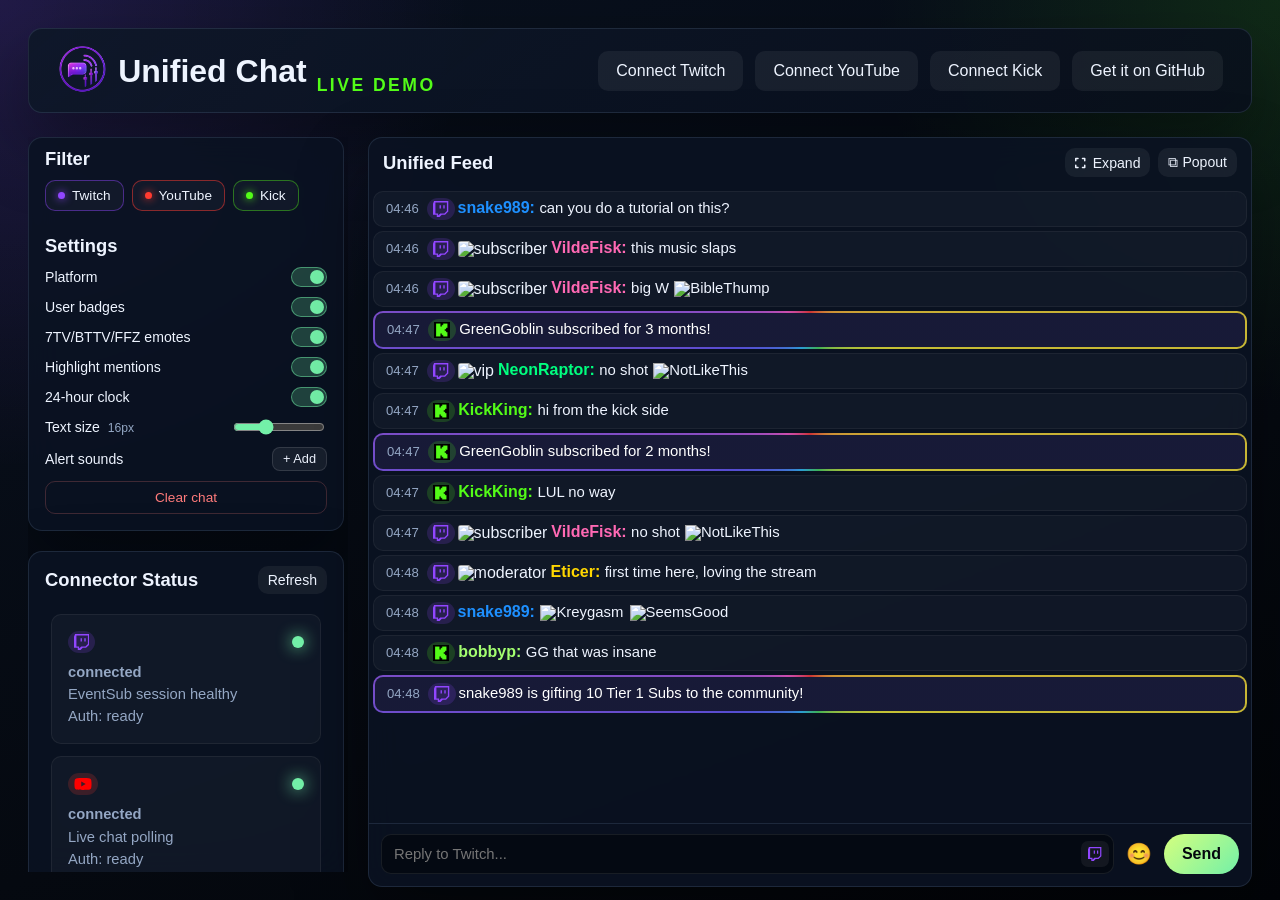
==== commit c8c72dc1: "Feat: added Twitch polls" ====
--- a/docs/index.html
+++ b/docs/index.html
@@ -173,6 +173,13 @@
                     <div class="hype-train-track">
                         <div id="ht-fill" class="hype-train-fill"></div>
                     </div>
+                </div>
+                <div id="poll-bar" class="poll-bar hidden" role="status" aria-live="polite" aria-hidden="true">
+                    <div class="poll-info">
+                        <span id="poll-title" class="poll-title"></span>
+                        <span id="poll-status"></span>
+                    </div>
+                    <div id="poll-choices" class="poll-choices"></div>
                 </div>
                 <div class="feed-wrapper">
                     <div id="feed" class="feed" aria-live="polite"></div>
@@ -1082,6 +1089,71 @@
   setTimeout(runHypeTrain, randomInt(15000, 30000));
 }
 
+// Poll (demo: runs on its own every couple of minutes)
+const pollBar = document.getElementById("poll-bar");
+const POLL_QUESTIONS = [
+  { title: "What game next?", choices: ["Ranked", "Variety", "Viewer games"] },
+  { title: "Snack break?", choices: ["Yes", "No", "Only if pizza"] },
+  { title: "Best platform chat?", choices: ["Twitch", "Kick", "YouTube"] },
+];
+
+function renderPollDemo(poll, ended) {
+  pollBar.classList.remove("hidden");
+  pollBar.setAttribute("aria-hidden", "false");
+  const total = poll.votes.reduce((sum, votes) => sum + votes, 0);
+  const maxVotes = Math.max(0, ...poll.votes);
+  document.getElementById("poll-title").textContent = poll.title;
+  document.getElementById("poll-status").textContent = ended ? `Final · ${total} votes` : `${total} votes`;
+  const rowsEl = document.getElementById("poll-choices");
+  const existing = rowsEl.querySelectorAll(".poll-choice");
+  if (existing.length === poll.choices.length) {
+    poll.choices.forEach((title, index) => {
+      const pct = total ? Math.round((poll.votes[index] / total) * 100) : 0;
+      const row = existing[index];
+      row.classList.toggle("winner", ended && poll.votes[index] === maxVotes && maxVotes > 0);
+      row.querySelector(".poll-choice-votes").textContent = `${poll.votes[index]} · ${pct}%`;
+      row.querySelector(".poll-choice-fill").style.width = `${pct}%`;
+    });
+    return;
+  }
+  rowsEl.innerHTML = poll.choices.map((title, index) => {
+    const pct = total ? Math.round((poll.votes[index] / total) * 100) : 0;
+    return `
+      <div class="poll-choice">
+        <div class="poll-choice-info"><span class="poll-choice-title">${escapeHtml(title)}</span><span class="poll-choice-votes">${poll.votes[index]} · ${pct}%</span></div>
+        <div class="poll-choice-track"><div class="poll-choice-fill" style="width:${pct}%"></div></div>
+      </div>
+    `;
+  }).join("");
+}
+
+function runPoll() {
+  const question = pick(POLL_QUESTIONS);
+  const poll = { title: question.title, choices: question.choices, votes: question.choices.map(() => 0) };
+  renderPollDemo(poll, false);
+  let ticks = 0;
+  const tick = setInterval(() => {
+    ticks += 1;
+    for (let vote = randomInt(1, 4); vote > 0; vote -= 1) {
+      poll.votes[randomInt(0, poll.votes.length - 1)] += 1;
+    }
+    renderPollDemo(poll, false);
+    if (ticks >= 14) {
+      clearInterval(tick);
+      renderPollDemo(poll, true);
+      setTimeout(() => {
+        pollBar.classList.add("hidden");
+        pollBar.setAttribute("aria-hidden", "true");
+      }, 18000);
+      setTimeout(schedulePoll, randomInt(90000, 150000));
+    }
+  }, 2000);
+}
+
+function schedulePoll() {
+  setTimeout(runPoll, randomInt(35000, 60000));
+}
+
 // Expand (?expand=1)
 const expandToggleBtn = document.getElementById("expand-toggle");
 const feedPanelEl = document.querySelector(".feed-panel");
@@ -1208,6 +1280,7 @@
 syncAlertsEditButton();
 setTimeout(simulationTick, 1200);
 scheduleHypeTrain();
+schedulePoll();
 </script>
 </body>
 </html>
--- a/docs/styles.css
+++ b/docs/styles.css
@@ -811,7 +811,154 @@
 }
 
 .reply-status {
+    margin: 0;
+    padding: 0 12px 10px;
+    font-size: 0.78rem;
+    color: var(--danger);
+}
+
+.reply-status:empty {
     display: none;
+}
+
+.reply-input-wrap {
+    position: relative;
+    flex: 1;
+    min-width: 0;
+    display: flex;
+}
+
+.reply-input-wrap .reply-input {
+    padding-right: 42px;
+}
+
+.reply-target-toggle {
+    position: absolute;
+    right: 5px;
+    top: 50%;
+    transform: translateY(-50%);
+    width: 28px;
+    height: 26px;
+    padding: 0;
+    border: none;
+    border-radius: 7px;
+    background: rgba(255, 255, 255, 0.06);
+    color: var(--text);
+    cursor: pointer;
+    display: flex;
+    align-items: center;
+    justify-content: center;
+    transition: background 160ms ease;
+}
+
+.reply-target-toggle:hover {
+    background: rgba(255, 255, 255, 0.14);
+}
+
+.reply-target-toggle svg,
+.reply-target-toggle img {
+    height: 14px;
+    width: auto;
+    pointer-events: none;
+}
+
+.reply-target-all {
+    font-size: 0.58rem;
+    font-weight: 700;
+    letter-spacing: 0.04em;
+    pointer-events: none;
+}
+
+.reply-target-menu {
+    position: absolute;
+    right: 0;
+    bottom: calc(100% + 8px);
+    z-index: 40;
+    min-width: 130px;
+    padding: 6px;
+    display: grid;
+    gap: 2px;
+    border: 1px solid var(--panel-border);
+    border-radius: 10px;
+    background: var(--panel);
+    box-shadow: var(--shadow);
+    backdrop-filter: blur(16px);
+}
+
+.reply-target-menu.hidden {
+    display: none;
+}
+
+.reply-target-option {
+    display: flex;
+    align-items: center;
+    gap: 8px;
+    padding: 7px 10px;
+    border: none;
+    border-radius: 7px;
+    background: transparent;
+    color: var(--text);
+    font: inherit;
+    font-size: 0.85rem;
+    text-align: left;
+    cursor: pointer;
+    transition: background 160ms ease;
+}
+
+.reply-target-option:hover {
+    background: rgba(255, 255, 255, 0.08);
+}
+
+.reply-target-option.active {
+    background: rgba(255, 255, 255, 0.06);
+}
+
+.reply-target-option svg,
+.reply-target-option img {
+    height: 15px;
+    width: 15px;
+}
+
+.reply-target-option .reply-target-all {
+    width: 15px;
+    text-align: center;
+}
+
+.reply-context {
+    display: flex;
+    align-items: center;
+    gap: 8px;
+    padding: 6px 12px;
+    border-top: 1px solid var(--panel-border);
+    font-size: 0.78rem;
+    color: var(--muted);
+    flex-shrink: 0;
+}
+
+.reply-context.hidden {
+    display: none;
+}
+
+#reply-context-clear {
+    width: 18px;
+    height: 18px;
+    padding: 0;
+    border: none;
+    border-radius: 6px;
+    background: rgba(255, 255, 255, 0.06);
+    color: var(--muted);
+    font-size: 0.62rem;
+    line-height: 1;
+    cursor: pointer;
+    display: flex;
+    align-items: center;
+    justify-content: center;
+    transition: background 160ms ease, color 160ms ease;
+}
+
+#reply-context-clear:hover {
+    background: rgba(255, 255, 255, 0.12);
+    color: var(--text);
 }
 
 .hype-train-bar {
@@ -863,6 +1010,87 @@
     border-radius: 3px;
     background: linear-gradient(90deg, #9146ff, #ffd700);
     transition: width 400ms ease;
+}
+
+.poll-bar {
+    flex-shrink: 0;
+    padding: 8px 14px;
+    border-bottom: 1px solid var(--panel-border);
+    background: rgba(56, 189, 248, 0.06);
+    max-height: 260px;
+    opacity: 1;
+    overflow: hidden;
+    transition: opacity 500ms ease, max-height 500ms ease, padding 500ms ease;
+}
+
+.poll-bar.hidden {
+    max-height: 0;
+    opacity: 0;
+    padding: 0 14px;
+    border-bottom: none;
+    pointer-events: none;
+}
+
+.poll-info {
+    display: flex;
+    justify-content: space-between;
+    align-items: center;
+    gap: 10px;
+    font-size: 0.82rem;
+    margin-bottom: 6px;
+}
+
+.poll-title {
+    font-weight: 700;
+    color: var(--text);
+}
+
+#poll-status {
+    color: var(--muted);
+    white-space: nowrap;
+}
+
+.poll-choices {
+    display: grid;
+    gap: 6px;
+    padding-bottom: 2px;
+}
+
+.poll-choice-info {
+    display: flex;
+    justify-content: space-between;
+    align-items: center;
+    gap: 10px;
+    font-size: 0.78rem;
+    margin-bottom: 3px;
+}
+
+.poll-choice-votes {
+    color: var(--muted);
+    white-space: nowrap;
+}
+
+.poll-choice-track {
+    height: 6px;
+    border-radius: 3px;
+    background: rgba(255, 255, 255, 0.08);
+    overflow: hidden;
+}
+
+.poll-choice-fill {
+    height: 100%;
+    width: 0%;
+    border-radius: 3px;
+    background: linear-gradient(90deg, #9146ff, #38bdf8);
+    transition: width 400ms ease;
+}
+
+.poll-choice.winner .poll-choice-title {
+    color: #ffd700;
+}
+
+.poll-choice.winner .poll-choice-fill {
+    background: linear-gradient(90deg, #9146ff, #ffd700);
 }
 
 .feed-panel {
@@ -1085,6 +1313,13 @@
     margin: 0 1px;
 }
 
+.cheer-amount {
+    font-weight: 700;
+    font-size: 0.85em;
+    vertical-align: middle;
+    margin: 0 3px 0 1px;
+}
+
 .message-meta {
     margin-top: 1px;
     color: var(--muted);
@@ -1324,8 +1559,9 @@
     max-height: none;
 }
 
-/* Keeps the hype train percentage clear of the floating ✕ button. */
-html.expand-mode .hype-train-bar {
+/* Keeps the hype train / poll text clear of the floating ✕ button. */
+html.expand-mode .hype-train-bar,
+html.expand-mode .poll-bar {
     padding-right: 48px;
 }
 
@@ -1375,3 +1611,177 @@
     transform: scale(1.1);
     background: rgba(255, 59, 48, 0.25);
 }
+
+/* --- "More info" overlay --- */
+
+.info-button {
+    white-space: nowrap;
+    font-size: 0.85rem;
+}
+
+.info-overlay {
+    position: fixed;
+    inset: 0;
+    z-index: 100;
+    background: rgba(2, 6, 12, 0.6);
+    backdrop-filter: blur(4px);
+    display: flex;
+    align-items: center;
+    justify-content: center;
+    padding: 24px;
+}
+
+.info-overlay.hidden {
+    display: none;
+}
+
+.info-dialog {
+    width: 100%;
+    max-width: 560px;
+    max-height: min(80vh, 640px);
+    display: flex;
+    flex-direction: column;
+    animation: fade-in 180ms ease;
+}
+
+.info-header {
+    display: flex;
+    justify-content: space-between;
+    align-items: center;
+    gap: 16px;
+    padding: 16px 20px 0;
+}
+
+.info-close {
+    width: 26px;
+    height: 26px;
+    padding: 0;
+    border: none;
+    border-radius: 8px;
+    background: rgba(255, 255, 255, 0.06);
+    color: var(--muted);
+    font-size: 0.8rem;
+    line-height: 1;
+    cursor: pointer;
+    display: flex;
+    align-items: center;
+    justify-content: center;
+    transition: background 160ms ease, color 160ms ease;
+}
+
+.info-close:hover {
+    background: rgba(255, 255, 255, 0.12);
+    color: var(--text);
+}
+
+.info-body {
+    padding: 10px 20px 20px;
+    overflow-y: auto;
+    display: grid;
+    gap: 14px;
+    scrollbar-width: thin;
+    scrollbar-color: rgba(124, 149, 184, 0.35) transparent;
+}
+
+.info-body h3 {
+    margin: 0 0 4px;
+    font-size: 0.72rem;
+    font-weight: 600;
+    text-transform: uppercase;
+    letter-spacing: 0.14em;
+    color: var(--muted);
+}
+
+.info-body ul {
+    margin: 0;
+    padding-left: 18px;
+    display: grid;
+    gap: 5px;
+    font-size: 0.9rem;
+    line-height: 1.4;
+    color: var(--text);
+}
+
+.info-body li::marker {
+    color: var(--muted);
+}
+
+/* --- OBS overlay mode (/overlay) --- */
+
+html.overlay-mode,
+html.overlay-mode body {
+    background: transparent;
+}
+
+html.overlay-mode .feed-panel {
+    background: transparent;
+    border: none;
+    box-shadow: none;
+    backdrop-filter: none;
+}
+
+html.overlay-mode .scroll-bottom,
+html.overlay-mode .hype-train-bar,
+html.overlay-mode .poll-bar,
+html.overlay-mode .reply-form-inline,
+html.overlay-mode .reply-context,
+html.overlay-mode .reply-status,
+html.overlay-mode .emote-picker,
+html.overlay-mode .alerts-unlock,
+html.overlay-mode .empty-state {
+    display: none;
+}
+
+html.overlay-mode .feed {
+    scrollbar-width: none;
+}
+
+html.overlay-mode .feed::-webkit-scrollbar {
+    display: none;
+}
+
+/* Bottom-anchored, so an expiring card's removal never moves the rest. */
+html.overlay-mode .feed {
+    justify-content: flex-end;
+}
+
+html.overlay-mode .message-card {
+    background: transparent;
+    border: none;
+    font-size: var(--overlay-font, 1rem);
+    /* Crisp 1px outline (zero-blur shadows) for readability on stream content. */
+    text-shadow:
+        1px 0 0 #000, -1px 0 0 #000, 0 1px 0 #000, 0 -1px 0 #000,
+        1px 1px 0 #000, -1px 1px 0 #000, 1px -1px 0 #000, -1px -1px 0 #000;
+    animation: overlay-fade 2500ms linear forwards;
+}
+
+html.overlay-mode .message-text {
+    font-size: calc(var(--overlay-font, 1rem) * 0.93);
+}
+
+html.overlay-mode .badge {
+    width: 1em;
+    height: 1em;
+}
+
+html.overlay-mode .message-time {
+    display: none;
+}
+
+html.overlay-align-right .message-card {
+    text-align: right;
+}
+
+html.overlay-no-icons .platform-pill {
+    display: none;
+}
+
+@keyframes overlay-fade {
+    from {
+        opacity: 1;
+    }
+    to {
+        opacity: 0;
+    }
+}
